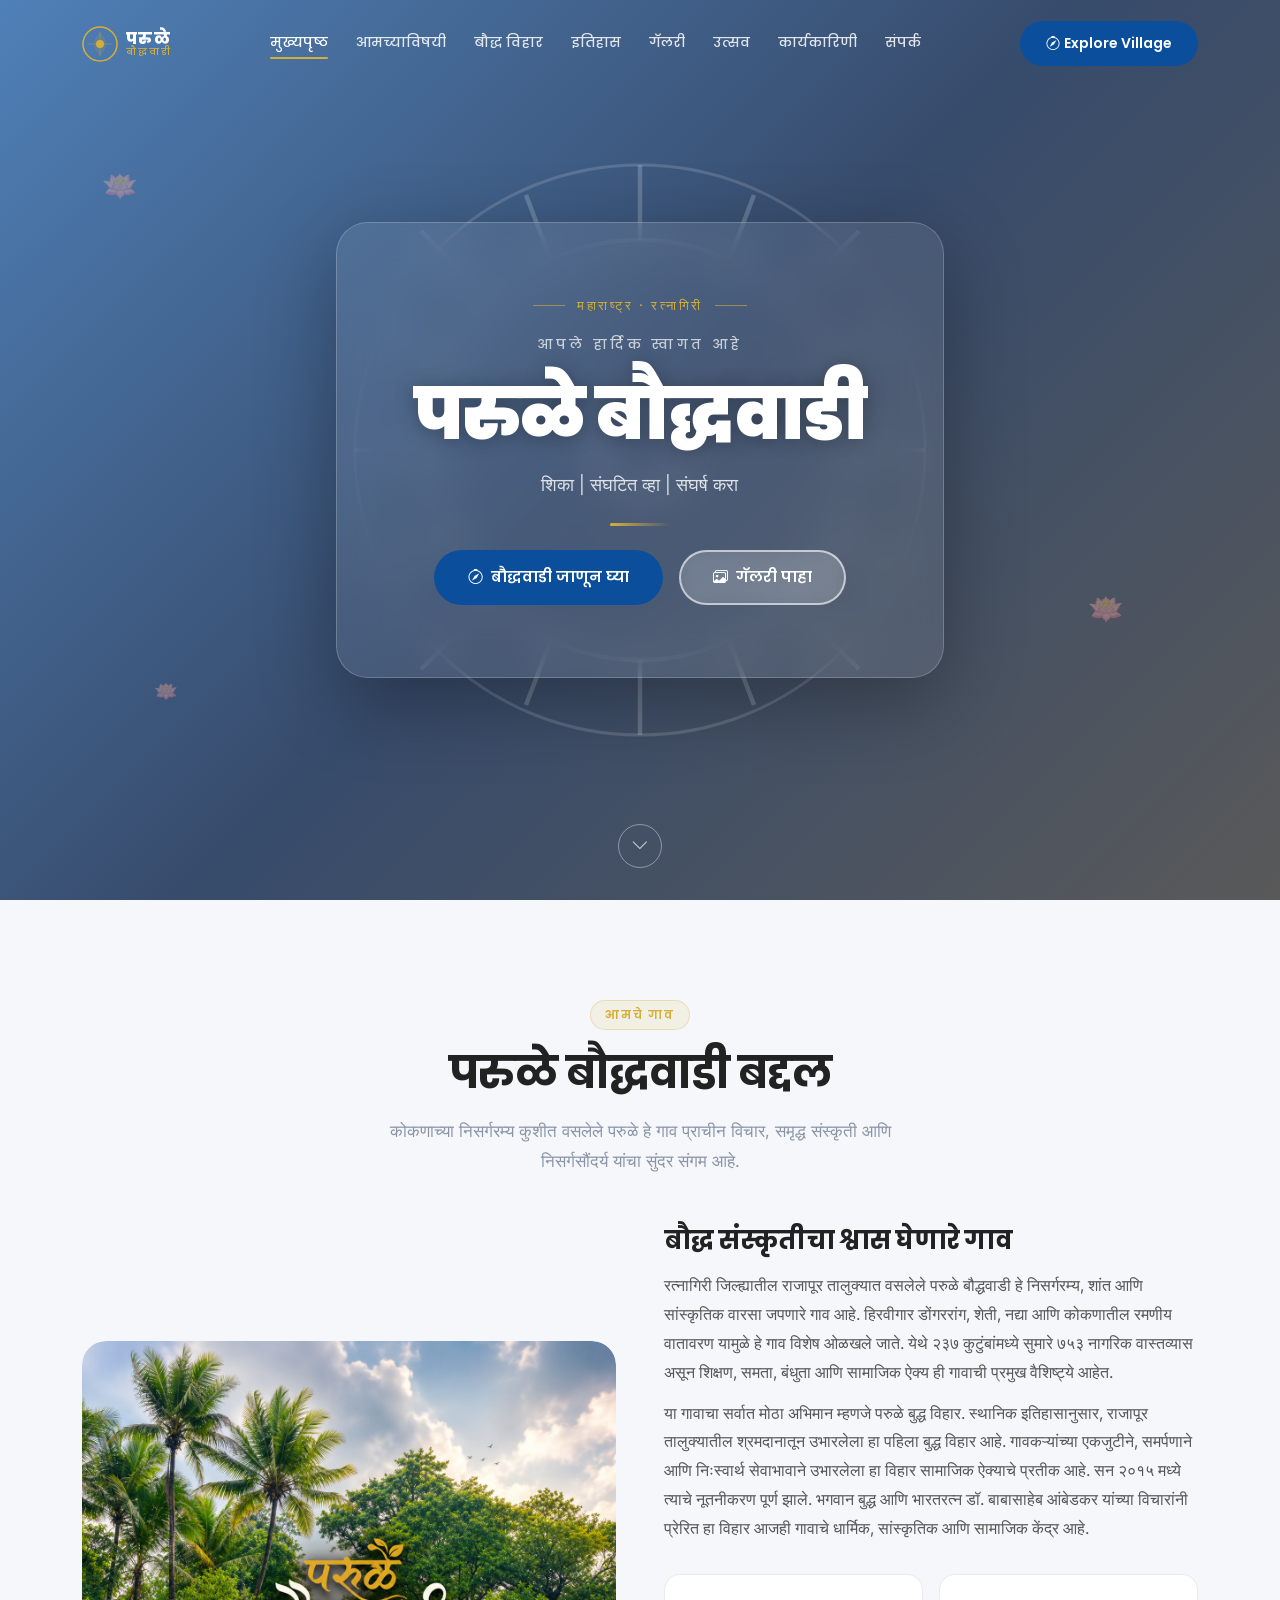
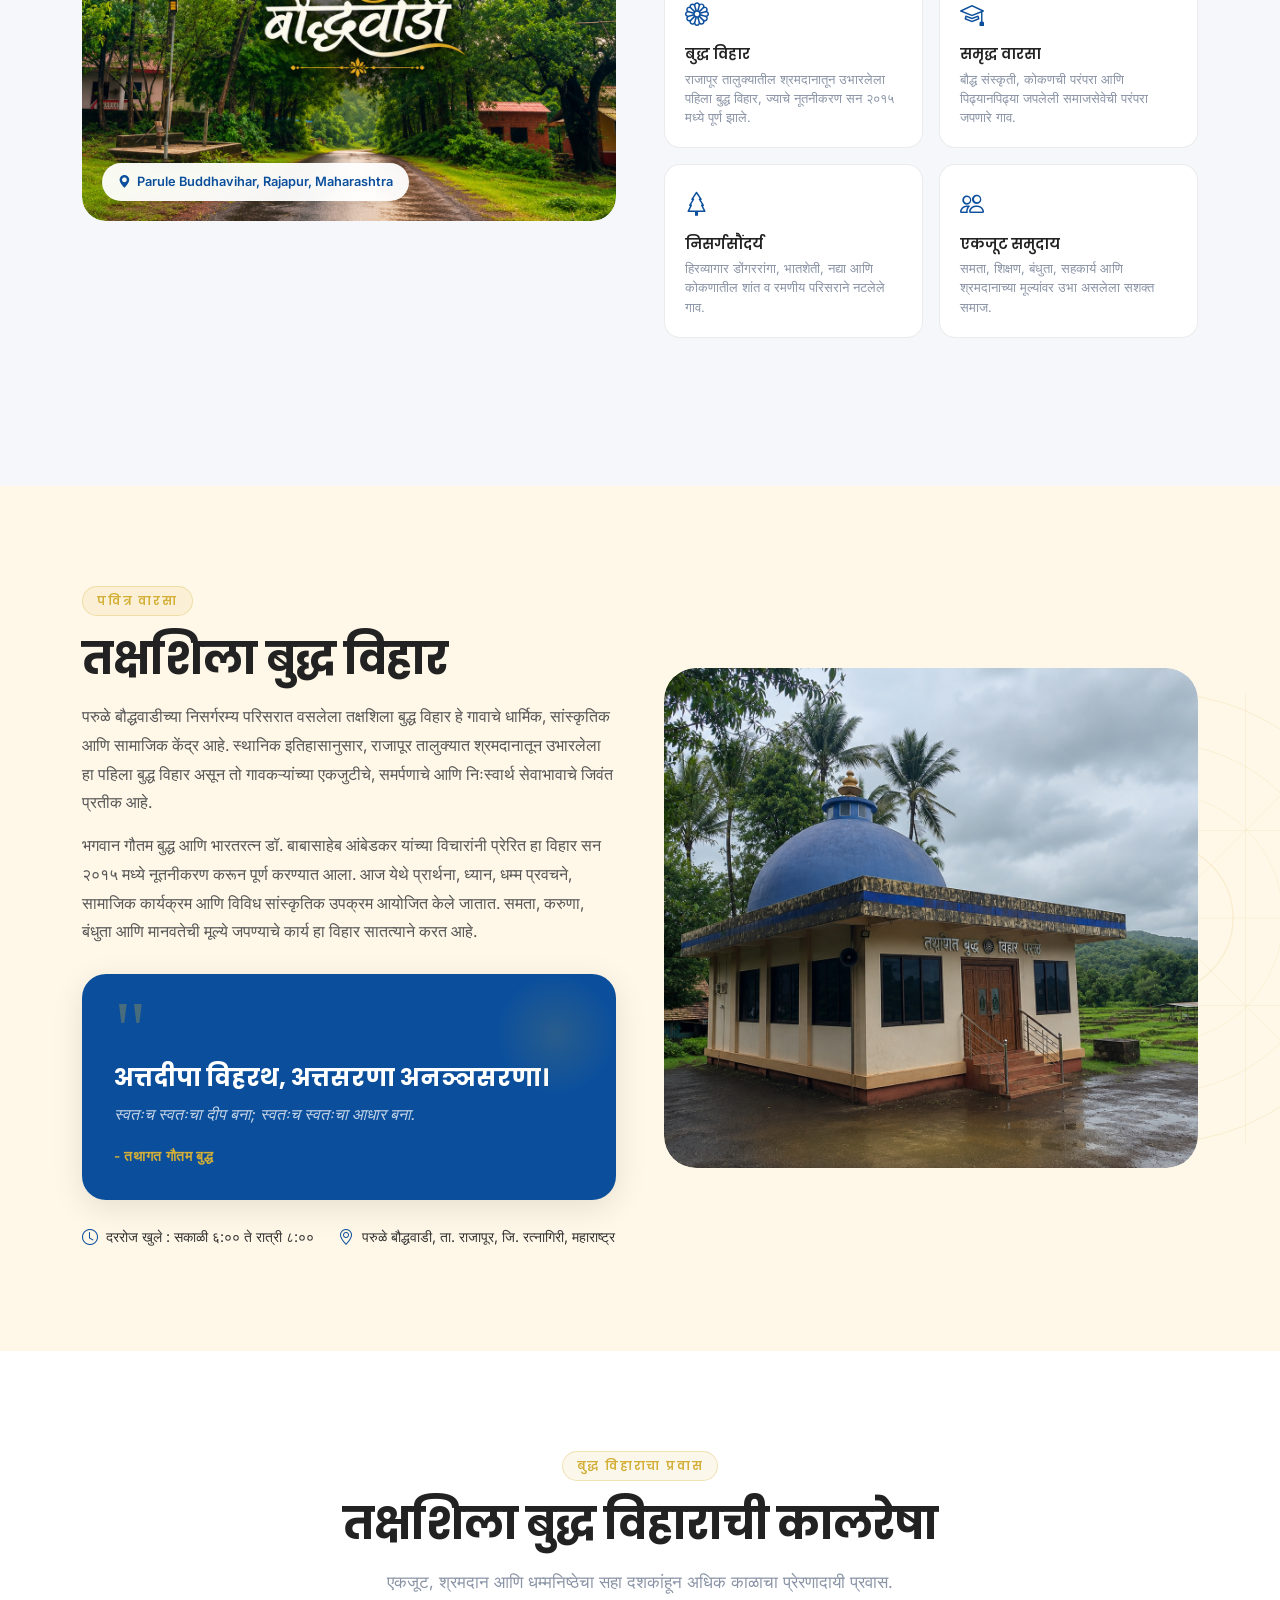
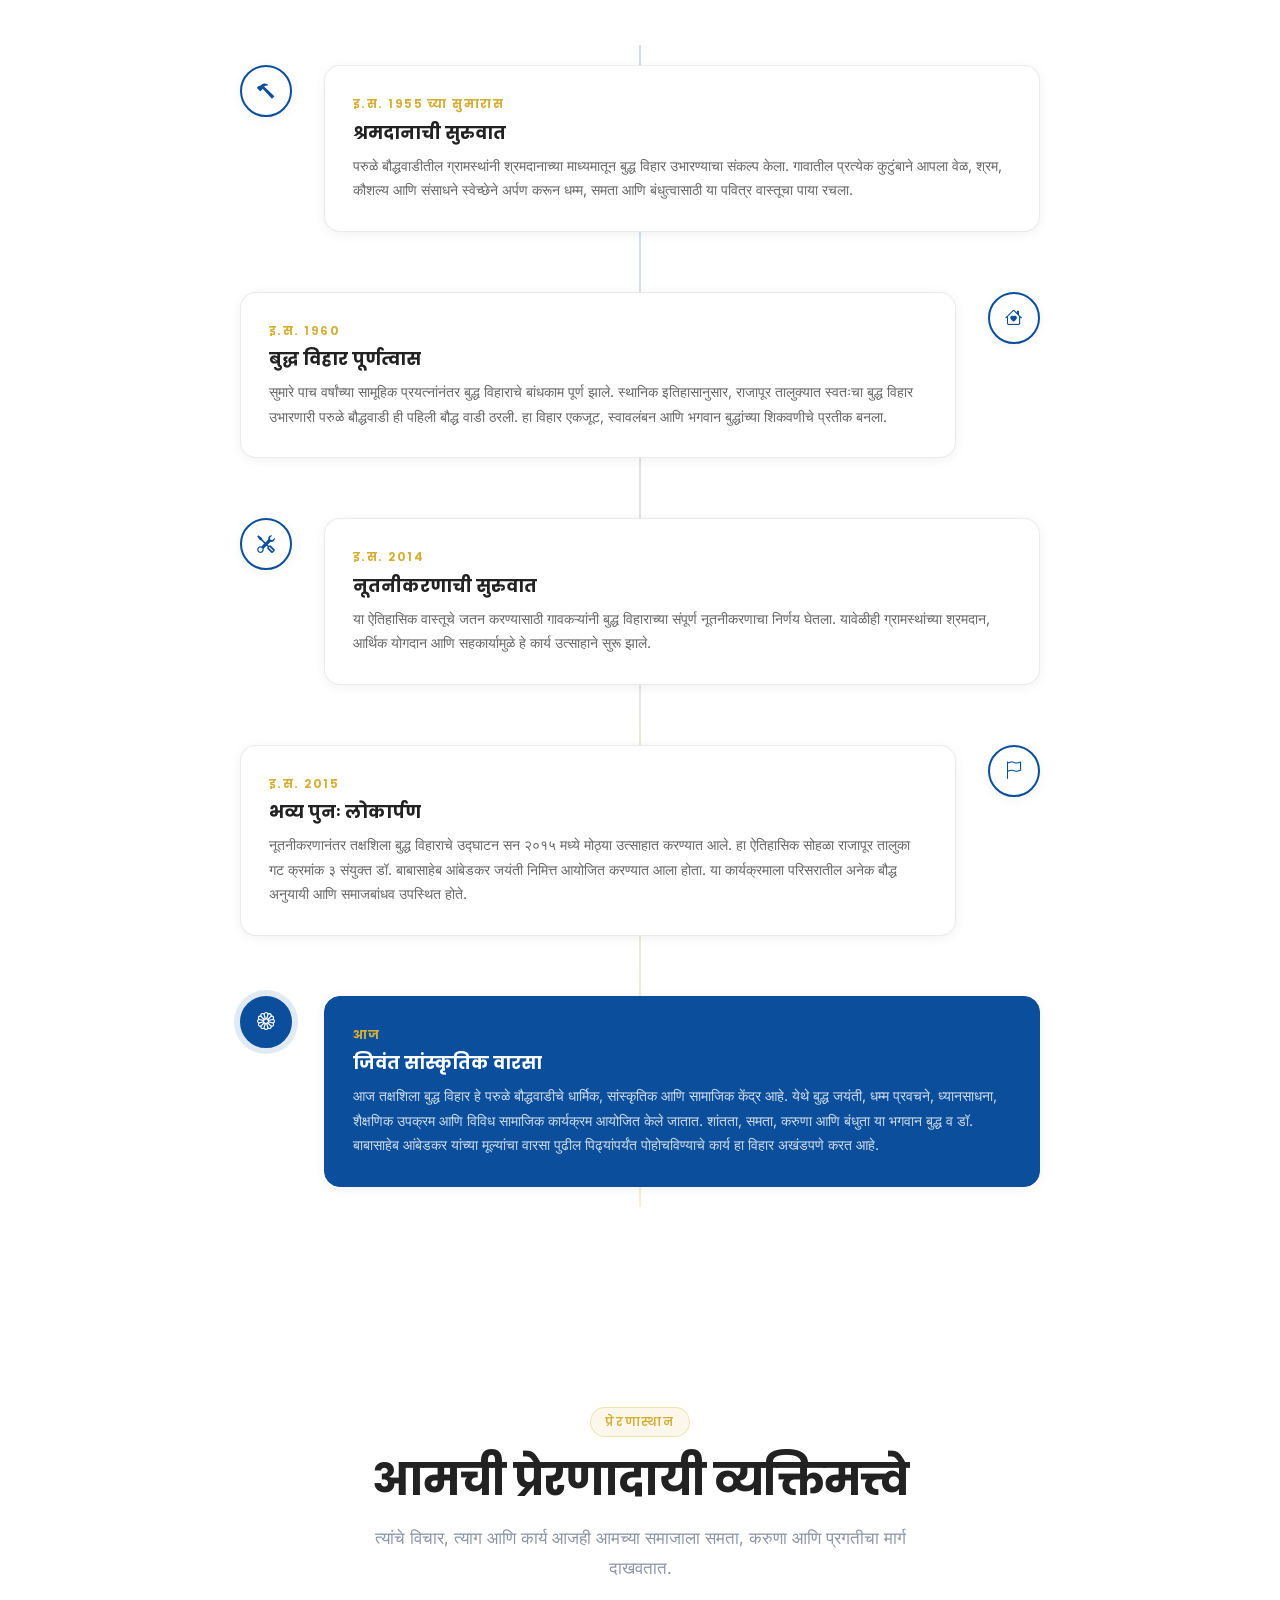
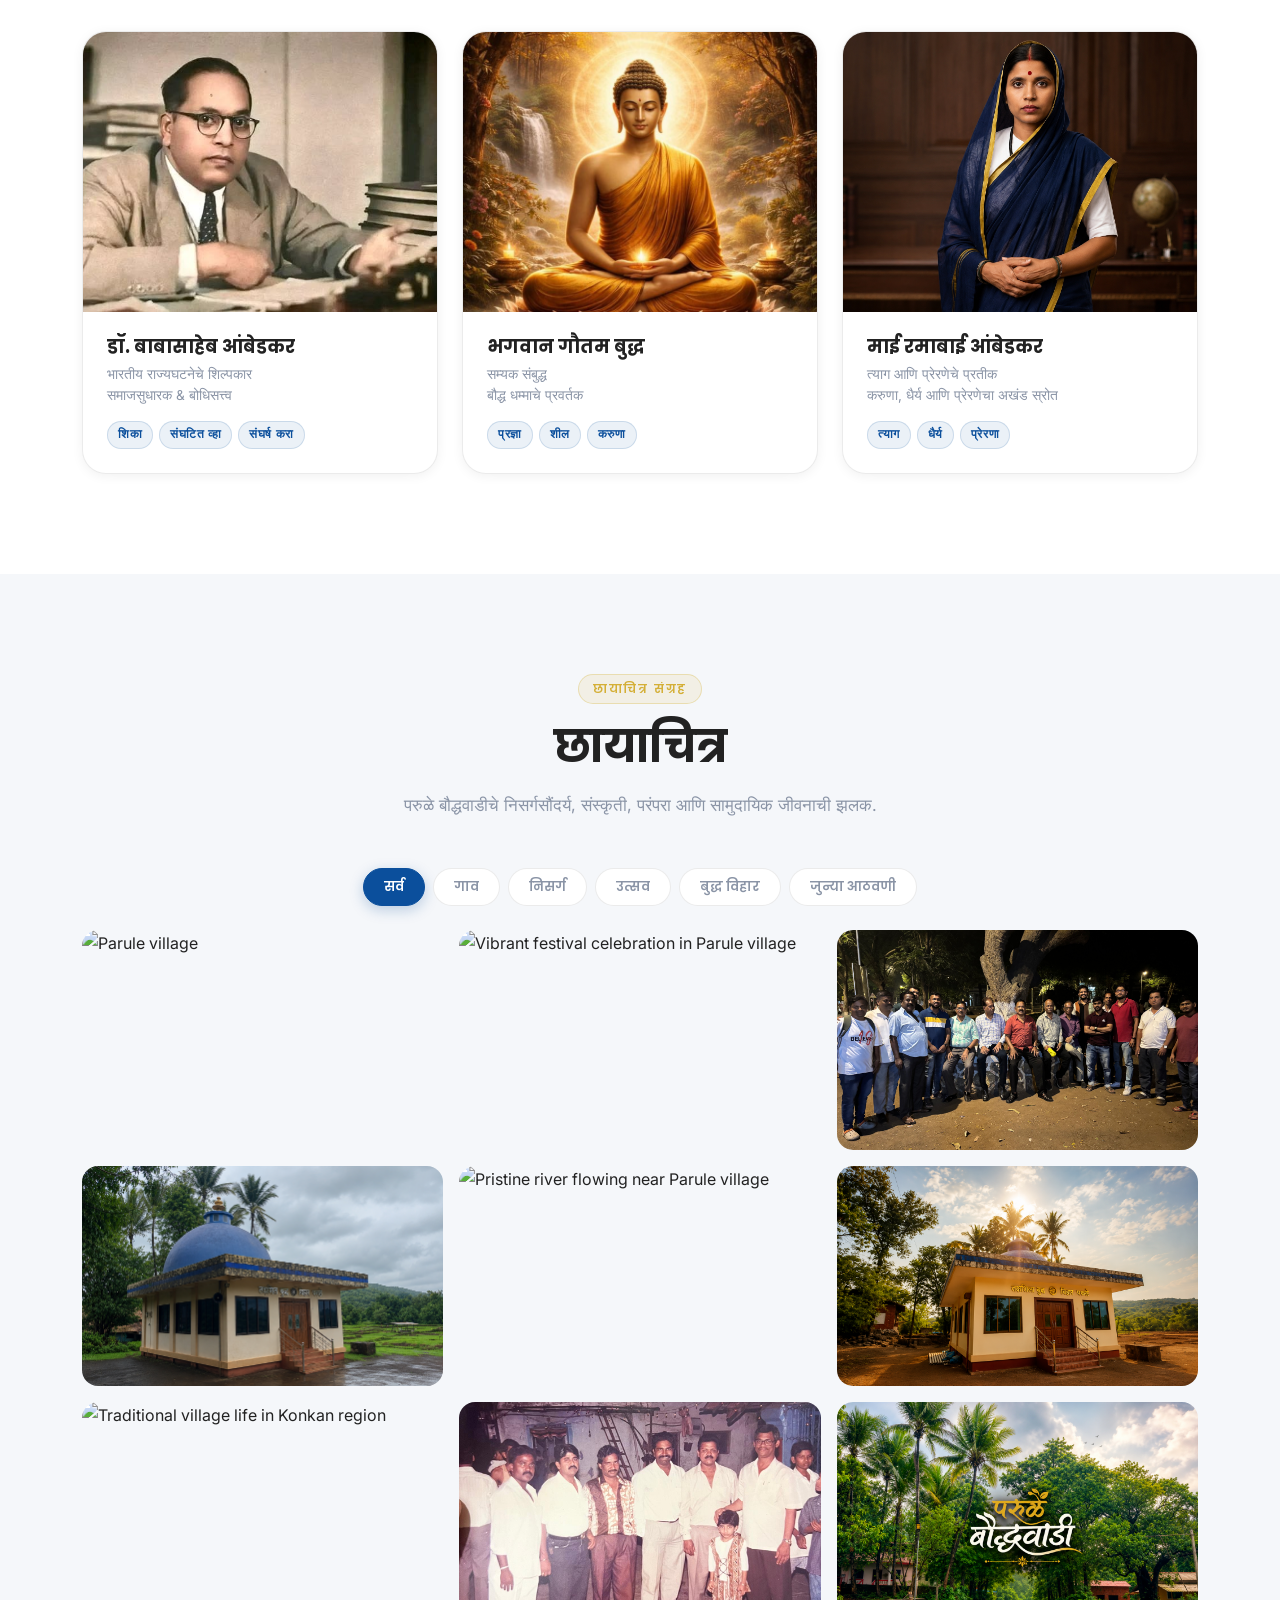
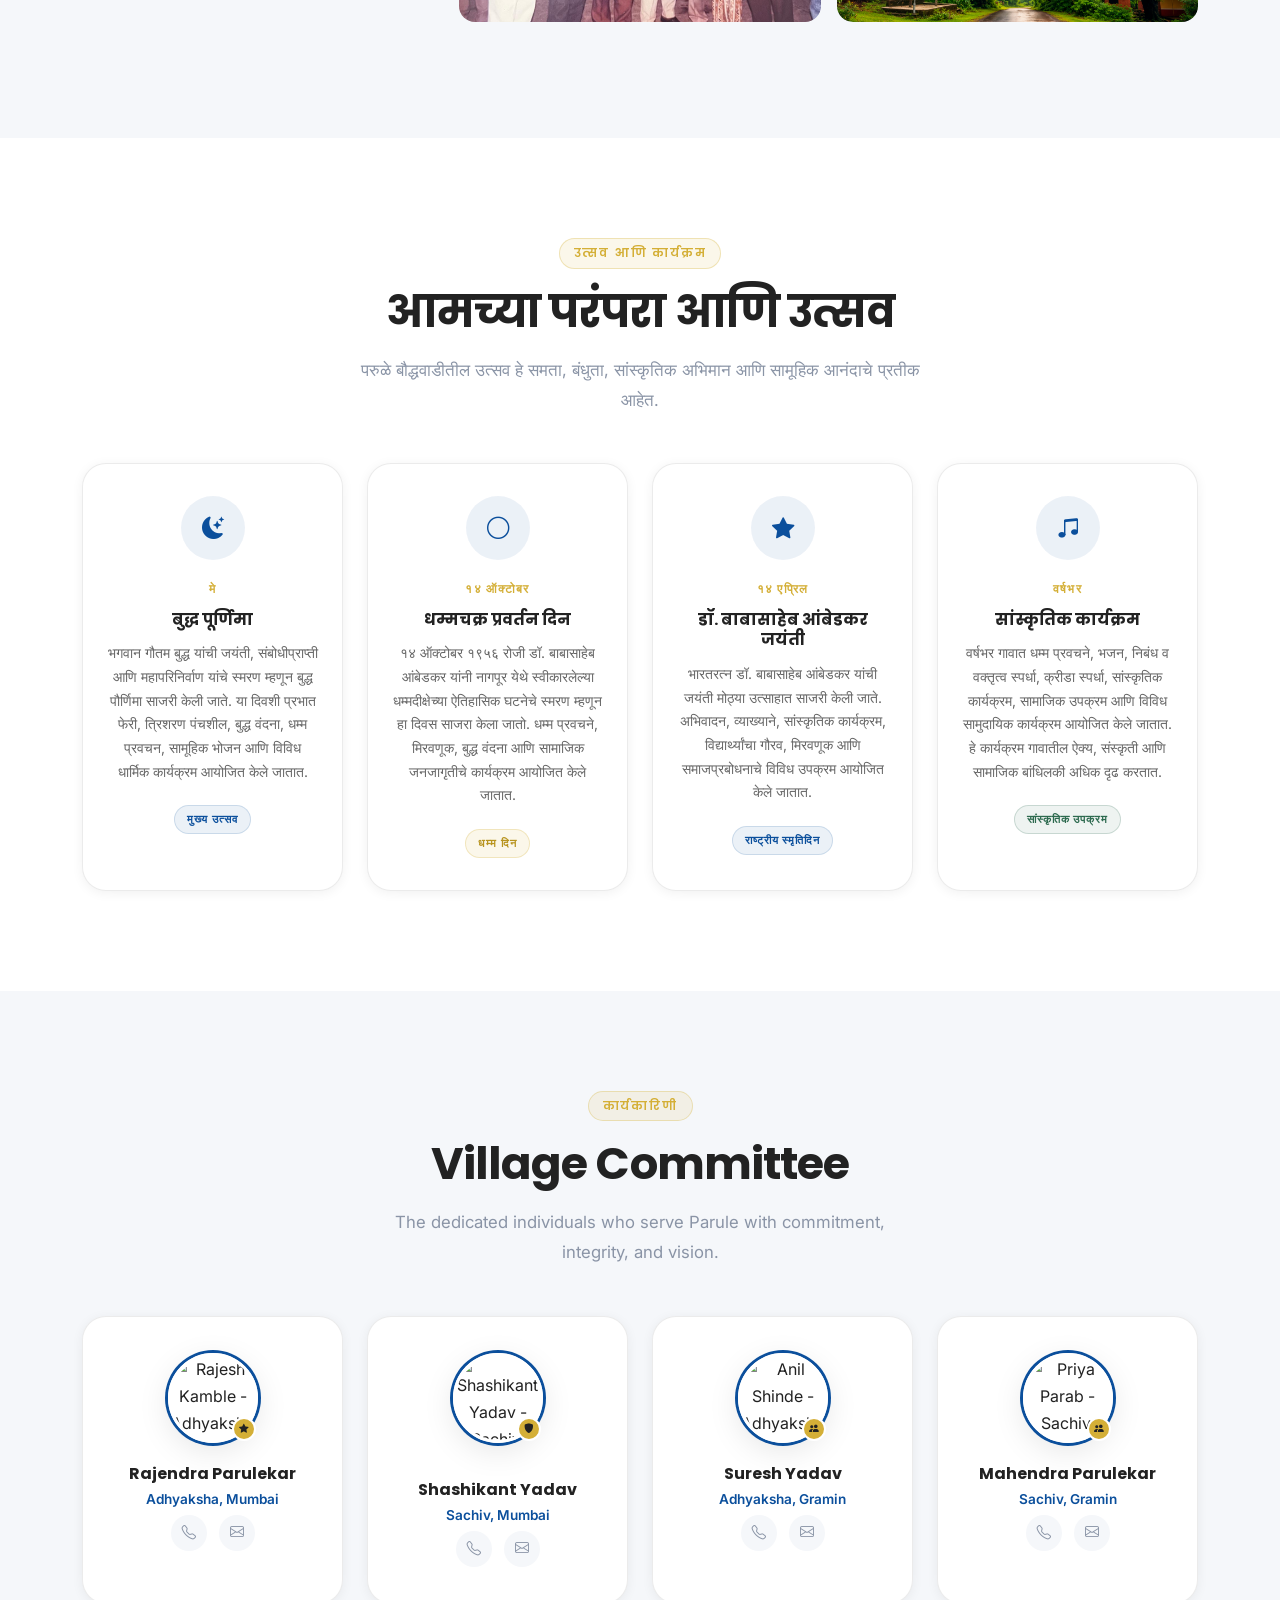
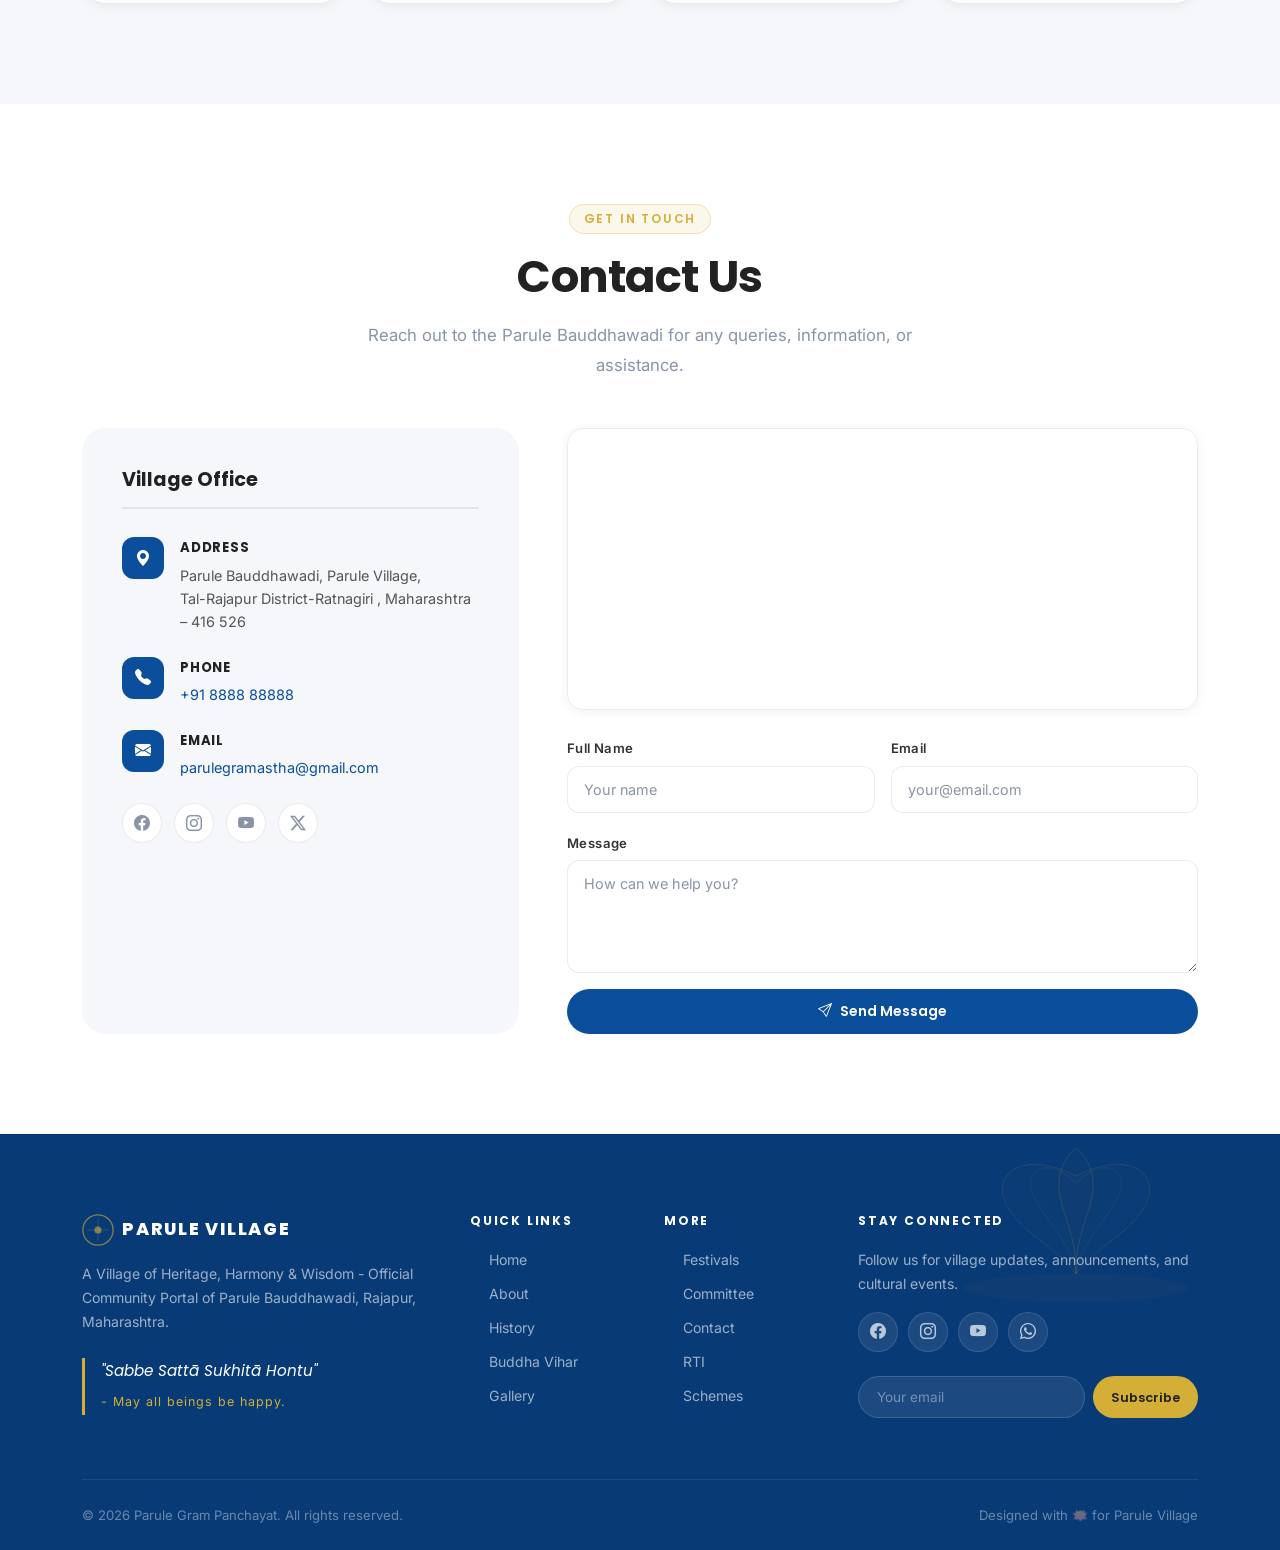
==== marathi.html @ d279f094 "Add files via upload Moved files to root folder" ====
<!doctype html>
<html lang="en">
  <head>
    <script>
      (function (w, i, g) {
        w[g] = w[g] || [];
        if (typeof w[g].push == "function") w[g].push(i);
      })(window, "GTM-KL4FQVG", "google_tags_first_party");
    </script>
    <script>
      (function (w, d, s, l) {
        w[l] = w[l] || [];
        (function () {
          w[l].push(arguments);
        })("set", "developer_id.dY2E1Nz", true);
        var f = d.getElementsByTagName(s)[0],
          j = d.createElement(s);
        j.async = true;
        j.src = "/cake/";
        f.parentNode.insertBefore(j, f);
      })(window, document, "script", "dataLayer");
    </script>
    <meta charset="UTF-8" />
    <meta name="viewport" content="width=device-width, initial-scale=1.0" />
    <meta
      name="description"
      content="Parule Village - A Village of Heritage, Harmony & Wisdom. Official community portal for Parule, Konkan, Maharashtra."
    />
    <meta
      name="keywords"
      content="Parule village, Konkan village, Maharashtra, Buddha Vihar, Gram Panchayat, community portal"
    />
    <meta name="author" content="Parule Gram Panchayat" />
    <meta
      property="og:title"
      content="Parule Village - Heritage, Harmony & Wisdom"
    />
    <meta
      property="og:description"
      content="Official community portal for Parule village, Konkan, Maharashtra."
    />
    <meta property="og:type" content="website" />
    <title>Parule Village - Heritage, Harmony &amp; Wisdom</title>

    <!-- Favicon placeholder -->
    <link
      rel="icon"
      type="image/svg+xml"
      href="data:image/svg+xml,<svg xmlns='http://www.w3.org/2000/svg' viewBox='0 0 100 100'><text y='.9em' font-size='90'>🪷</text></svg>"
    />

    <!-- Google Fonts -->
    <link rel="preconnect" href="https://fonts.googleapis.com" />
    <link rel="preconnect" href="https://fonts.gstatic.com" crossorigin />
    <link
      href="https://fonts.googleapis.com/css2?family=Poppins:wght@300;400;500;600;700;800;900&family=Inter:wght@300;400;500;600&display=swap"
      rel="stylesheet"
    />

    <!-- Bootstrap 5.3 -->
    <link
      rel="stylesheet"
      href="https://cdn.jsdelivr.net/npm/bootstrap@5.3.2/dist/css/bootstrap.min.css"
    />

    <!-- Bootstrap Icons -->
    <link
      rel="stylesheet"
      href="https://cdn.jsdelivr.net/npm/bootstrap-icons@1.11.3/font/bootstrap-icons.min.css"
    />

    <!-- AOS Animate On Scroll -->
    <link
      rel="stylesheet"
      href="https://cdn.jsdelivr.net/npm/aos@2.3.4/dist/aos.css"
    />

    <!-- GLightbox -->
    <link
      rel="stylesheet"
      href="https://cdn.jsdelivr.net/npm/glightbox/dist/css/glightbox.min.css"
    />

    <!-- Custom CSS -->
    <link rel="stylesheet" href="css/style.css" />
  </head>
  <body>
    <!-- ========== NAVBAR ========== -->
    <nav
      class="navbar navbar-expand-lg fixed-top"
      id="mainNavbar"
      aria-label="Main navigation"
    >
      <div class="container">
        <!-- Logo -->
        <a
          class="navbar-brand d-flex align-items-center gap-2"
          href="#home"
          aria-label="Parule Village Home"
        >
          <div class="navbar-logo-icon" aria-hidden="true">
            <svg
              width="36"
              height="36"
              viewBox="0 0 36 36"
              fill="none"
              xmlns="http://www.w3.org/2000/svg"
            >
              <circle
                cx="18"
                cy="18"
                r="17"
                stroke="var(--gold)"
                stroke-width="1.5"
              />
              <path
                d="M18 6 C18 6 24 12 24 18 C24 24 18 30 18 30 C18 30 12 24 12 18 C12 12 18 6 18 6Z"
                fill="var(--gold)"
                opacity="0.15"
              />
              <circle cx="18" cy="18" r="4" fill="var(--gold)" />
              <line
                x1="18"
                y1="6"
                x2="18"
                y2="30"
                stroke="var(--gold)"
                stroke-width="0.8"
                opacity="0.4"
              />
              <line
                x1="6"
                y1="18"
                x2="30"
                y2="18"
                stroke="var(--gold)"
                stroke-width="0.8"
                opacity="0.4"
              />
            </svg>
          </div>
          <div class="navbar-brand-text">
            <span class="brand-title">परुळे</span>
            <span class="brand-subtitle">बौद्धवाडी</span>
          </div>
        </a>

        <button
          class="navbar-toggler"
          type="button"
          data-bs-toggle="collapse"
          data-bs-target="#navMenu"
          aria-controls="navMenu"
          aria-expanded="false"
          aria-label="Toggle navigation"
        >
          <span class="navbar-toggler-icon-custom">
            <i class="bi bi-list"></i>
          </span>
        </button>

        <div class="collapse navbar-collapse" id="navMenu">
          <ul class="navbar-nav mx-auto gap-1" role="list">
            <li class="nav-item"><a class="nav-link" href="#home">मुख्यपृष्ठ</a></li>
            <li class="nav-item">
              <a class="nav-link" href="#about">आमच्याविषयी</a>
            </li>
            <li class="nav-item">
              <a class="nav-link" href="#buddha-vihar">बौद्ध विहार</a>
            </li>
            <li class="nav-item">
              <a class="nav-link" href="#history">इतिहास</a>
            </li>
            <li class="nav-item">
              <a class="nav-link" href="#gallery">गॅलरी</a>
            </li>
            <li class="nav-item">
              <a class="nav-link" href="#festivals">उत्सव</a>
            </li>
            <li class="nav-item">
              <a class="nav-link" href="#committee">कार्यकारिणी</a>
            </li>
            <li class="nav-item">
              <a class="nav-link" href="#contact">संपर्क</a>
            </li>
          </ul>
          <a href="#about" class="btn btn-cta ms-lg-3">
            <i class="bi bi-compass me-1" aria-hidden="true"></i>Explore Village
          </a>
        </div>
      </div>
    </nav>

    <!-- ========== HERO SECTION ========== -->
    <section id="home" class="hero-section" role="banner">
      <!-- Parallax background -->
      <div class="hero-bg" aria-hidden="true"></div>
      <!-- Overlay -->
      <div class="hero-overlay" aria-hidden="true"></div>

      <!-- Dharma wheel watermark -->
      <div class="dharma-wheel-watermark" aria-hidden="true">
        <svg
          viewBox="0 0 200 200"
          fill="none"
          xmlns="http://www.w3.org/2000/svg"
        >
          <circle
            cx="100"
            cy="100"
            r="95"
            stroke="white"
            stroke-width="1"
            opacity="0.15"
          />
          <circle
            cx="100"
            cy="100"
            r="15"
            stroke="white"
            stroke-width="2"
            opacity="0.3"
          />
          <circle
            cx="100"
            cy="100"
            r="70"
            stroke="white"
            stroke-width="1.5"
            opacity="0.2"
          />
          <g opacity="0.2" stroke="white" stroke-width="1.5">
            <line x1="100" y1="5" x2="100" y2="30" />
            <line x1="100" y1="170" x2="100" y2="195" />
            <line x1="5" y1="100" x2="30" y2="100" />
            <line x1="170" y1="100" x2="195" y2="100" />
            <line x1="27" y1="27" x2="47" y2="47" />
            <line x1="153" y1="153" x2="173" y2="173" />
            <line x1="173" y1="27" x2="153" y2="47" />
            <line x1="47" y1="153" x2="27" y2="173" />
            <line x1="15" y1="62" x2="36" y2="70" />
            <line x1="164" y1="130" x2="185" y2="138" />
            <line x1="62" y1="15" x2="70" y2="36" />
            <line x1="130" y1="164" x2="138" y2="185" />
            <line x1="185" y1="62" x2="164" y2="70" />
            <line x1="36" y1="130" x2="15" y2="138" />
            <line x1="138" y1="15" x2="130" y2="36" />
            <line x1="70" y1="164" x2="62" y2="185" />
          </g>
        </svg>
      </div>

      <!-- Floating lotus decorations -->
      <div class="lotus-float lotus-float--1" aria-hidden="true">🪷</div>
      <div class="lotus-float lotus-float--2" aria-hidden="true">🪷</div>
      <div class="lotus-float lotus-float--3" aria-hidden="true">🪷</div>

      <!-- Hero content card -->
      <div
        class="container h-100 d-flex align-items-center justify-content-center"
      >
        <div
          class="hero-glass-card text-center"
          data-aos="fade-up"
          data-aos-duration="1000"
        >
          <p class="hero-eyebrow">
            <span class="eyebrow-line" aria-hidden="true"></span>
            महाराष्ट्र · रत्नागिरी
            <span class="eyebrow-line" aria-hidden="true"></span>
          </p>
          <p class="hero-welcome">आपले हार्दिक स्वागत आहे</p>
          <h1 class="hero-title" style="margin-top: 20px;">परुळे बौद्धवाडी</h1>
          <p class="hero-subtitle">
             शिका | संघटित व्हा | संघर्ष करा
          </p>
          <div class="hero-divider" aria-hidden="true"></div>
          <div
            class="hero-actions d-flex flex-wrap gap-3 justify-content-center"
          >
            <a href="#about" class="btn btn-hero-primary">
              <i class="bi bi-compass me-2" aria-hidden="true"></i>बौद्धवाडी जाणून घ्या
            </a>
            <a href="#gallery" class="btn btn-hero-secondary">
              <i class="bi bi-images me-2" aria-hidden="true"></i>गॅलरी पाहा
            </a>
          </div>
        </div>
      </div>

      <!-- Scroll indicator -->
      <a
        href="#about"
        class="scroll-indicator"
        aria-label="Scroll to About section"
      >
        <div class="scroll-indicator-inner">
          <i class="bi bi-chevron-down" aria-hidden="true"></i>
        </div>
      </a>
    </section>

    <!-- ========== ABOUT SECTION ========== -->
    <section
      id="about"
      class="section-padding bg-light-gray"
      aria-labelledby="about-heading"
    >
      <div class="container">
        <!-- Section header -->
        <div class="section-header text-center mb-5" data-aos="fade-up">
          <span class="section-tag">आमचे गाव</span>
          <h2 class="section-title" id="about-heading">परुळे बौद्धवाडी बद्दल</h2>
          <p class="section-subtitle">
            कोकणाच्या निसर्गरम्य कुशीत वसलेले परुळे हे गाव प्राचीन विचार, समृद्ध संस्कृती आणि निसर्गसौंदर्य यांचा सुंदर संगम आहे.
          </p>
        </div>

        <!-- Two-column layout -->
        <div class="row align-items-center g-5 mb-5">
          <div class="col-lg-6" data-aos="fade-right">
            <div class="about-image-wrapper">
              <img
                src="images/buddhawadi.PNG"
                alt="Parule Buddha Vihar"
                class="about-image img-fluid"
                loading="lazy"
              />
              <div class="about-image-badge">
                <i class="bi bi-geo-alt-fill" aria-hidden="true"></i>
                <span>Parule Buddhavihar, Rajapur, Maharashtra</span>
              </div>
            </div>
          </div>
          <div class="col-lg-6" data-aos="fade-left">
            <div class="about-content">
              <h3 class="about-heading">बौद्ध संस्कृतीचा श्वास घेणारे गाव</h3>
              <p class="about-text">
                रत्नागिरी जिल्ह्यातील राजापूर तालुक्यात वसलेले परुळे बौद्धवाडी हे निसर्गरम्य, शांत आणि सांस्कृतिक वारसा जपणारे गाव आहे. हिरवीगार डोंगररांग, शेती, नद्या आणि कोकणातील रमणीय वातावरण यामुळे हे गाव विशेष ओळखले जाते. येथे २३७ कुटुंबांमध्ये सुमारे ७५३ नागरिक वास्तव्यास असून शिक्षण, समता, बंधुता आणि सामाजिक ऐक्य ही गावाची प्रमुख वैशिष्ट्ये आहेत.
              </p>
              <p class="about-text">
                या गावाचा सर्वात मोठा अभिमान म्हणजे परुळे बुद्ध विहार. स्थानिक इतिहासानुसार, राजापूर तालुक्यातील श्रमदानातून उभारलेला हा पहिला बुद्ध विहार आहे. गावकऱ्यांच्या एकजुटीने, समर्पणाने आणि निःस्वार्थ सेवाभावाने उभारलेला हा विहार सामाजिक ऐक्याचे प्रतीक आहे. सन २०१५ मध्ये त्याचे नूतनीकरण पूर्ण झाले. भगवान बुद्ध आणि भारतरत्न डॉ. बाबासाहेब आंबेडकर यांच्या विचारांनी प्रेरित हा विहार आजही गावाचे धार्मिक, सांस्कृतिक आणि सामाजिक केंद्र आहे.
              </p>

              <!-- Feature cards -->
              <div class="row g-3 mt-3">
                <div class="col-6">
                  <div class="feature-card">
                    <i
                      class="bi bi-flower1 feature-icon"
                      aria-hidden="true"
                    ></i>
                    <h4 class="feature-title">बुद्ध विहार</h4>
                    <p class="feature-text">
                      राजापूर तालुक्यातील श्रमदानातून उभारलेला पहिला बुद्ध विहार, ज्याचे नूतनीकरण सन २०१५ मध्ये पूर्ण झाले.
                    </p>
                  </div>
                </div>
                <div class="col-6">
                  <div class="feature-card">
                    <i
                      class="bi bi-mortarboard feature-icon"
                      aria-hidden="true"
                    ></i>
                    <h4 class="feature-title">समृद्ध वारसा</h4>
                    <p class="feature-text">
                      बौद्ध संस्कृती, कोकणची परंपरा आणि पिढ्यानपिढ्या जपलेली समाजसेवेची परंपरा जपणारे गाव.
                    </p>
                  </div>
                </div>
                <div class="col-6">
                  <div class="feature-card">
                    <i class="bi bi-tree feature-icon" aria-hidden="true"></i>
                    <h4 class="feature-title">निसर्गसौंदर्य</h4>
                    <p class="feature-text">
                      हिरव्यागार डोंगररांगा, भातशेती, नद्या आणि कोकणातील शांत व रमणीय परिसराने नटलेले गाव.
                    </p>
                  </div>
                </div>
                <div class="col-6">
                  <div class="feature-card">
                    <i class="bi bi-people feature-icon" aria-hidden="true"></i>
                    <h4 class="feature-title">एकजूट समुदाय</h4>
                    <p class="feature-text">
                      समता, शिक्षण, बंधुता, सहकार्य आणि श्रमदानाच्या मूल्यांवर उभा असलेला सशक्त समाज.
                    </p>
                  </div>
                </div>
              </div>
            </div>
          </div>
        </div>

        <!-- Stats row -->
        <!-- <div class="row g-4" data-aos="fade-up">
          <div class="col-6 col-md-4 col-lg-2">
            <div class="stat-card text-center">
              <div class="stat-icon">
                <i class="bi bi-people-fill" aria-hidden="true"></i>
              </div>
              <div class="stat-number" data-count="2400">0</div>
              <div class="stat-label">Population</div>
            </div>
          </div>
          <div class="col-6 col-md-4 col-lg-2">
            <div class="stat-card text-center">
              <div class="stat-icon">
                <i class="bi bi-building" aria-hidden="true"></i>
              </div>
              <div class="stat-number" data-count="3">0</div>
              <div class="stat-label">Schools</div>
            </div>
          </div>
          <div class="col-6 col-md-4 col-lg-2">
            <div class="stat-card text-center">
              <div class="stat-icon">
                <i class="bi bi-bank" aria-hidden="true"></i>
              </div>
              <div class="stat-number" data-count="1">0</div>
              <div class="stat-label">Gram Panchayat</div>
            </div>
          </div>
          <div class="col-6 col-md-4 col-lg-2">
            <div class="stat-card text-center">
              <div class="stat-icon">
                <i class="bi bi-flower2" aria-hidden="true"></i>
              </div>
              <div class="stat-number" data-count="1">0</div>
              <div class="stat-label">Buddha Vihar</div>
            </div>
          </div>
          <div class="col-6 col-md-4 col-lg-2">
            <div class="stat-card text-center">
              <div class="stat-icon">
                <i class="bi bi-water" aria-hidden="true"></i>
              </div>
              <div class="stat-number" data-count="2">0</div>
              <div class="stat-label">Nearby Rivers</div>
            </div>
          </div>
          <div class="col-6 col-md-4 col-lg-2">
            <div class="stat-card text-center">
              <div class="stat-icon">
                <i class="bi bi-tree-fill" aria-hidden="true"></i>
              </div>
              <div class="stat-number" data-count="360">0</div>
              <div class="stat-label">Green Hills (°)</div>
            </div>
          </div>
        </div> -->
      </div>
    </section>

    <!-- ========== BUDDHA VIHAR SECTION ========== -->
    <section
      id="buddha-vihar"
      class="section-padding buddha-vihar-section"
      aria-labelledby="vihar-heading"
    >
      <!-- Mandala watermark -->
      <div class="mandala-watermark" aria-hidden="true">
        <svg
          viewBox="0 0 400 400"
          fill="none"
          xmlns="http://www.w3.org/2000/svg"
        >
          <circle
            cx="200"
            cy="200"
            r="180"
            stroke="var(--gold)"
            stroke-width="0.8"
            opacity="0.15"
          />
          <circle
            cx="200"
            cy="200"
            r="140"
            stroke="var(--gold)"
            stroke-width="0.8"
            opacity="0.12"
          />
          <circle
            cx="200"
            cy="200"
            r="100"
            stroke="var(--gold)"
            stroke-width="0.8"
            opacity="0.1"
          />
          <circle
            cx="200"
            cy="200"
            r="60"
            stroke="var(--gold)"
            stroke-width="1"
            opacity="0.15"
          />
          <circle cx="200" cy="200" r="20" fill="var(--gold)" opacity="0.08" />
          <g opacity="0.1" stroke="var(--gold)" stroke-width="0.8">
            <line x1="200" y1="20" x2="200" y2="380" />
            <line x1="20" y1="200" x2="380" y2="200" />
            <line x1="55" y1="55" x2="345" y2="345" />
            <line x1="345" y1="55" x2="55" y2="345" />
            <line x1="20" y1="130" x2="380" y2="130" />
            <line x1="20" y1="270" x2="380" y2="270" />
            <line x1="130" y1="20" x2="130" y2="380" />
            <line x1="270" y1="20" x2="270" y2="380" />
          </g>
        </svg>
      </div>

      <div class="container">
        <div class="row align-items-center g-5">
          
          <div class="col-lg-6" data-aos="fade-left">
            <div class="vihar-content">
              <span class="section-tag">पवित्र वारसा</span>
              <h2 class="section-title" id="vihar-heading">तक्षशिला बुद्ध विहार</h2>
              <p class="vihar-text">
                परुळे बौद्धवाडीच्या निसर्गरम्य परिसरात वसलेला तक्षशिला बुद्ध विहार हे गावाचे धार्मिक, सांस्कृतिक आणि सामाजिक केंद्र आहे. स्थानिक इतिहासानुसार, राजापूर तालुक्यात श्रमदानातून उभारलेला हा पहिला बुद्ध विहार असून तो गावकऱ्यांच्या एकजुटीचे, समर्पणाचे आणि निःस्वार्थ सेवाभावाचे जिवंत प्रतीक आहे.
              </p>
              <p class="vihar-text">
                भगवान गौतम बुद्ध आणि भारतरत्न डॉ. बाबासाहेब आंबेडकर यांच्या विचारांनी प्रेरित हा विहार सन २०१५ मध्ये नूतनीकरण करून पूर्ण करण्यात आला. आज येथे प्रार्थना, ध्यान, धम्म प्रवचने, सामाजिक कार्यक्रम आणि विविध सांस्कृतिक उपक्रम आयोजित केले जातात. समता, करुणा, बंधुता आणि मानवतेची मूल्ये जपण्याचे कार्य हा विहार सातत्याने करत आहे.
              </p>

              <!-- Quote card -->
              <div class="quote-card" data-aos="zoom-in" data-aos-delay="200">
                <div class="quote-mark" aria-hidden="true">"</div>
                <p class="quote-text" lang="pi">अत्तदीपा विहरथ, अत्तसरणा अनञ्ञसरणा।</p>
                <p class="quote-translation">स्वतःच स्वतःचा दीप बना; स्वतःच स्वतःचा आधार बना.</p>
                <div class="quote-attribution">- तथागत गौतम बुद्ध</div>
              </div>

              <!-- Vihar details -->
              <div class="vihar-details d-flex gap-4 flex-wrap mt-4">
                <div class="vihar-detail">
                  <i class="bi bi-clock" aria-hidden="true"></i>
                  <span>दररोज खुले : सकाळी ६:०० ते रात्री ८:००</span>
                </div>
                <div class="vihar-detail">
                  <i class="bi bi-geo-alt" aria-hidden="true"></i>
                  <span>परुळे बौद्धवाडी, ता. राजापूर, जि. रत्नागिरी, महाराष्ट्र</span>
                </div>
              </div>
            </div>
          </div>
          <div class="col-lg-6" data-aos="fade-right">
            <div class="vihar-image-wrapper">
              <img
                src="images/buddhavihar.png"
                alt="Serene Buddha statue at Parule village's Buddha Vihar"
                class="vihar-image img-fluid"
                loading="lazy"
              />
              <div class="vihar-image-glow" aria-hidden="true"></div>
            </div>
          </div>
        </div>
      </div>
    </section>

    <!-- ========== HISTORY / TIMELINE SECTION ========== -->
    <section
      id="history"
      class="section-padding bg-white"
      aria-labelledby="history-heading"
    >
      <div class="container">
        <div class="section-header text-center mb-5" data-aos="fade-up">
          <span class="section-tag">बुद्ध विहाराचा प्रवास</span>
          <h2 class="section-title" id="history-heading">तक्षशिला बुद्ध विहाराची कालरेषा</h2>
          <p class="section-subtitle">
            एकजूट, श्रमदान आणि धम्मनिष्ठेचा सहा दशकांहून अधिक काळाचा प्रेरणादायी प्रवास.
          </p>
        </div>

        <!-- Timeline -->
        <div class="timeline" role="list">
          <div class="timeline-item" data-aos="fade-right" role="listitem">
            <div class="timeline-marker" aria-hidden="true">
              <i class="bi bi-hammer"></i>
            </div>
            <div class="timeline-content">
              <span class="timeline-year">इ.स. १९५५ च्या सुमारास</span>
              <h3 class="timeline-title">श्रमदानाची सुरुवात</h3>
              <p class="timeline-text">
                परुळे बौद्धवाडीतील ग्रामस्थांनी श्रमदानाच्या माध्यमातून बुद्ध विहार उभारण्याचा संकल्प केला. गावातील प्रत्येक कुटुंबाने आपला वेळ, श्रम, कौशल्य आणि संसाधने स्वेच्छेने अर्पण करून धम्म, समता आणि बंधुत्वासाठी या पवित्र वास्तूचा पाया रचला.
              </p>
            </div>
          </div>

          <div
            class="timeline-item timeline-item--right"
            data-aos="fade-left"
            role="listitem"
          >
            <div class="timeline-marker" aria-hidden="true">
              <i class="bi bi-house-heart"></i>
            </div>
            <div class="timeline-content">
              <span class="timeline-year">इ.स. १९६०</span>
              <h3 class="timeline-title">बुद्ध विहार पूर्णत्वास</h3>
              <p class="timeline-text">
                सुमारे पाच वर्षांच्या सामूहिक प्रयत्नांनंतर बुद्ध विहाराचे बांधकाम पूर्ण झाले. स्थानिक इतिहासानुसार, राजापूर तालुक्यात स्वतःचा बुद्ध विहार उभारणारी परुळे बौद्धवाडी ही पहिली बौद्ध वाडी ठरली. हा विहार एकजूट, स्वावलंबन आणि भगवान बुद्धांच्या शिकवणीचे प्रतीक बनला.
              </p>
            </div>
          </div>

          <div class="timeline-item" data-aos="fade-right" role="listitem">
            <div class="timeline-marker" aria-hidden="true">
              <i class="bi bi-tools"></i>
            </div>
            <div class="timeline-content">
              <span class="timeline-year">इ.स. २०१४</span>
              <h3 class="timeline-title">नूतनीकरणाची सुरुवात</h3>
              <p class="timeline-text">
                या ऐतिहासिक वास्तूचे जतन करण्यासाठी गावकऱ्यांनी बुद्ध विहाराच्या संपूर्ण नूतनीकरणाचा निर्णय घेतला. यावेळीही ग्रामस्थांच्या श्रमदान, आर्थिक योगदान आणि सहकार्यामुळे हे कार्य उत्साहाने सुरू झाले.
              </p>
            </div>
          </div>

          <div
            class="timeline-item timeline-item--right"
            data-aos="fade-left"
            role="listitem"
          >
            <div class="timeline-marker" aria-hidden="true">
              <i class="bi bi-flag"></i>
            </div>
            <div class="timeline-content">
              <span class="timeline-year">इ.स. २०१५</span>
              <h3 class="timeline-title">भव्य पुनः लोकार्पण</h3>
              <p class="timeline-text">
                नूतनीकरणानंतर तक्षशिला बुद्ध विहाराचे उद्घाटन सन २०१५ मध्ये मोठ्या उत्साहात करण्यात आले. हा ऐतिहासिक सोहळा राजापूर तालुका गट क्रमांक ३ संयुक्त डॉ. बाबासाहेब आंबेडकर जयंती निमित्त आयोजित करण्यात आला होता. या कार्यक्रमाला परिसरातील अनेक बौद्ध अनुयायी आणि समाजबांधव उपस्थित होते.
              </p>
            </div>
          </div>

          <div class="timeline-item" data-aos="fade-right" role="listitem">
            <div
              class="timeline-marker timeline-marker--active"
              aria-hidden="true"
            >
              <i class="bi bi-flower1"></i>
            </div>
            <div class="timeline-content timeline-content--active">
              <span class="timeline-year">आज</span>
              <h3 class="timeline-title">जिवंत सांस्कृतिक वारसा</h3>
              <p class="timeline-text">
               आज तक्षशिला बुद्ध विहार हे परुळे बौद्धवाडीचे धार्मिक, सांस्कृतिक आणि सामाजिक केंद्र आहे. येथे बुद्ध जयंती, धम्म प्रवचने, ध्यानसाधना, शैक्षणिक उपक्रम आणि विविध सामाजिक कार्यक्रम आयोजित केले जातात. शांतता, समता, करुणा आणि बंधुता या भगवान बुद्ध व डॉ. बाबासाहेब आंबेडकर यांच्या मूल्यांचा वारसा पुढील पिढ्यांपर्यंत पोहोचविण्याचे कार्य हा विहार अखंडपणे करत आहे.
              </p>
            </div>
          </div>
        </div>
      </div>
    </section>

    

    <!-- ========== GREAT PERSONALITIES ========== -->
    <section
      class="section-padding bg-white"
      aria-labelledby="personalities-heading"
    >
      <div class="container">
        <div class="section-header text-center mb-5" data-aos="fade-up">
          <span class="section-tag">प्रेरणास्थान</span>
          <h2 class="section-title" id="personalities-heading">
            आमची प्रेरणादायी व्यक्तिमत्त्वे
          </h2>
          <p class="section-subtitle">
            त्यांचे विचार, त्याग आणि कार्य आजही आमच्या समाजाला समता, करुणा आणि प्रगतीचा मार्ग दाखवतात.
          </p>
        </div>

        <div class="row g-4 justify-content-center">
          <!-- Dr. Ambedkar -->
          <div class="col-md-6 col-lg-4" data-aos="fade-up" data-aos-delay="0">
            <div class="personality-card">
              <div class="personality-image-wrapper">
                <img
                  src="images/babasaheb.jpg"
                  alt="Dr. B. R. Ambedkar - Father of the Indian Constitution"
                  class="personality-image"
                  loading="lazy"
                />
                <div class="personality-overlay" aria-hidden="true">
                  <p class="personality-quote">
                    "शिका, संघटित व्हा आणि संघर्ष करा."
                  </p>
                </div>
              </div>
              <div class="personality-info">
                <h3 class="personality-name">डॉ. बाबासाहेब आंबेडकर</h3>
                <p class="personality-role">
                  भारतीय राज्यघटनेचे शिल्पकार<br />समाजसुधारक &amp; बोधिसत्त्व 
                </p>
                <div class="personality-tags">
                  <span class="personality-tag">शिका</span>
                  <span class="personality-tag">संघटित व्हा</span>
                  <span class="personality-tag">संघर्ष करा</span>
                </div>
              </div>
            </div>
          </div>

          <!-- Gautama Buddha -->
          <div
            class="col-md-6 col-lg-4"
            data-aos="fade-up"
            data-aos-delay="100"
          >
            <div class="personality-card">
              <div class="personality-image-wrapper">
                <img
                  src="images/buddha.jpeg"
                  alt="Gautama Buddha - The Awakened One"
                  class="personality-image"
                  loading="lazy"
                />
                <div class="personality-overlay" aria-hidden="true">
                  <p class="personality-quote">
                    "अत्तदीपा विहरथ, अत्तसरणा अनञ्ञसरणा."
                  </p>
                </div>
              </div>
              <div class="personality-info">
                <h3 class="personality-name">भगवान गौतम बुद्ध</h3>
                <p class="personality-role">
                  सम्यक संबुद्ध<br />बौद्ध धम्माचे प्रवर्तक
                </p>
                <div class="personality-tags">
                  <span class="personality-tag">प्रज्ञा</span>
                  <span class="personality-tag">शील</span>
                  <span class="personality-tag">करुणा</span>
                </div>
              </div>
            </div>
          </div>

          <!-- Village Leader -->
          <div
            class="col-md-6 col-lg-4"
            data-aos="fade-up"
            data-aos-delay="200"
          >
            <div class="personality-card">
              <div class="personality-image-wrapper">
                <img
                  src="images/ramabai.png"
                  alt="Village leadership of Parule"
                  class="personality-image"
                  loading="lazy"
                />
                <div class="personality-overlay" aria-hidden="true">
                  <p class="personality-quote">
                    "महान परिवर्तनामागील शांत शक्ती."
                  </p>
                </div>
              </div>
              <div class="personality-info">
                <h3 class="personality-name">माई रमाबाई आंबेडकर</h3>
                <p class="personality-role">
                  त्याग आणि प्रेरणेचे प्रतीक<br />करुणा, धैर्य आणि प्रेरणेचा अखंड स्रोत
                </p>
                <div class="personality-tags">
                  <span class="personality-tag">त्याग</span>
                  <span class="personality-tag">धैर्य</span>
                  <span class="personality-tag">प्रेरणा</span>
                </div>
              </div>
            </div>
          </div>
        </div>
      </div>
    </section>

    <!-- ========== GALLERY SECTION ========== -->
    <section
      id="gallery"
      class="section-padding bg-light-gray"
      aria-labelledby="gallery-heading"
    >
      <div class="container">
        <div class="section-header text-center mb-5" data-aos="fade-up">
          <span class="section-tag">छायाचित्र संग्रह</span>
          <h2 class="section-title" id="gallery-heading">छायाचित्र</h2>
          <p class="section-subtitle">
            परुळे बौद्धवाडीचे निसर्गसौंदर्य, संस्कृती, परंपरा आणि सामुदायिक जीवनाची झलक.
          </p>
        </div>

        <!-- Filter buttons -->
        <div
          class="gallery-filters d-flex flex-wrap gap-2 justify-content-center mb-4"
          role="group"
          aria-label="Gallery categories"
        >
          <button class="gallery-filter active" data-filter="all">सर्व</button>
          <button class="gallery-filter" data-filter="village">गाव</button>
          <button class="gallery-filter" data-filter="nature">निसर्ग</button>
          <button class="gallery-filter" data-filter="festivals">
            उत्सव
          </button>
          <button class="gallery-filter" data-filter="vihar">
            बुद्ध विहार
          </button>
          <button class="gallery-filter" data-filter="memories">
            जुन्या आठवणी
          </button>
        </div>

        <!-- Masonry gallery grid -->
        <div class="gallery-grid" id="galleryGrid" data-aos="fade-up">
          <a
            href="images/gallery/parule1.jpg"
            class="gallery-item glightbox"
            data-category="nature"
            data-gallery="parule"
            data-title="Parule Village"
            aria-label="View Parule Village full size"
          >
            <img
              src="images/gallery/parule1.jpg"
              alt="Parule village"
              loading="lazy"
            />
            <div class="gallery-item-overlay">
              <i class="bi bi-zoom-in" aria-hidden="true"></i
              ><span>Konkan Hills</span>
            </div>
          </a>

          <a
            href="images/gallery/buddhavihar.png"
            class="gallery-item glightbox"
            data-category="vihar"
            data-gallery="parule"
            data-title="Buddha Vihar"
            aria-label="View Buddha Vihar full size"
          >
            <img
              src="images/gallery/buddhavihar.png"
              alt="Buddha Vihar at Parule village"
              loading="lazy"
            />
            <div class="gallery-item-overlay">
              <i class="bi bi-zoom-in" aria-hidden="true"></i
              ><span>Buddha Vihar</span>
            </div>
          </a>

          <a
            href="images/gallery/parule3.jpg"
            class="gallery-item glightbox gallery-item--tall"
            data-category="village"
            data-gallery="parule"
            data-title="Village Life"
            aria-label="View Village Life full size"
          >
            <img
              src="images/gallery/parule3.jpg"
              alt="Traditional village life in Konkan region"
              loading="lazy"
            />
            <div class="gallery-item-overlay">
              <i class="bi bi-zoom-in" aria-hidden="true"></i
              ><span>Village Life</span>
            </div>
          </a>

          <a
            href="images/gallery/parule4.jpg"
            class="gallery-item glightbox"
            data-category="festivals"
            data-gallery="parule"
            data-title="Village Festival"
            aria-label="View Village Festival full size"
          >
            <img
              src="images/gallery/parule4.jpg"
              alt="Vibrant festival celebration in Parule village"
              loading="lazy"
            />
            <div class="gallery-item-overlay">
              <i class="bi bi-zoom-in" aria-hidden="true"></i
              ><span>Festival Celebrations</span>
            </div>
          </a>

          <a
            href="images/gallery/parule5.jpg"
            class="gallery-item glightbox"
            data-category="memories"
            data-gallery="parule"
            data-title="River View"
            aria-label="View River View full size"
          >
            <img
              src="images/gallery/parule5.jpg"
              alt="Pristine river flowing near Parule village"
              loading="lazy"
            />
            <div class="gallery-item-overlay">
              <i class="bi bi-zoom-in" aria-hidden="true"></i
              ><span>Nearby River</span>
            </div>
          </a>

          <a
            href="images/gallery/parule6.JPG"
            class="gallery-item glightbox gallery-item--wide"
            data-category="memories"
            data-gallery="parule"
            data-title="Meditation Sunrise"
            aria-label="View Meditation at sunrise full size"
          >
            <img
              src="images/gallery/parule6.JPG"
              alt="Peaceful meditation moment at sunrise"
              loading="lazy"
            />
            <div class="gallery-item-overlay">
              <i class="bi bi-zoom-in" aria-hidden="true"></i
              ><span>Meditation &amp; Peace</span>
            </div>
          </a>

          <a
            href="images/gallery/parule7.jpeg"
            class="gallery-item glightbox"
            data-category="memories"
            data-gallery="parule"
            data-title="Old Village Memories"
            aria-label="View old village memories full size"
          >
            <img
              src="images/gallery/parule7.jpeg"
              alt="Nostalgic old memories of Parule village"
              loading="lazy"
            />
            <div class="gallery-item-overlay">
              <i class="bi bi-zoom-in" aria-hidden="true"></i
              ><span>Old Memories</span>
            </div>
          </a>

          <a
            href="images/gallery/parule8.PNG"
            class="gallery-item glightbox"
            data-category="vihar"
            data-gallery="parule"
            data-title="Green Hills"
            aria-label="View Green Hills full size"
          >
            <img
              src="images/gallery/parule8.PNG"
              alt="Majestic green hills surrounding Parule village"
              loading="lazy"
            />
            <div class="gallery-item-overlay">
              <i class="bi bi-zoom-in" aria-hidden="true"></i
              ><span>Green Hills</span>
            </div>
          </a>

          <a
            href="images/gallery/parule9.PNG"
            class="gallery-item glightbox gallery-item--tall"
            data-category="village"
            data-gallery="parule"
            data-title="Coconut Palms"
            aria-label="View Coconut Palms full size"
          >
            <img
              src="images/gallery/parule9.PNG"
              alt="Coconut palm trees characteristic of Konkan region"
              loading="lazy"
            />
            <div class="gallery-item-overlay">
              <i class="bi bi-zoom-in" aria-hidden="true"></i
              ><span>Coconut Palms</span>
            </div>
          </a>
        </div>
      </div>
    </section>

    <!-- ========== FESTIVALS SECTION ========== -->
    <section
      id="festivals"
      class="section-padding bg-white"
      aria-labelledby="festivals-heading"
    >
      <div class="container">
        <div class="section-header text-center mb-5" data-aos="fade-up">
          <span class="section-tag">उत्सव आणि कार्यक्रम</span>
          <h2 class="section-title" id="festivals-heading">
            आमच्या परंपरा आणि उत्सव
          </h2>
          <p class="section-subtitle">
            परुळे बौद्धवाडीतील उत्सव हे समता, बंधुता, सांस्कृतिक अभिमान आणि सामूहिक आनंदाचे प्रतीक आहेत.
          </p>
        </div>

        <div class="row g-4">
          <div class="col-md-6 col-lg-3" data-aos="fade-up" data-aos-delay="0">
            <div class="festival-card">
              <div class="festival-icon-wrapper">
                <i
                  class="bi bi-moon-stars-fill festival-icon"
                  aria-hidden="true"
                ></i>
              </div>
              <div class="festival-month">मे</div>
              <h3 class="festival-title">बुद्ध पूर्णिमा</h3>
              <p class="festival-text">
                भगवान गौतम बुद्ध यांची जयंती, संबोधीप्राप्ती आणि महापरिनिर्वाण यांचे स्मरण म्हणून बुद्ध पौर्णिमा साजरी केली जाते. या दिवशी प्रभात फेरी, त्रिशरण पंचशील, बुद्ध वंदना, धम्म प्रवचन, सामूहिक भोजन आणि विविध धार्मिक कार्यक्रम आयोजित केले जातात.
              </p>
              <div class="festival-badge">मुख्य उत्सव</div>
            </div>
          </div>

          <div
            class="col-md-6 col-lg-3"
            data-aos="fade-up"
            data-aos-delay="100"
          >
            <div class="festival-card">
              <div class="festival-icon-wrapper">
                <i class="bi bi-circle festival-icon" aria-hidden="true"></i>
              </div>
              <div class="festival-month">१४ ऑक्टोबर</div>
              <h3 class="festival-title">धम्मचक्र प्रवर्तन दिन</h3>
              <p class="festival-text">
                १४ ऑक्टोबर १९५६ रोजी डॉ. बाबासाहेब आंबेडकर यांनी नागपूर येथे स्वीकारलेल्या धम्मदीक्षेच्या ऐतिहासिक घटनेचे स्मरण म्हणून हा दिवस साजरा केला जातो. धम्म प्रवचने, मिरवणूक, बुद्ध वंदना आणि सामाजिक जनजागृतीचे कार्यक्रम आयोजित केले जातात.
              </p>
              <div class="festival-badge festival-badge--gold">
                धम्म दिन
              </div>
            </div>
          </div>

          <div
            class="col-md-6 col-lg-3"
            data-aos="fade-up"
            data-aos-delay="200"
          >
            <div class="festival-card">
              <div class="festival-icon-wrapper">
                <i class="bi bi-star-fill festival-icon" aria-hidden="true"></i>
              </div>
              <div class="festival-month">१४ एप्रिल</div>
              <h3 class="festival-title">डॉ. बाबासाहेब आंबेडकर जयंती</h3>
              <p class="festival-text">
                भारतरत्न डॉ. बाबासाहेब आंबेडकर यांची जयंती मोठ्या उत्साहात साजरी केली जाते. अभिवादन, व्याख्याने, सांस्कृतिक कार्यक्रम, विद्यार्थ्यांचा गौरव, मिरवणूक आणि समाजप्रबोधनाचे विविध उपक्रम आयोजित केले जातात.
              </p>
              <div class="festival-badge">राष्ट्रीय स्मृतिदिन</div>
            </div>
          </div>

          <div
            class="col-md-6 col-lg-3"
            data-aos="fade-up"
            data-aos-delay="300"
          >
            <div class="festival-card">
              <div class="festival-icon-wrapper">
                <i
                  class="bi bi-music-note-beamed festival-icon"
                  aria-hidden="true"
                ></i>
              </div>
              <div class="festival-month">वर्षभर</div>
              <h3 class="festival-title">सांस्कृतिक कार्यक्रम</h3>
              <p class="festival-text">
                वर्षभर गावात धम्म प्रवचने, भजन, निबंध व वक्तृत्व स्पर्धा, क्रीडा स्पर्धा, सांस्कृतिक कार्यक्रम, सामाजिक उपक्रम आणि विविध सामुदायिक कार्यक्रम आयोजित केले जातात. हे कार्यक्रम गावातील ऐक्य, संस्कृती आणि सामाजिक बांधिलकी अधिक दृढ करतात.
              </p>
              <div class="festival-badge festival-badge--green">सांस्कृतिक उपक्रम</div>
            </div>
          </div>
        </div>
      </div>
    </section>

    <!-- ========== COMMITTEE SECTION ========== -->
    <section
      id="committee"
      class="section-padding bg-light-gray"
      aria-labelledby="committee-heading"
    >
      <div class="container">
        <div class="section-header text-center mb-5" data-aos="fade-up">
          <span class="section-tag">कार्यकारिणी</span>
          <h2 class="section-title" id="committee-heading">
            Village Committee
          </h2>
          <p class="section-subtitle">
            The dedicated individuals who serve Parule with commitment,
            integrity, and vision.
          </p>
        </div>

        <div class="row g-4 justify-content-center">
          <!-- Sarpanch -->
          <div class="col-sm-6 col-lg-3" data-aos="fade-up" data-aos-delay="0">
            <div class="committee-card text-center">
              <div class="committee-avatar-wrapper">
                <img
                  src="https://images.unsplash.com/photo-1560250097-0b93528c311a?w=200&q=80"
                  alt="Rajesh Kamble - Adhyaksha, Mumbai"
                  class="committee-avatar"
                  loading="lazy"
                />
                <div class="committee-avatar-badge" aria-label="Primary role">
                  <i class="bi bi-star-fill" aria-hidden="true"></i>
                </div>
              </div>
              <h3 class="committee-name">Rajendra Parulekar</h3>
              <p class="committee-role">Adhyaksha, Mumbai</p>
              <!-- <p class="committee-term">Term: 2021–2026</p> -->
              <div class="committee-contact">
                <a href="tel:+919876543210" aria-label="Call Rajendra Parulekar"
                  ><i class="bi bi-telephone" aria-hidden="true"></i
                ></a>
                <a
                  href="mailto:parulegramastha@gmail.com"
                  aria-label="Email Rajendra Parulekar"
                  ><i class="bi bi-envelope" aria-hidden="true"></i
                ></a>
              </div>
            </div>
          </div>

          <!-- Upa-Sarpanch -->
          <div
            class="col-sm-6 col-lg-3"
            data-aos="fade-up"
            data-aos-delay="100"
          >
            <div class="committee-card text-center">
              <div class="committee-avatar-wrapper">
                <img
                  src="https://images.unsplash.com/photo-1573496359142-b8d87734a5a2?w=200&q=80"
                  alt="Shashikant Yadav - Sachiv, Mumbai"
                  class="committee-avatar"
                  loading="lazy"
                />
                <div class="committee-avatar-badge">
                  <i class="bi bi-shield-fill" aria-hidden="true"></i>
                </div>
              </div>
              <h3 class="committee-name">Shashikant Yadav</h3>
              <p class="committee-role">Sachiv, Mumbai</p>
              <!-- <p class="committee-term">Term: 2021–2026</p> -->
              <div class="committee-contact">
                <a href="tel:+919876543211" aria-label="Call Shashikant Yadav"
                  ><i class="bi bi-telephone" aria-hidden="true"></i
                ></a>
                <a
                  href="mailto:parulegramastha@gmail.com"
                  aria-label="Email Shashikant Yadav"
                  ><i class="bi bi-envelope" aria-hidden="true"></i
                ></a>
              </div>
            </div>
          </div>

          <!-- Panchayat Member -->
          <div
            class="col-sm-6 col-lg-3"
            data-aos="fade-up"
            data-aos-delay="200"
          >
            <div class="committee-card text-center">
              <div class="committee-avatar-wrapper">
                <img
                  src="https://images.unsplash.com/photo-1566492031773-4f4e44671857?w=200&q=80"
                  alt="Anil Shinde - Adhyaksha, Gramin"
                  class="committee-avatar"
                  loading="lazy"
                />
                <div class="committee-avatar-badge">
                  <i class="bi bi-people-fill" aria-hidden="true"></i>
                </div>
              </div>
              <h3 class="committee-name">Suresh Yadav</h3>
              <p class="committee-role">Adhyaksha, Gramin</p>
              <!-- <p class="committee-term">Term: 2021–2026</p> -->
              <div class="committee-contact">
                <a href="tel:+919876543212" aria-label="Call Suresh Yadav"
                  ><i class="bi bi-telephone" aria-hidden="true"></i
                ></a>
                <a
                  href="mailto:parulegramastha@gmail.com"
                  aria-label="Email Suresh Yadav"
                  ><i class="bi bi-envelope" aria-hidden="true"></i
                ></a>
              </div>
            </div>
          </div>

          <!-- Panchayat Member 2 -->
          <div
            class="col-sm-6 col-lg-3"
            data-aos="fade-up"
            data-aos-delay="300"
          >
            <div class="committee-card text-center">
              <div class="committee-avatar-wrapper">
                <img
                  src="https://images.unsplash.com/photo-1607746882042-944635dfe10e?w=200&q=80"
                  alt="Priya Parab - Sachiv, Gramin"
                  class="committee-avatar"
                  loading="lazy"
                />
                <div class="committee-avatar-badge">
                  <i class="bi bi-people-fill" aria-hidden="true"></i>
                </div>
              </div>
              <h3 class="committee-name">Mahendra Parulekar</h3>
              <p class="committee-role">Sachiv, Gramin</p>
              <!-- <p class="committee-term">Term: 2021–2026</p> -->
              <div class="committee-contact">
                <a href="tel:+919876543213" aria-label="Call Mahendra Parulekar"
                  ><i class="bi bi-telephone" aria-hidden="true"></i
                ></a>
                <a
                  href="mailto:parulegramastha@gmail.com"
                  aria-label="Email Mahendra Parulekar"
                  ><i class="bi bi-envelope" aria-hidden="true"></i
                ></a>
              </div>
            </div>
          </div>
        </div>
      </div>
    </section>

    <!-- ========== CONTACT SECTION ========== -->
    <section
      id="contact"
      class="section-padding bg-white"
      aria-labelledby="contact-heading"
    >
      <div class="container">
        <div class="section-header text-center mb-5" data-aos="fade-up">
          <span class="section-tag">Get in Touch</span>
          <h2 class="section-title" id="contact-heading">Contact Us</h2>
          <p class="section-subtitle">
            Reach out to the Parule Bauddhawadi for any queries,
            information, or assistance.
          </p>
        </div>

        <div class="row g-5">
          <!-- Contact info -->
          <div class="col-lg-5" data-aos="fade-right">
            <div class="contact-info-block">
              <h3 class="contact-office-title">Village Office</h3>

              <div class="contact-info-item">
                <div class="contact-info-icon" aria-hidden="true">
                  <i class="bi bi-geo-alt-fill"></i>
                </div>
                <div>
                  <strong>Address</strong>
                  <p>
                    Parule Bauddhawadi, Parule Village,<br />Tal-Rajapur
                    District-Ratnagiri , Maharashtra – 416 526
                  </p>
                </div>
              </div>

              <div class="contact-info-item">
                <div class="contact-info-icon" aria-hidden="true">
                  <i class="bi bi-telephone-fill"></i>
                </div>
                <div>
                  <strong>Phone</strong>
                  <p><a href="tel:+91888888888">+91 8888 88888</a></p>
                </div>
              </div>

              <div class="contact-info-item">
                <div class="contact-info-icon" aria-hidden="true">
                  <i class="bi bi-envelope-fill"></i>
                </div>
                <div>
                  <strong>Email</strong>
                  <p>
                    <a href="mailto:parulegramastha@gmail.com"
                      >parulegramastha@gmail.com</a
                    >
                  </p>
                </div>
              </div>

              <!-- <div class="contact-info-item">
                <div class="contact-info-icon" aria-hidden="true">
                  <i class="bi bi-clock-fill"></i>
                </div>
                <div>
                  <strong>Working Hours</strong>
                  <p>
                    Monday – Saturday: 10:00 AM – 5:00 PM<br />Sunday: Closed
                  </p>
                </div>
              </div> -->

              <!-- Social links -->
              <div class="contact-social mt-4">
                <a href="#" class="social-link" aria-label="Facebook"
                  ><i class="bi bi-facebook" aria-hidden="true"></i
                ></a>
                <a href="#" class="social-link" aria-label="Instagram"
                  ><i class="bi bi-instagram" aria-hidden="true"></i
                ></a>
                <a href="#" class="social-link" aria-label="YouTube"
                  ><i class="bi bi-youtube" aria-hidden="true"></i
                ></a>
                <a href="#" class="social-link" aria-label="Twitter / X"
                  ><i class="bi bi-twitter-x" aria-hidden="true"></i
                ></a>
              </div>
            </div>
          </div>

          <!-- Map + form -->
          <div class="col-lg-7" data-aos="fade-left">
            <!-- Google Map embed (Parule approximate location) -->
            <div class="map-wrapper mb-4">
              <iframe
                src="https://www.google.com/maps/embed?pb=!1m18!1m12!1m3!1d1910.3249939353589!2d73.7014637372586!3d16.744307132005485!2m3!1f0!2f0!3f0!3m2!1i1024!2i768!4f13.1!3m3!1m2!1s0x3bc1cf8cc831effb%3A0xfa2a41b8152dee3a!2sParule%20Buddha%20Vihar!5e0!3m2!1sen!2sin!4v1784291298653!5m2!1sen!2sin"
                width="100%"
                height="280"
                style="border: 0"
                allowfullscreen=""
                loading="lazy"
                referrerpolicy="no-referrer-when-downgrade"
                title="Map showing location of Parule village, Sindhudurg, Maharashtra"
              ></iframe>
            </div>

            <!-- Contact form -->
            <form
              class="contact-form"
              id="contactForm"
              novalidate
              aria-label="Contact form"
            >
              <div class="row g-3">
                <div class="col-sm-6">
                  <label for="contactName" class="form-label">Full Name</label>
                  <input
                    type="text"
                    class="form-control contact-input"
                    id="contactName"
                    placeholder="Your name"
                    required
                    autocomplete="name"
                  />
                </div>
                <div class="col-sm-6">
                  <label for="contactEmail" class="form-label">Email</label>
                  <input
                    type="email"
                    class="form-control contact-input"
                    id="contactEmail"
                    placeholder="your@email.com"
                    required
                    autocomplete="email"
                  />
                </div>
                <div class="col-12">
                  <label for="contactMessage" class="form-label">Message</label>
                  <textarea
                    class="form-control contact-input"
                    id="contactMessage"
                    rows="4"
                    placeholder="How can we help you?"
                    required
                  ></textarea>
                </div>
                <div class="col-12">
                  <button type="submit" class="btn btn-cta w-100">
                    <i class="bi bi-send me-2" aria-hidden="true"></i>Send
                    Message
                  </button>
                </div>
              </div>
            </form>
          </div>
        </div>
      </div>
    </section>

    <!-- ========== FOOTER ========== -->
    <footer class="site-footer" role="contentinfo">
      <!-- Lotus illustration -->
      <div class="footer-lotus" aria-hidden="true">
        <svg
          viewBox="0 0 200 120"
          fill="none"
          xmlns="http://www.w3.org/2000/svg"
          aria-hidden="true"
        >
          <ellipse
            cx="100"
            cy="110"
            rx="80"
            ry="10"
            fill="rgba(212,175,55,0.06)"
          />
          <path
            d="M100 100 C85 80 60 70 50 50 C40 30 60 10 100 30 C140 10 160 30 150 50 C140 70 115 80 100 100Z"
            fill="rgba(212,175,55,0.08)"
            stroke="var(--gold)"
            stroke-width="0.5"
            opacity="0.3"
          />
          <path
            d="M100 100 C95 75 80 65 70 45 C60 25 80 15 100 35 C120 15 140 25 130 45 C120 65 105 75 100 100Z"
            fill="rgba(212,175,55,0.06)"
            stroke="var(--gold)"
            stroke-width="0.5"
            opacity="0.2"
          />
          <path
            d="M100 100 C100 70 90 60 88 40 C86 20 100 10 100 10 C100 10 114 20 112 40 C110 60 100 70 100 100Z"
            fill="rgba(212,175,55,0.1)"
            stroke="var(--gold)"
            stroke-width="0.6"
            opacity="0.3"
          />
        </svg>
      </div>

      <div class="container">
        <div class="row g-5 mb-5">
          <!-- Brand -->
          <div class="col-lg-4">
            <div class="footer-brand mb-4">
              <div
                class="footer-brand-logo d-flex align-items-center gap-2 mb-3"
              >
                <svg
                  width="32"
                  height="32"
                  viewBox="0 0 36 36"
                  fill="none"
                  xmlns="http://www.w3.org/2000/svg"
                  aria-hidden="true"
                >
                  <circle
                    cx="18"
                    cy="18"
                    r="17"
                    stroke="var(--gold)"
                    stroke-width="1.5"
                    opacity="0.6"
                  />
                  <circle
                    cx="18"
                    cy="18"
                    r="4"
                    fill="var(--gold)"
                    opacity="0.6"
                  />
                  <line
                    x1="18"
                    y1="6"
                    x2="18"
                    y2="30"
                    stroke="var(--gold)"
                    stroke-width="0.8"
                    opacity="0.3"
                  />
                  <line
                    x1="6"
                    y1="18"
                    x2="30"
                    y2="18"
                    stroke="var(--gold)"
                    stroke-width="0.8"
                    opacity="0.3"
                  />
                </svg>
                <div>
                  <span class="footer-brand-title">PARULE VILLAGE</span>
                </div>
              </div>
              <p class="footer-brand-text">
                A Village of Heritage, Harmony &amp; Wisdom - Official Community
                Portal of Parule Bauddhawadi, Rajapur, Maharashtra.
              </p>
            </div>
            <blockquote class="footer-quote">
              <p>"Sabbe Sattā Sukhitā Hontu"</p>
              <cite> - May all beings be happy.</cite>
            </blockquote>
          </div>

          <!-- Quick links -->
          <div class="col-sm-6 col-lg-2">
            <h4 class="footer-heading">Quick Links</h4>
            <ul class="footer-links" role="list">
              <li><a href="#home">Home</a></li>
              <li><a href="#about">About</a></li>
              <li><a href="#history">History</a></li>
              <li><a href="#buddha-vihar">Buddha Vihar</a></li>
              <li><a href="#gallery">Gallery</a></li>
            </ul>
          </div>

          <!-- More links -->
          <div class="col-sm-6 col-lg-2">
            <h4 class="footer-heading">More</h4>
            <ul class="footer-links" role="list">
              <li><a href="#festivals">Festivals</a></li>
              <li><a href="#committee">Committee</a></li>
              <li><a href="#contact">Contact</a></li>
              <li><a href="#">RTI</a></li>
              <li><a href="#">Schemes</a></li>
            </ul>
          </div>

          <!-- Social & newsletter -->
          <div class="col-lg-4">
            <h4 class="footer-heading">Stay Connected</h4>
            <p class="footer-brand-text mb-3">
              Follow us for village updates, announcements, and cultural events.
            </p>
            <div class="footer-social mb-4">
              <a href="#" class="footer-social-link" aria-label="Facebook"
                ><i class="bi bi-facebook" aria-hidden="true"></i
              ></a>
              <a href="#" class="footer-social-link" aria-label="Instagram"
                ><i class="bi bi-instagram" aria-hidden="true"></i
              ></a>
              <a href="#" class="footer-social-link" aria-label="YouTube"
                ><i class="bi bi-youtube" aria-hidden="true"></i
              ></a>
              <a href="#" class="footer-social-link" aria-label="WhatsApp"
                ><i class="bi bi-whatsapp" aria-hidden="true"></i
              ></a>
            </div>
            <div class="footer-newsletter">
              <form class="d-flex gap-2" aria-label="Newsletter subscription">
                <input
                  type="email"
                  class="form-control footer-input"
                  placeholder="Your email"
                  aria-label="Email for newsletter"
                  autocomplete="email"
                />
                <button type="submit" class="btn btn-gold-sm">Subscribe</button>
              </form>
            </div>
          </div>
        </div>

        <div
          class="footer-bottom d-flex flex-column flex-md-row align-items-center justify-content-between gap-2"
        >
          <p class="footer-copy">
            © <span id="footerYear"></span> Parule Gram Panchayat. All rights
            reserved.
          </p>
          <p class="footer-copy">Designed with 🪷 for Parule Village</p>
        </div>
      </div>
    </footer>

    <!-- Back to top button -->
    <button class="back-to-top" id="backToTop" aria-label="Back to top">
      <i class="bi bi-arrow-up" aria-hidden="true"></i>
    </button>

    <!-- ========== SCRIPTS ========== -->
    <!-- Bootstrap 5.3 -->
    <script src="https://cdn.jsdelivr.net/npm/bootstrap@5.3.2/dist/js/bootstrap.bundle.min.js"></script>
    <!-- AOS -->
    <script src="https://cdn.jsdelivr.net/npm/aos@2.3.4/dist/aos.js"></script>
    <!-- GLightbox -->
    <script src="https://cdn.jsdelivr.net/npm/glightbox/dist/js/glightbox.min.js"></script>
    <!-- Custom JS -->
    <script src="js/script.js"></script>
  </body>
</html>
---- css/style.css ----
/* ============================================================
   PARULE VILLAGE - Premium Community Portal
   css/style.css
   ============================================================ */

/* ========================
   CSS CUSTOM PROPERTIES
   ======================== */
:root {
  --primary:       #0B4F9C;
  --primary-dark:  #083a76;
  --primary-light: #1a6bc4;
  --gold:          #D4AF37;
  --gold-light:    #e8c94a;
  --gold-dark:     #b8941f;
  --cream:         #FFF8E8;
  --white:         #FFFFFF;
  --dark:          #222222;
  --dark-soft:     #333333;
  --light-gray:    #F5F7FA;
  --mid-gray:      #8A94A6;
  --border:        rgba(0, 0, 0, 0.08);
  --shadow-sm:     0 2px 12px rgba(0, 0, 0, 0.06);
  --shadow-md:     0 8px 32px rgba(0, 0, 0, 0.10);
  --shadow-lg:     0 20px 60px rgba(0, 0, 0, 0.14);
  --shadow-gold:   0 4px 20px rgba(212, 175, 55, 0.25);
  --radius-sm:     8px;
  --radius-md:     16px;
  --radius-lg:     24px;
  --radius-xl:     32px;
  --transition:    0.3s cubic-bezier(0.4, 0, 0.2, 1);
  --font-poppins:  'Poppins', sans-serif;
  --font-inter:    'Inter', sans-serif;
}

/* ========================
   RESET & BASE
   ======================== */
*, *::before, *::after {
  box-sizing: border-box;
  margin: 0;
  padding: 0;
}

html {
  scroll-behavior: smooth;
  font-size: 16px;
  -webkit-font-smoothing: antialiased;
  -moz-osx-font-smoothing: grayscale;
}

body {
  font-family: var(--font-inter);
  color: var(--dark);
  background: var(--white);
  line-height: 1.7;
  overflow-x: hidden;
}

img {
  max-width: 100%;
  height: auto;
  display: block;
}

a {
  text-decoration: none;
  color: inherit;
  transition: color var(--transition);
}

ul {
  list-style: none;
  padding: 0;
  margin: 0;
}

/* ========================
   UTILITY CLASSES
   ======================== */
.section-padding {
  padding: 100px 0;
}

.bg-light-gray {
  background-color: var(--light-gray);
}

/* ========================
   TYPOGRAPHY
   ======================== */
.section-tag {
  display: inline-block;
  font-family: var(--font-poppins);
  font-size: 0.75rem;
  font-weight: 600;
  letter-spacing: 0.15em;
  text-transform: uppercase;
  color: var(--gold);
  background: rgba(212, 175, 55, 0.1);
  border: 1px solid rgba(212, 175, 55, 0.3);
  padding: 4px 14px;
  border-radius: 100px;
  margin-bottom: 16px;
}

.section-title {
  font-family: var(--font-poppins);
  font-size: clamp(1.8rem, 4vw, 2.8rem);
  font-weight: 700;
  color: var(--dark);
  line-height: 1.2;
  letter-spacing: -0.02em;
  margin-bottom: 16px;
}

.section-subtitle {
  font-family: var(--font-inter);
  font-size: 1.05rem;
  color: var(--mid-gray);
  max-width: 560px;
  margin: 0 auto;
  line-height: 1.8;
}

.section-header {
  max-width: 640px;
  margin-left: auto;
  margin-right: auto;
}

/* ========================
   BUTTONS
   ======================== */
.btn-cta {
  background: var(--primary);
  color: var(--white);
  font-family: var(--font-poppins);
  font-size: 0.875rem;
  font-weight: 600;
  padding: 10px 24px;
  border-radius: 100px;
  border: 2px solid transparent;
  transition: all var(--transition);
  white-space: nowrap;
}
.btn-cta:hover, .btn-cta:focus {
  background: var(--primary-dark);
  color: var(--white);
  transform: translateY(-1px);
  box-shadow: 0 6px 20px rgba(11, 79, 156, 0.35);
}

.btn-hero-primary {
  background: var(--primary);
  color: var(--white);
  font-family: var(--font-poppins);
  font-size: 0.95rem;
  font-weight: 600;
  padding: 14px 32px;
  border-radius: 100px;
  border: 2px solid transparent;
  transition: all var(--transition);
  backdrop-filter: blur(8px);
}
.btn-hero-primary:hover {
  background: var(--primary-dark);
  color: var(--white);
  transform: translateY(-2px);
  box-shadow: 0 10px 30px rgba(11, 79, 156, 0.4);
}

.btn-hero-secondary {
  background: rgba(255, 255, 255, 0.15);
  color: var(--white);
  font-family: var(--font-poppins);
  font-size: 0.95rem;
  font-weight: 600;
  padding: 14px 32px;
  border-radius: 100px;
  border: 2px solid rgba(255, 255, 255, 0.6);
  transition: all var(--transition);
  backdrop-filter: blur(8px);
}
.btn-hero-secondary:hover {
  background: rgba(255, 255, 255, 0.25);
  color: var(--white);
  transform: translateY(-2px);
  box-shadow: 0 10px 30px rgba(0, 0, 0, 0.2);
}

.btn-gold-sm {
  background: var(--gold);
  color: var(--dark);
  font-family: var(--font-poppins);
  font-size: 0.8rem;
  font-weight: 600;
  padding: 8px 18px;
  border-radius: 100px;
  border: none;
  white-space: nowrap;
  transition: all var(--transition);
}
.btn-gold-sm:hover {
  background: var(--gold-dark);
  color: var(--dark);
  transform: translateY(-1px);
}

/* ========================
   NAVBAR
   ======================== */
#mainNavbar {
  padding: 20px 0;
  transition: all 0.4s ease;
  background: transparent;
}

#mainNavbar.scrolled {
  background: rgba(255, 255, 255, 0.96);
  backdrop-filter: blur(20px);
  -webkit-backdrop-filter: blur(20px);
  box-shadow: 0 2px 24px rgba(0, 0, 0, 0.08);
  padding: 12px 0;
}

/* Logo */
.navbar-logo-icon {
  flex-shrink: 0;
  transition: transform var(--transition);
}
.navbar-brand:hover .navbar-logo-icon {
  transform: rotate(15deg);
}

.navbar-brand-text {
  display: flex;
  flex-direction: column;
  line-height: 1;
}

.brand-title {
  font-family: var(--font-poppins);
  font-size: 1rem;
  font-weight: 800;
  letter-spacing: 0.08em;
  color: var(--white);
  transition: color var(--transition);
}

.brand-subtitle {
  font-family: var(--font-poppins);
  font-size: 0.6rem;
  font-weight: 500;
  letter-spacing: 0.2em;
  color: var(--gold);
  transition: color var(--transition);
}

#mainNavbar.scrolled .brand-title {
  color: var(--primary);
}

/* Nav links */
.nav-link {
  font-family: var(--font-poppins);
  font-size: 0.875rem;
  font-weight: 500;
  color: rgba(255, 255, 255, 0.85) !important;
  padding: 6px 12px !important;
  border-radius: 8px;
  transition: all var(--transition);
  position: relative;
}
.nav-link::after {
  content: '';
  position: absolute;
  bottom: 2px;
  left: 12px;
  right: 12px;
  height: 2px;
  background: var(--gold);
  transform: scaleX(0);
  transition: transform var(--transition);
  border-radius: 2px;
}
.nav-link:hover, .nav-link.active {
  color: var(--white) !important;
}
.nav-link:hover::after, .nav-link.active::after {
  transform: scaleX(1);
}

#mainNavbar.scrolled .nav-link {
  color: var(--dark-soft) !important;
}
#mainNavbar.scrolled .nav-link:hover {
  color: var(--primary) !important;
}
#mainNavbar.scrolled .nav-link::after {
  background: var(--primary);
}

/* Toggler */
.navbar-toggler {
  border: none;
  background: none;
  padding: 6px;
}
.navbar-toggler:focus {
  box-shadow: none;
}
.navbar-toggler-icon-custom {
  font-size: 1.5rem;
  color: var(--white);
  line-height: 1;
}
#mainNavbar.scrolled .navbar-toggler-icon-custom {
  color: var(--dark);
}

/* ========================
   HERO SECTION
   ======================== */
.hero-section {
  position: relative;
  height: 100vh;
  min-height: 680px;
  overflow: hidden;
  display: flex;
  align-items: center;
  justify-content: center;
}

.hero-bg {
  position: absolute;
  inset: 0;
  background-image: url('https://images.unsplash.com/photo-1506905925346-21bda4d32df4?w=1920&q=85');
  background-size: cover;
  background-position: center;
  background-attachment: fixed;
  transform: scale(1.05);
  transition: transform 8s ease;
}
.hero-bg.loaded {
  transform: scale(1);
}

.hero-overlay {
  position: absolute;
  inset: 0;
  background: linear-gradient(
    135deg,
    rgba(11, 79, 156, 0.72) 0%,
    rgba(5, 30, 70, 0.80) 50%,
    rgba(0, 0, 0, 0.65) 100%
  );
  z-index: 1;
}

/* Dharma wheel watermark */
.dharma-wheel-watermark {
  position: absolute;
  top: 50%;
  left: 50%;
  transform: translate(-50%, -50%);
  width: min(600px, 80vw);
  height: min(600px, 80vw);
  z-index: 2;
  animation: dharmaRotate 60s linear infinite;
  pointer-events: none;
}
@keyframes dharmaRotate {
  from { transform: translate(-50%, -50%) rotate(0deg); }
  to   { transform: translate(-50%, -50%) rotate(360deg); }
}

/* Floating lotuses */
.lotus-float {
  position: absolute;
  z-index: 2;
  font-size: 1.8rem;
  opacity: 0.35;
  pointer-events: none;
  animation: lotusFloat 6s ease-in-out infinite;
}
.lotus-float--1 { top: 18%; left: 8%; animation-delay: 0s; }
.lotus-float--2 { top: 65%; left: 85%; animation-delay: 2s; }
.lotus-float--3 { top: 75%; left: 12%; animation-delay: 4s; font-size: 1.2rem; }

@keyframes lotusFloat {
  0%, 100% { transform: translateY(0) rotate(0deg); }
  50%       { transform: translateY(-16px) rotate(10deg); }
}

/* Hero content */
.hero-section .container {
  position: relative;
  z-index: 3;
}

.hero-glass-card {
  background: rgba(255, 255, 255, 0.08);
  backdrop-filter: blur(20px);
  -webkit-backdrop-filter: blur(20px);
  border: 1px solid rgba(255, 255, 255, 0.2);
  border-radius: var(--radius-xl);
  padding: clamp(40px, 6vw, 72px) clamp(32px, 6vw, 80px);
  max-width: 680px;
  margin: 0 auto;
  box-shadow: 0 24px 80px rgba(0, 0, 0, 0.3);
}

.hero-eyebrow {
  display: flex;
  align-items: center;
  justify-content: center;
  gap: 12px;
  font-family: var(--font-inter);
  font-size: 0.8rem;
  font-weight: 500;
  letter-spacing: 0.2em;
  text-transform: uppercase;
  color: var(--gold);
  margin-bottom: 16px;
}
.eyebrow-line {
  display: block;
  width: 32px;
  height: 1px;
  background: var(--gold);
  opacity: 0.6;
}

.hero-welcome {
  font-family: var(--font-poppins);
  font-size: 0.85rem;
  font-weight: 500;
  letter-spacing: 0.25em;
  text-transform: uppercase;
  color: rgba(255, 255, 255, 0.7);
  margin-bottom: 8px;
}

.hero-title {
  font-family: var(--font-poppins);
  font-size: clamp(2.4rem, 7vw, 4.5rem);
  font-weight: 900;
  letter-spacing: -0.02em;
  color: var(--white);
  line-height: 1.05;
  margin-bottom: 20px;
  text-shadow: 0 2px 20px rgba(0, 0, 0, 0.3);
}

.hero-subtitle {
  font-family: var(--font-inter);
  font-size: 1.1rem;
  color: rgba(255, 255, 255, 0.82);
  margin-bottom: 0;
  line-height: 1.6;
}

.hero-divider {
  width: 60px;
  height: 3px;
  background: linear-gradient(90deg, var(--gold), transparent);
  margin: 24px auto;
  border-radius: 2px;
}

.hero-actions {
  margin-top: 8px;
}

/* Scroll indicator */
.scroll-indicator {
  position: absolute;
  bottom: 32px;
  left: 50%;
  transform: translateX(-50%);
  z-index: 3;
  color: rgba(255, 255, 255, 0.7);
  text-decoration: none;
  transition: color var(--transition);
}
.scroll-indicator:hover {
  color: var(--gold);
}
.scroll-indicator-inner {
  display: flex;
  align-items: center;
  justify-content: center;
  width: 44px;
  height: 44px;
  border: 1.5px solid rgba(255, 255, 255, 0.4);
  border-radius: 50%;
  animation: scrollBounce 2s ease-in-out infinite;
  font-size: 1.1rem;
}
@keyframes scrollBounce {
  0%, 100% { transform: translateY(0); }
  50%       { transform: translateY(6px); }
}

/* ========================
   ABOUT SECTION
   ======================== */
.about-image-wrapper {
  position: relative;
  border-radius: var(--radius-lg);
  overflow: hidden;
}

.about-image {
  width: 100%;
  height: 480px;
  object-fit: cover;
  border-radius: var(--radius-lg);
  transition: transform 0.6s ease;
}
.about-image-wrapper:hover .about-image {
  transform: scale(1.03);
}

.about-image-badge {
  position: absolute;
  bottom: 20px;
  left: 20px;
  background: rgba(255, 255, 255, 0.95);
  backdrop-filter: blur(12px);
  border-radius: 100px;
  padding: 8px 16px;
  display: flex;
  align-items: center;
  gap: 6px;
  font-family: var(--font-inter);
  font-size: 0.8rem;
  font-weight: 600;
  color: var(--primary);
  box-shadow: var(--shadow-md);
}

.about-heading {
  font-family: var(--font-poppins);
  font-size: 1.6rem;
  font-weight: 700;
  color: var(--dark);
  margin-bottom: 16px;
  letter-spacing: -0.02em;
}

.about-text {
  font-size: 1rem;
  color: #555;
  line-height: 1.8;
  margin-bottom: 12px;
}

/* Feature cards */
.feature-card {
  background: var(--white);
  border-radius: var(--radius-md);
  padding: 20px;
  border: 1px solid var(--border);
  transition: all var(--transition);
  height: 100%;
}
.feature-card:hover {
  border-color: var(--primary);
  box-shadow: var(--shadow-md);
  transform: translateY(-2px);
}

.feature-icon {
  font-size: 1.5rem;
  color: var(--primary);
  margin-bottom: 10px;
  display: block;
}

.feature-title {
  font-family: var(--font-poppins);
  font-size: 0.9rem;
  font-weight: 600;
  color: var(--dark);
  margin-bottom: 6px;
}

.feature-text {
  font-size: 0.8rem;
  color: var(--mid-gray);
  line-height: 1.5;
  margin: 0;
}

/* Stat cards */
.stat-card {
  background: var(--white);
  border-radius: var(--radius-md);
  padding: 28px 16px;
  border: 1px solid var(--border);
  transition: all var(--transition);
  position: relative;
  overflow: hidden;
}
.stat-card::before {
  content: '';
  position: absolute;
  top: 0;
  left: 0;
  right: 0;
  height: 3px;
  background: linear-gradient(90deg, var(--primary), var(--gold));
  transform: scaleX(0);
  transition: transform var(--transition);
}
.stat-card:hover {
  box-shadow: var(--shadow-md);
  transform: translateY(-4px);
}
.stat-card:hover::before {
  transform: scaleX(1);
}

.stat-icon {
  font-size: 1.4rem;
  color: var(--primary);
  margin-bottom: 12px;
  opacity: 0.7;
}

.stat-number {
  font-family: var(--font-poppins);
  font-size: 2rem;
  font-weight: 800;
  color: var(--primary);
  line-height: 1;
  margin-bottom: 6px;
}

.stat-label {
  font-family: var(--font-inter);
  font-size: 0.78rem;
  font-weight: 500;
  color: var(--mid-gray);
  text-transform: uppercase;
  letter-spacing: 0.08em;
}

/* ========================
   TIMELINE SECTION
   ======================== */
.timeline {
  position: relative;
  max-width: 800px;
  margin: 0 auto;
  padding: 20px 0;
}

.timeline::before {
  content: '';
  position: absolute;
  left: 50%;
  top: 0;
  bottom: 0;
  width: 2px;
  background: linear-gradient(to bottom, var(--primary), var(--gold));
  transform: translateX(-50%);
  opacity: 0.2;
}

.timeline-item {
  display: flex;
  align-items: flex-start;
  gap: 32px;
  margin-bottom: 60px;
  position: relative;
}
.timeline-item:last-child {
  margin-bottom: 0;
}

.timeline-item--right {
  flex-direction: row-reverse;
}

.timeline-marker {
  flex-shrink: 0;
  width: 52px;
  height: 52px;
  background: var(--white);
  border: 2px solid var(--primary);
  border-radius: 50%;
  display: flex;
  align-items: center;
  justify-content: center;
  font-size: 1.1rem;
  color: var(--primary);
  box-shadow: var(--shadow-sm);
  position: relative;
  z-index: 1;
  transition: all var(--transition);
}
.timeline-marker--active {
  background: var(--primary);
  color: var(--white);
  border-color: var(--primary);
  box-shadow: 0 0 0 6px rgba(11, 79, 156, 0.12);
}

.timeline-content {
  flex: 1;
  background: var(--white);
  border-radius: var(--radius-md);
  padding: 28px;
  border: 1px solid var(--border);
  box-shadow: var(--shadow-sm);
  transition: all var(--transition);
}
.timeline-content:hover {
  box-shadow: var(--shadow-md);
  transform: translateY(-2px);
}
.timeline-content--active {
  background: var(--primary);
  border-color: var(--primary);
}
.timeline-content--active .timeline-year {
  color: var(--gold);
}
.timeline-content--active .timeline-title {
  color: var(--white);
}
.timeline-content--active .timeline-text {
  color: rgba(255, 255, 255, 0.8);
}

.timeline-year {
  font-family: var(--font-poppins);
  font-size: 0.75rem;
  font-weight: 700;
  letter-spacing: 0.12em;
  text-transform: uppercase;
  color: var(--gold);
  margin-bottom: 8px;
  display: block;
}

.timeline-title {
  font-family: var(--font-poppins);
  font-size: 1.1rem;
  font-weight: 700;
  color: var(--dark);
  margin-bottom: 10px;
}

.timeline-text {
  font-size: 0.9rem;
  color: #666;
  line-height: 1.7;
  margin: 0;
}

/* Mobile timeline */
@media (max-width: 767px) {
  .timeline::before {
    left: 24px;
  }
  .timeline-item,
  .timeline-item--right {
    flex-direction: row;
    gap: 20px;
  }
  .timeline-marker {
    width: 44px;
    height: 44px;
    font-size: 1rem;
  }
}

/* ========================
   BUDDHA VIHAR SECTION
   ======================== */
.buddha-vihar-section {
  background: var(--cream);
  position: relative;
  overflow: hidden;
}

.mandala-watermark {
  position: absolute;
  right: -10%;
  top: 50%;
  transform: translateY(-50%);
  width: 500px;
  height: 500px;
  pointer-events: none;
  z-index: 0;
  animation: mandalaRotate 40s linear infinite;
}
@keyframes mandalaRotate {
  from { transform: translateY(-50%) rotate(0deg); }
  to   { transform: translateY(-50%) rotate(360deg); }
}

.buddha-vihar-section .container {
  position: relative;
  z-index: 1;
}

.vihar-image-wrapper {
  position: relative;
  border-radius: var(--radius-xl);
  overflow: hidden;
}

.vihar-image {
  width: 100%;
  height: 500px;
  object-fit: cover;
  border-radius: var(--radius-xl);
  transition: transform 0.6s ease;
}
.vihar-image-wrapper:hover .vihar-image {
  transform: scale(1.03);
}

.vihar-image-glow {
  position: absolute;
  bottom: -20px;
  left: 50%;
  transform: translateX(-50%);
  width: 80%;
  height: 80px;
  background: radial-gradient(ellipse, rgba(212, 175, 55, 0.3), transparent 70%);
  border-radius: 50%;
  pointer-events: none;
}

.vihar-content .section-title {
  text-align: left;
}

.vihar-text {
  font-size: 1rem;
  color: #555;
  line-height: 1.8;
  margin-bottom: 14px;
}

/* Quote card */
.quote-card {
  background: var(--primary);
  border-radius: var(--radius-lg);
  padding: 32px;
  position: relative;
  overflow: hidden;
  box-shadow: var(--shadow-md);
  margin-top: 28px;
}
.quote-card::before {
  content: '';
  position: absolute;
  top: 0;
  right: 0;
  width: 120px;
  height: 120px;
  background: radial-gradient(circle, rgba(212, 175, 55, 0.15), transparent 70%);
  border-radius: 50%;
}

.quote-mark {
  font-size: 5rem;
  line-height: 0.6;
  color: var(--gold);
  opacity: 0.3;
  font-family: Georgia, serif;
  display: block;
  margin-bottom: 8px;
}

.quote-text {
  font-family: var(--font-poppins);
  font-size: 1.5rem;
  font-weight: 700;
  color: var(--white);
  margin-bottom: 8px;
  line-height: 1.3;
}

.quote-translation {
  font-family: var(--font-inter);
  font-size: 1rem;
  color: rgba(255, 255, 255, 0.75);
  font-style: italic;
  margin-bottom: 16px;
}

.quote-attribution {
  font-family: var(--font-inter);
  font-size: 0.85rem;
  font-weight: 600;
  color: var(--gold);
  letter-spacing: 0.05em;
}

.vihar-details {
  margin-top: 24px;
}

.vihar-detail {
  display: flex;
  align-items: center;
  gap: 8px;
  font-size: 0.9rem;
  color: var(--dark-soft);
}
.vihar-detail i {
  color: var(--primary);
  font-size: 1rem;
}

/* ========================
   PERSONALITIES SECTION
   ======================== */
.personality-card {
  background: var(--white);
  border-radius: var(--radius-lg);
  overflow: hidden;
  border: 1px solid var(--border);
  box-shadow: var(--shadow-sm);
  transition: all var(--transition);
}
.personality-card:hover {
  box-shadow: var(--shadow-lg);
  transform: translateY(-6px);
}

.personality-image-wrapper {
  position: relative;
  overflow: hidden;
  height: 280px;
}

.personality-image {
  width: 100%;
  height: 100%;
  object-fit: cover;
  transition: transform 0.5s ease;
}
.personality-card:hover .personality-image {
  transform: scale(1.06);
}

.personality-overlay {
  position: absolute;
  inset: 0;
  background: linear-gradient(to top, rgba(11, 79, 156, 0.9), rgba(11, 79, 156, 0.3));
  display: flex;
  align-items: flex-end;
  padding: 24px;
  opacity: 0;
  transition: opacity var(--transition);
}
.personality-card:hover .personality-overlay {
  opacity: 1;
}

.personality-quote {
  font-family: var(--font-inter);
  font-size: 0.9rem;
  font-style: italic;
  color: var(--white);
  line-height: 1.5;
  margin: 0;
}

.personality-info {
  padding: 24px;
}

.personality-name {
  font-family: var(--font-poppins);
  font-size: 1.15rem;
  font-weight: 700;
  color: var(--dark);
  margin-bottom: 6px;
}

.personality-role {
  font-size: 0.85rem;
  color: var(--mid-gray);
  line-height: 1.5;
  margin-bottom: 16px;
}

.personality-tags {
  display: flex;
  flex-wrap: wrap;
  gap: 6px;
}

.personality-tag {
  font-family: var(--font-inter);
  font-size: 0.72rem;
  font-weight: 600;
  letter-spacing: 0.05em;
  color: var(--primary);
  background: rgba(11, 79, 156, 0.08);
  border: 1px solid rgba(11, 79, 156, 0.15);
  padding: 3px 10px;
  border-radius: 100px;
}

/* ========================
   GALLERY SECTION
   ======================== */
.gallery-filters {
  gap: 8px;
}

.gallery-filter {
  font-family: var(--font-poppins);
  font-size: 0.82rem;
  font-weight: 600;
  color: var(--mid-gray);
  background: var(--white);
  border: 1.5px solid var(--border);
  border-radius: 100px;
  padding: 7px 20px;
  cursor: pointer;
  transition: all var(--transition);
}
.gallery-filter:hover,
.gallery-filter.active {
  color: var(--white);
  background: var(--primary);
  border-color: var(--primary);
  box-shadow: 0 4px 14px rgba(11, 79, 156, 0.25);
}

/* Masonry grid */
.gallery-grid {
  columns: 3 300px;
  column-gap: 16px;
}

.gallery-item {
  display: block;
  break-inside: avoid;
  margin-bottom: 16px;
  border-radius: var(--radius-md);
  overflow: hidden;
  position: relative;
  cursor: pointer;
}

.gallery-item img {
  width: 100%;
  height: 100%;
  object-fit: cover;
  transition: transform 0.5s ease;
  display: block;
}
.gallery-item--tall img { height: 360px; }
.gallery-item--wide img { height: 200px; }
.gallery-item img { height: 220px; }

.gallery-item:hover img {
  transform: scale(1.06);
}

.gallery-item-overlay {
  position: absolute;
  inset: 0;
  background: linear-gradient(to top, rgba(11, 79, 156, 0.8), rgba(5, 30, 70, 0.3));
  display: flex;
  flex-direction: column;
  align-items: center;
  justify-content: center;
  gap: 8px;
  opacity: 0;
  transition: opacity var(--transition);
  color: var(--white);
}
.gallery-item:hover .gallery-item-overlay {
  opacity: 1;
}
.gallery-item-overlay i {
  font-size: 1.6rem;
}
.gallery-item-overlay span {
  font-family: var(--font-poppins);
  font-size: 0.85rem;
  font-weight: 600;
  letter-spacing: 0.04em;
}

.gallery-item.hidden {
  display: none;
}

/* ========================
   FESTIVALS SECTION
   ======================== */
.festival-card {
  background: var(--white);
  border-radius: var(--radius-lg);
  padding: 32px 24px;
  border: 1px solid var(--border);
  box-shadow: var(--shadow-sm);
  text-align: center;
  height: 100%;
  position: relative;
  overflow: hidden;
  transition: all var(--transition);
}
.festival-card::before {
  content: '';
  position: absolute;
  bottom: 0;
  left: 0;
  right: 0;
  height: 4px;
  background: linear-gradient(90deg, var(--primary), var(--gold));
  transform: scaleX(0);
  transition: transform var(--transition);
}
.festival-card:hover {
  box-shadow: var(--shadow-md);
  transform: translateY(-4px);
}
.festival-card:hover::before {
  transform: scaleX(1);
}

.festival-icon-wrapper {
  width: 64px;
  height: 64px;
  background: rgba(11, 79, 156, 0.08);
  border-radius: 50%;
  display: flex;
  align-items: center;
  justify-content: center;
  margin: 0 auto 20px;
  transition: all var(--transition);
}
.festival-card:hover .festival-icon-wrapper {
  background: var(--primary);
}

.festival-icon {
  font-size: 1.4rem;
  color: var(--primary);
  transition: color var(--transition);
}
.festival-card:hover .festival-icon {
  color: var(--white);
}

.festival-month {
  font-family: var(--font-inter);
  font-size: 0.72rem;
  font-weight: 700;
  letter-spacing: 0.1em;
  text-transform: uppercase;
  color: var(--gold);
  margin-bottom: 10px;
}

.festival-title {
  font-family: var(--font-poppins);
  font-size: 1rem;
  font-weight: 700;
  color: var(--dark);
  margin-bottom: 12px;
  line-height: 1.3;
}

.festival-text {
  font-size: 0.87rem;
  color: #666;
  line-height: 1.7;
  margin-bottom: 20px;
}

.festival-badge {
  display: inline-block;
  font-family: var(--font-inter);
  font-size: 0.7rem;
  font-weight: 700;
  letter-spacing: 0.08em;
  text-transform: uppercase;
  color: var(--primary);
  background: rgba(11, 79, 156, 0.08);
  border: 1px solid rgba(11, 79, 156, 0.15);
  padding: 4px 12px;
  border-radius: 100px;
}
.festival-badge--gold {
  color: var(--gold-dark);
  background: rgba(212, 175, 55, 0.1);
  border-color: rgba(212, 175, 55, 0.25);
}
.festival-badge--green {
  color: #2d6a4f;
  background: rgba(45, 106, 79, 0.08);
  border-color: rgba(45, 106, 79, 0.2);
}

/* ========================
   COMMITTEE SECTION
   ======================== */
.committee-card {
  background: var(--white);
  border-radius: var(--radius-lg);
  padding: 36px 24px;
  border: 1px solid var(--border);
  box-shadow: var(--shadow-sm);
  transition: all var(--transition);
  height: 100%;
}
.committee-card:hover {
  box-shadow: var(--shadow-md);
  transform: translateY(-4px);
}

.committee-avatar-wrapper {
  position: relative;
  display: inline-block;
  margin-bottom: 20px;
}

.committee-avatar {
  width: 90px;
  height: 90px;
  border-radius: 50%;
  object-fit: cover;
  border: 3px solid var(--white);
  box-shadow: 0 0 0 3px var(--primary), var(--shadow-md);
  transition: all var(--transition);
}
.committee-card:hover .committee-avatar {
  box-shadow: 0 0 0 4px var(--gold), var(--shadow-lg);
}

.committee-avatar-badge {
  position: absolute;
  bottom: 2px;
  right: 2px;
  width: 24px;
  height: 24px;
  background: var(--gold);
  border-radius: 50%;
  display: flex;
  align-items: center;
  justify-content: center;
  font-size: 0.6rem;
  color: var(--dark);
  border: 2px solid var(--white);
}

.committee-name {
  font-family: var(--font-poppins);
  font-size: 1rem;
  font-weight: 700;
  color: var(--dark);
  margin-bottom: 4px;
}

.committee-role {
  font-size: 0.85rem;
  font-weight: 600;
  color: var(--primary);
  margin-bottom: 4px;
}

.committee-term {
  font-size: 0.78rem;
  color: var(--mid-gray);
  margin-bottom: 16px;
}

.committee-contact {
  display: flex;
  justify-content: center;
  gap: 12px;
}
.committee-contact a {
  width: 36px;
  height: 36px;
  background: var(--light-gray);
  border-radius: 50%;
  display: flex;
  align-items: center;
  justify-content: center;
  font-size: 0.9rem;
  color: var(--mid-gray);
  transition: all var(--transition);
}
.committee-contact a:hover {
  background: var(--primary);
  color: var(--white);
  transform: translateY(-2px);
}

/* ========================
   CONTACT SECTION
   ======================== */
.contact-info-block {
  background: var(--light-gray);
  border-radius: var(--radius-lg);
  padding: 40px;
  height: 100%;
}

.contact-office-title {
  font-family: var(--font-poppins);
  font-size: 1.2rem;
  font-weight: 700;
  color: var(--dark);
  margin-bottom: 28px;
  padding-bottom: 16px;
  border-bottom: 2px solid var(--border);
}

.contact-info-item {
  display: flex;
  gap: 16px;
  margin-bottom: 24px;
  align-items: flex-start;
}

.contact-info-icon {
  flex-shrink: 0;
  width: 42px;
  height: 42px;
  background: var(--primary);
  border-radius: 12px;
  display: flex;
  align-items: center;
  justify-content: center;
  color: var(--white);
  font-size: 1rem;
}

.contact-info-item strong {
  font-family: var(--font-poppins);
  font-size: 0.82rem;
  font-weight: 700;
  letter-spacing: 0.06em;
  text-transform: uppercase;
  color: var(--dark);
  display: block;
  margin-bottom: 4px;
}

.contact-info-item p {
  font-size: 0.9rem;
  color: #555;
  line-height: 1.6;
  margin: 0;
}

.contact-info-item a {
  color: var(--primary);
}
.contact-info-item a:hover {
  color: var(--primary-dark);
  text-decoration: underline;
}

.contact-social {
  display: flex;
  gap: 12px;
}

.social-link {
  width: 40px;
  height: 40px;
  background: var(--white);
  border: 1px solid var(--border);
  border-radius: 50%;
  display: flex;
  align-items: center;
  justify-content: center;
  font-size: 1rem;
  color: var(--mid-gray);
  transition: all var(--transition);
}
.social-link:hover {
  background: var(--primary);
  color: var(--white);
  border-color: var(--primary);
  transform: translateY(-2px);
}

/* Map */
.map-wrapper {
  border-radius: var(--radius-md);
  overflow: hidden;
  box-shadow: var(--shadow-sm);
  border: 1px solid var(--border);
}
.map-wrapper iframe {
  display: block;
  border-radius: var(--radius-md);
}

/* Contact form */
.contact-form .form-label {
  font-family: var(--font-inter);
  font-size: 0.82rem;
  font-weight: 600;
  color: var(--dark-soft);
  margin-bottom: 6px;
  letter-spacing: 0.03em;
}

.contact-input {
  font-family: var(--font-inter);
  font-size: 0.9rem;
  border: 1.5px solid var(--border);
  border-radius: 12px;
  padding: 12px 16px;
  color: var(--dark);
  background: var(--white);
  transition: all var(--transition);
}
.contact-input:focus {
  outline: none;
  border-color: var(--primary);
  box-shadow: 0 0 0 3px rgba(11, 79, 156, 0.1);
}
.contact-input::placeholder {
  color: var(--mid-gray);
}

/* ========================
   FOOTER
   ======================== */
.site-footer {
  background: var(--primary-dark);
  color: rgba(255, 255, 255, 0.75);
  padding: 80px 0 0;
  position: relative;
  overflow: hidden;
}

.footer-lotus {
  position: absolute;
  top: 0;
  right: 5%;
  width: 280px;
  opacity: 0.6;
  pointer-events: none;
}

.footer-brand-title {
  font-family: var(--font-poppins);
  font-size: 1.1rem;
  font-weight: 800;
  letter-spacing: 0.1em;
  color: var(--white);
}

.footer-brand-text {
  font-size: 0.88rem;
  line-height: 1.7;
  color: rgba(255, 255, 255, 0.6);
}

.footer-quote {
  border-left: 3px solid var(--gold);
  padding-left: 16px;
  margin-top: 20px;
}
.footer-quote p {
  font-family: var(--font-poppins);
  font-size: 0.95rem;
  font-style: italic;
  color: var(--white);
  margin-bottom: 4px;
}
.footer-quote cite {
  font-size: 0.78rem;
  color: var(--gold);
  font-style: normal;
  letter-spacing: 0.08em;
}

.footer-heading {
  font-family: var(--font-poppins);
  font-size: 0.75rem;
  font-weight: 700;
  letter-spacing: 0.15em;
  text-transform: uppercase;
  color: var(--white);
  margin-bottom: 20px;
}

.footer-links li {
  margin-bottom: 10px;
}
.footer-links a {
  font-size: 0.88rem;
  color: rgba(255, 255, 255, 0.6);
  transition: color var(--transition);
  display: flex;
  align-items: center;
  gap: 8px;
}
.footer-links a::before {
  content: '→';
  font-size: 0.7rem;
  color: var(--gold);
  opacity: 0;
  transition: opacity var(--transition);
}
.footer-links a:hover {
  color: var(--white);
}
.footer-links a:hover::before {
  opacity: 1;
}

.footer-social {
  display: flex;
  gap: 10px;
}
.footer-social-link {
  width: 40px;
  height: 40px;
  background: rgba(255, 255, 255, 0.08);
  border: 1px solid rgba(255, 255, 255, 0.12);
  border-radius: 50%;
  display: flex;
  align-items: center;
  justify-content: center;
  font-size: 1rem;
  color: rgba(255, 255, 255, 0.7);
  transition: all var(--transition);
}
.footer-social-link:hover {
  background: var(--gold);
  color: var(--dark);
  border-color: var(--gold);
  transform: translateY(-2px);
}

.footer-input {
  background: rgba(255, 255, 255, 0.08);
  border: 1px solid rgba(255, 255, 255, 0.15);
  border-radius: 100px;
  color: var(--white);
  font-size: 0.85rem;
  padding: 10px 18px;
  transition: all var(--transition);
}
.footer-input:focus {
  outline: none;
  background: rgba(255, 255, 255, 0.12);
  border-color: rgba(255, 255, 255, 0.3);
  box-shadow: none;
  color: var(--white);
}
.footer-input::placeholder {
  color: rgba(255, 255, 255, 0.4);
}

.footer-bottom {
  border-top: 1px solid rgba(255, 255, 255, 0.08);
  padding: 24px 0;
  margin-top: 20px;
}

.footer-copy {
  font-size: 0.82rem;
  color: rgba(255, 255, 255, 0.4);
  margin: 0;
}

/* ========================
   BACK TO TOP
   ======================== */
.back-to-top {
  position: fixed;
  bottom: 32px;
  right: 32px;
  width: 48px;
  height: 48px;
  background: var(--primary);
  color: var(--white);
  border: none;
  border-radius: 50%;
  display: flex;
  align-items: center;
  justify-content: center;
  font-size: 1.1rem;
  box-shadow: var(--shadow-md);
  cursor: pointer;
  opacity: 0;
  visibility: hidden;
  transform: translateY(12px);
  transition: all var(--transition);
  z-index: 999;
}
.back-to-top.visible {
  opacity: 1;
  visibility: visible;
  transform: translateY(0);
}
.back-to-top:hover {
  background: var(--gold);
  color: var(--dark);
  transform: translateY(-3px);
  box-shadow: var(--shadow-gold);
}

/* ========================
   RESPONSIVE
   ======================== */
@media (max-width: 991px) {
  .section-padding {
    padding: 70px 0;
  }
  .navbar-collapse {
    background: rgba(255, 255, 255, 0.97);
    backdrop-filter: blur(20px);
    border-radius: var(--radius-md);
    margin-top: 12px;
    padding: 16px;
    box-shadow: var(--shadow-lg);
  }
  #mainNavbar .nav-link {
    color: var(--dark-soft) !important;
    padding: 10px 16px !important;
  }
  #mainNavbar .nav-link::after {
    background: var(--primary);
  }
  #mainNavbar .brand-title {
    color: var(--white);
  }
  #mainNavbar.scrolled .brand-title {
    color: var(--primary);
  }
  .vihar-image {
    height: 360px;
  }
  .about-image {
    height: 360px;
  }
}

@media (max-width: 767px) {
  .section-padding {
    padding: 56px 0;
  }
  .hero-glass-card {
    padding: 40px 24px;
  }
  .gallery-grid {
    columns: 2 200px;
  }
  .contact-info-block {
    padding: 28px;
  }
  .mandala-watermark {
    width: 260px;
    height: 260px;
    right: -20%;
  }
}

@media (max-width: 480px) {
  .gallery-grid {
    columns: 1;
  }
  .hero-title {
    font-size: 2.2rem;
  }
}

/* ========================
   GLIGHTBOX OVERRIDES
   ======================== */
.glightbox-clean .gslide-description {
  background: var(--primary-dark);
}
.glightbox-clean .gdesc-inner .gslide-title {
  font-family: var(--font-poppins);
  color: var(--white);
}

/* ========================
   ACCESSIBILITY
   ======================== */
:focus-visible {
  outline: 3px solid var(--gold);
  outline-offset: 3px;
  border-radius: 4px;
}

@media (prefers-reduced-motion: reduce) {
  *, *::before, *::after {
    animation-duration: 0.01ms !important;
    transition-duration: 0.01ms !important;
  }
  .hero-bg {
    background-attachment: scroll;
  }
}
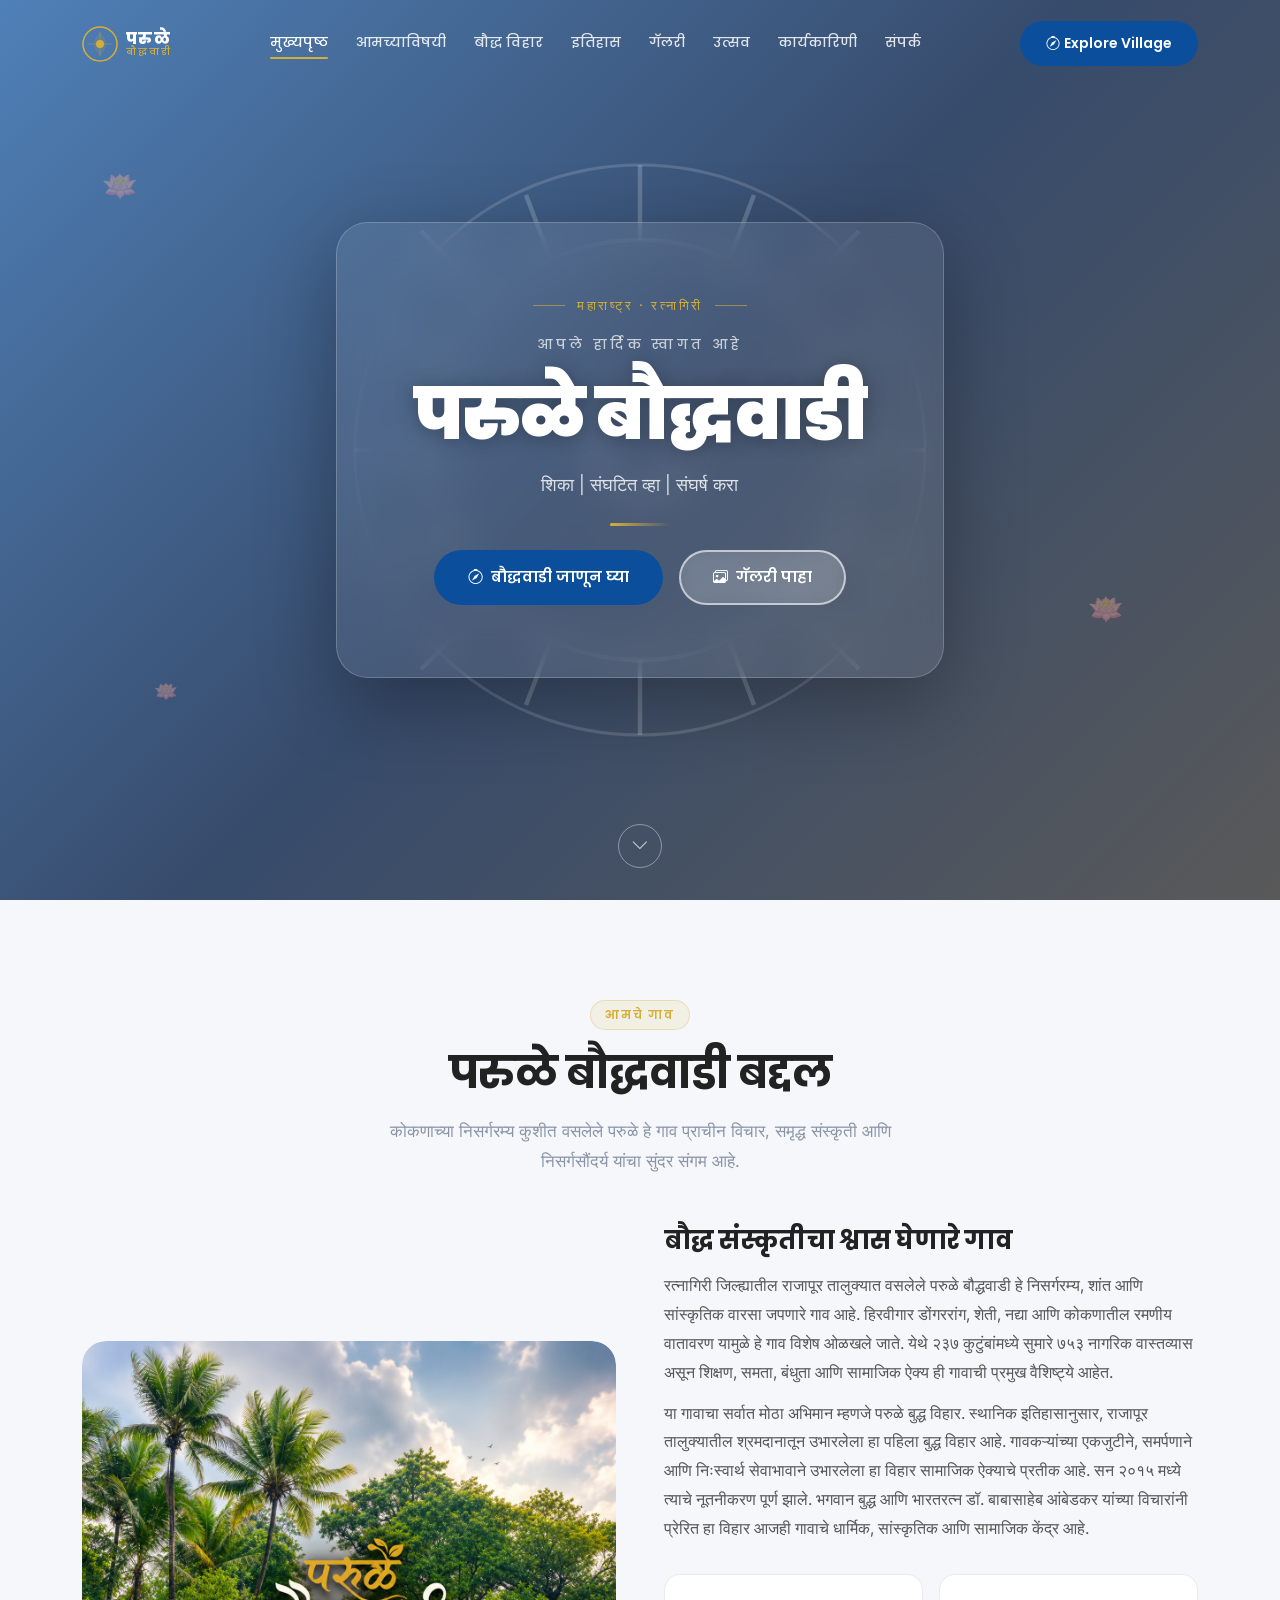
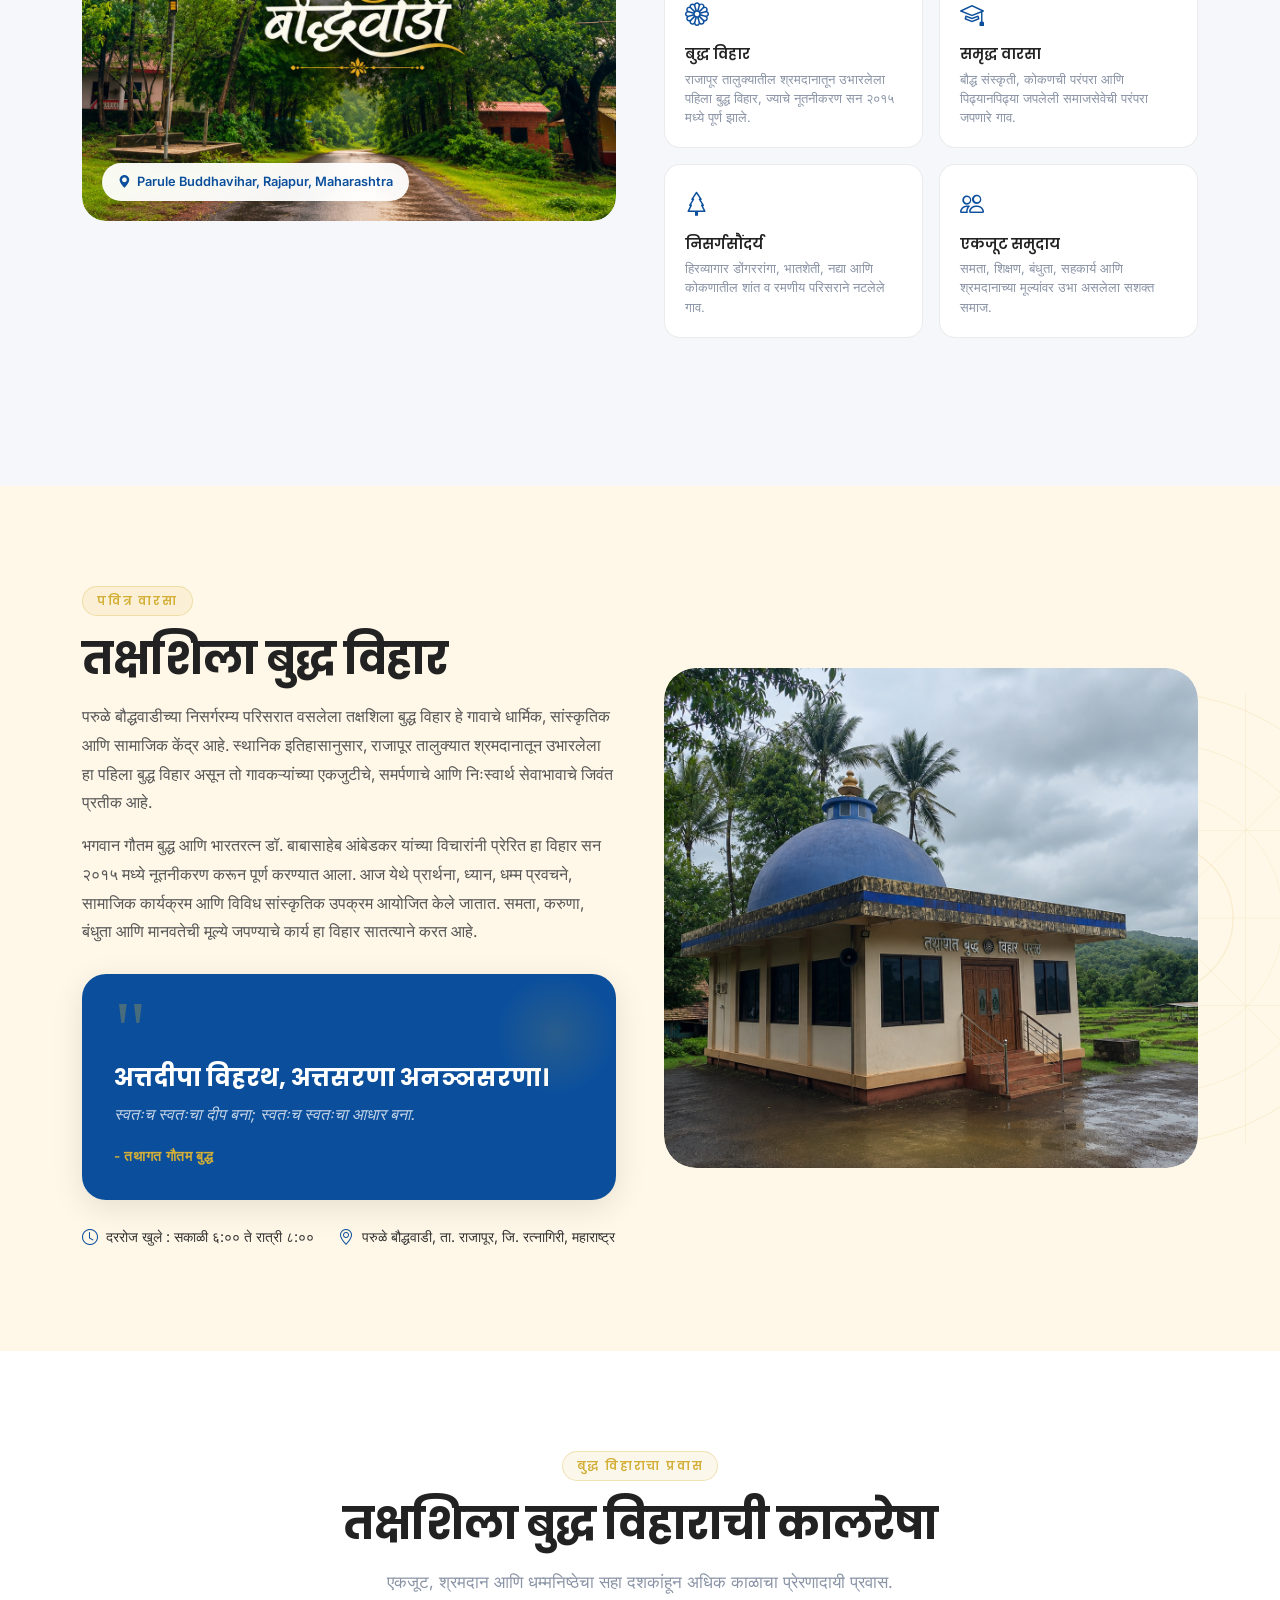
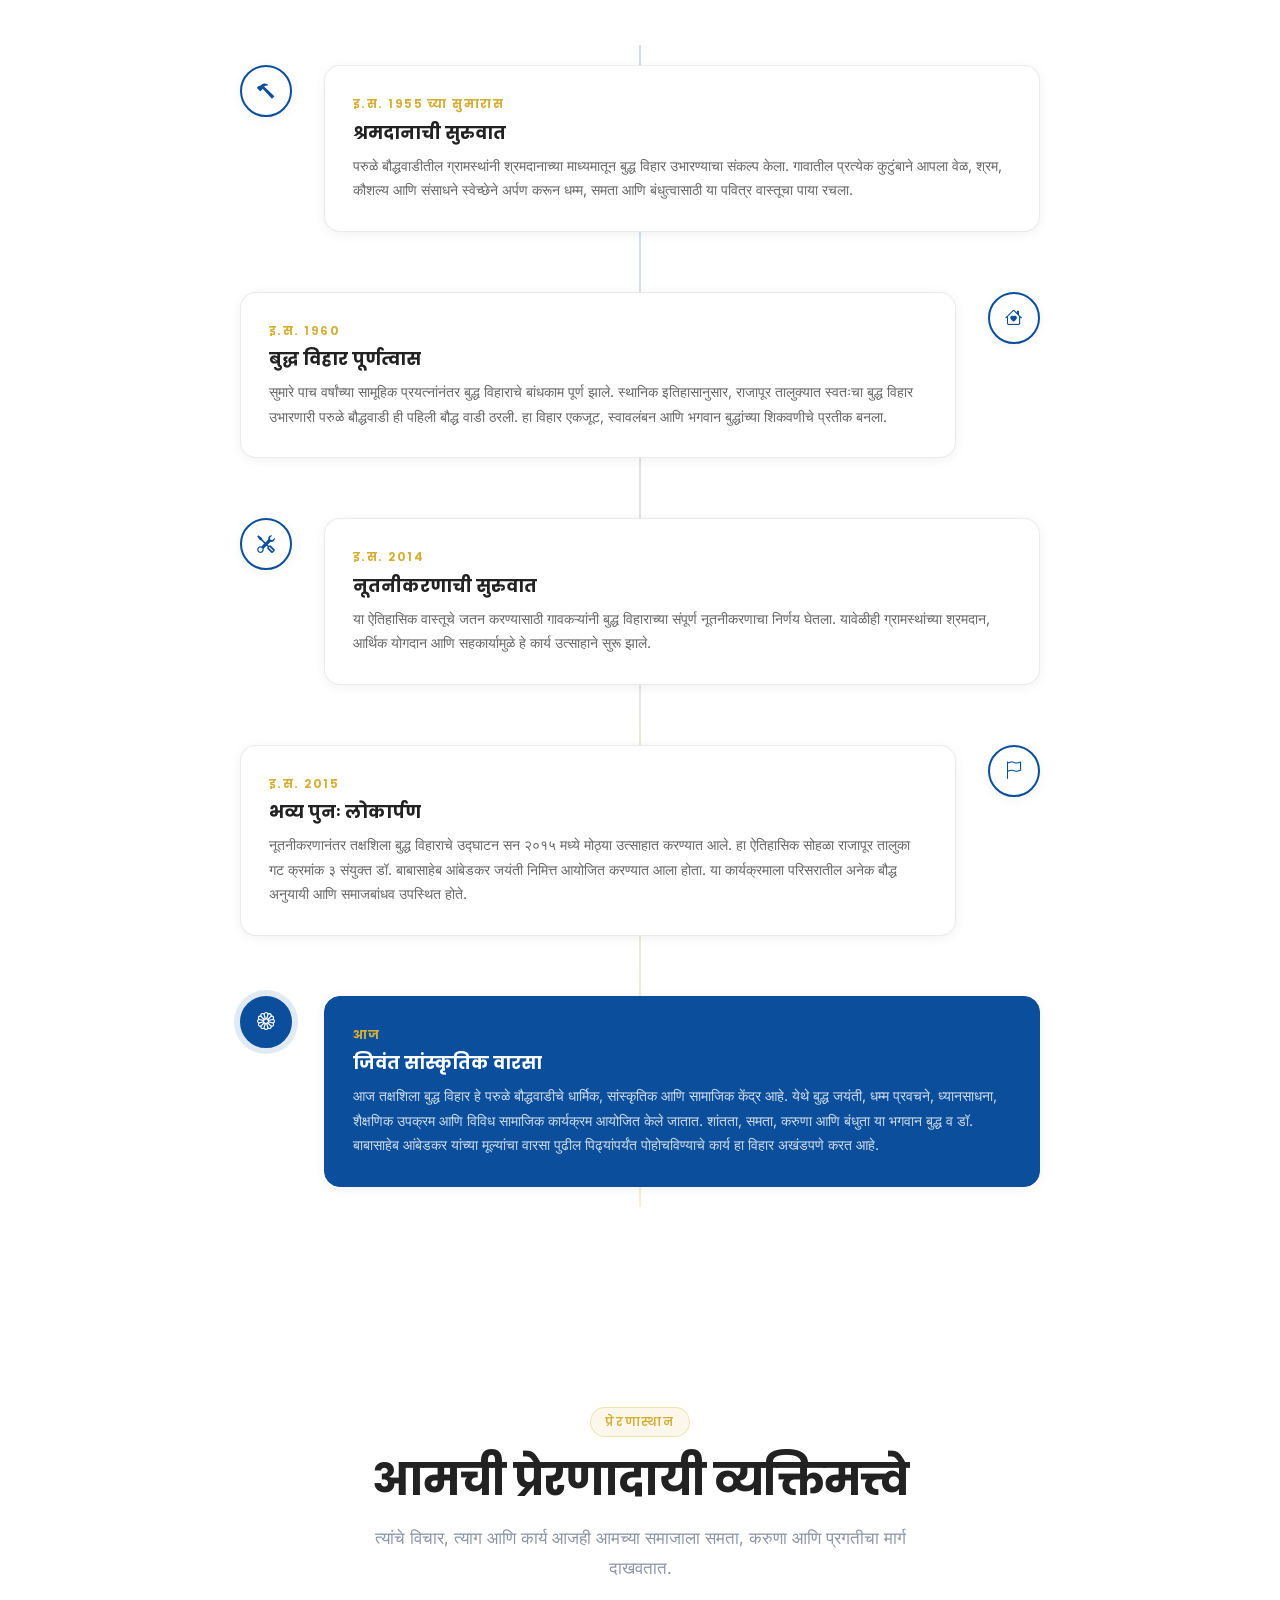
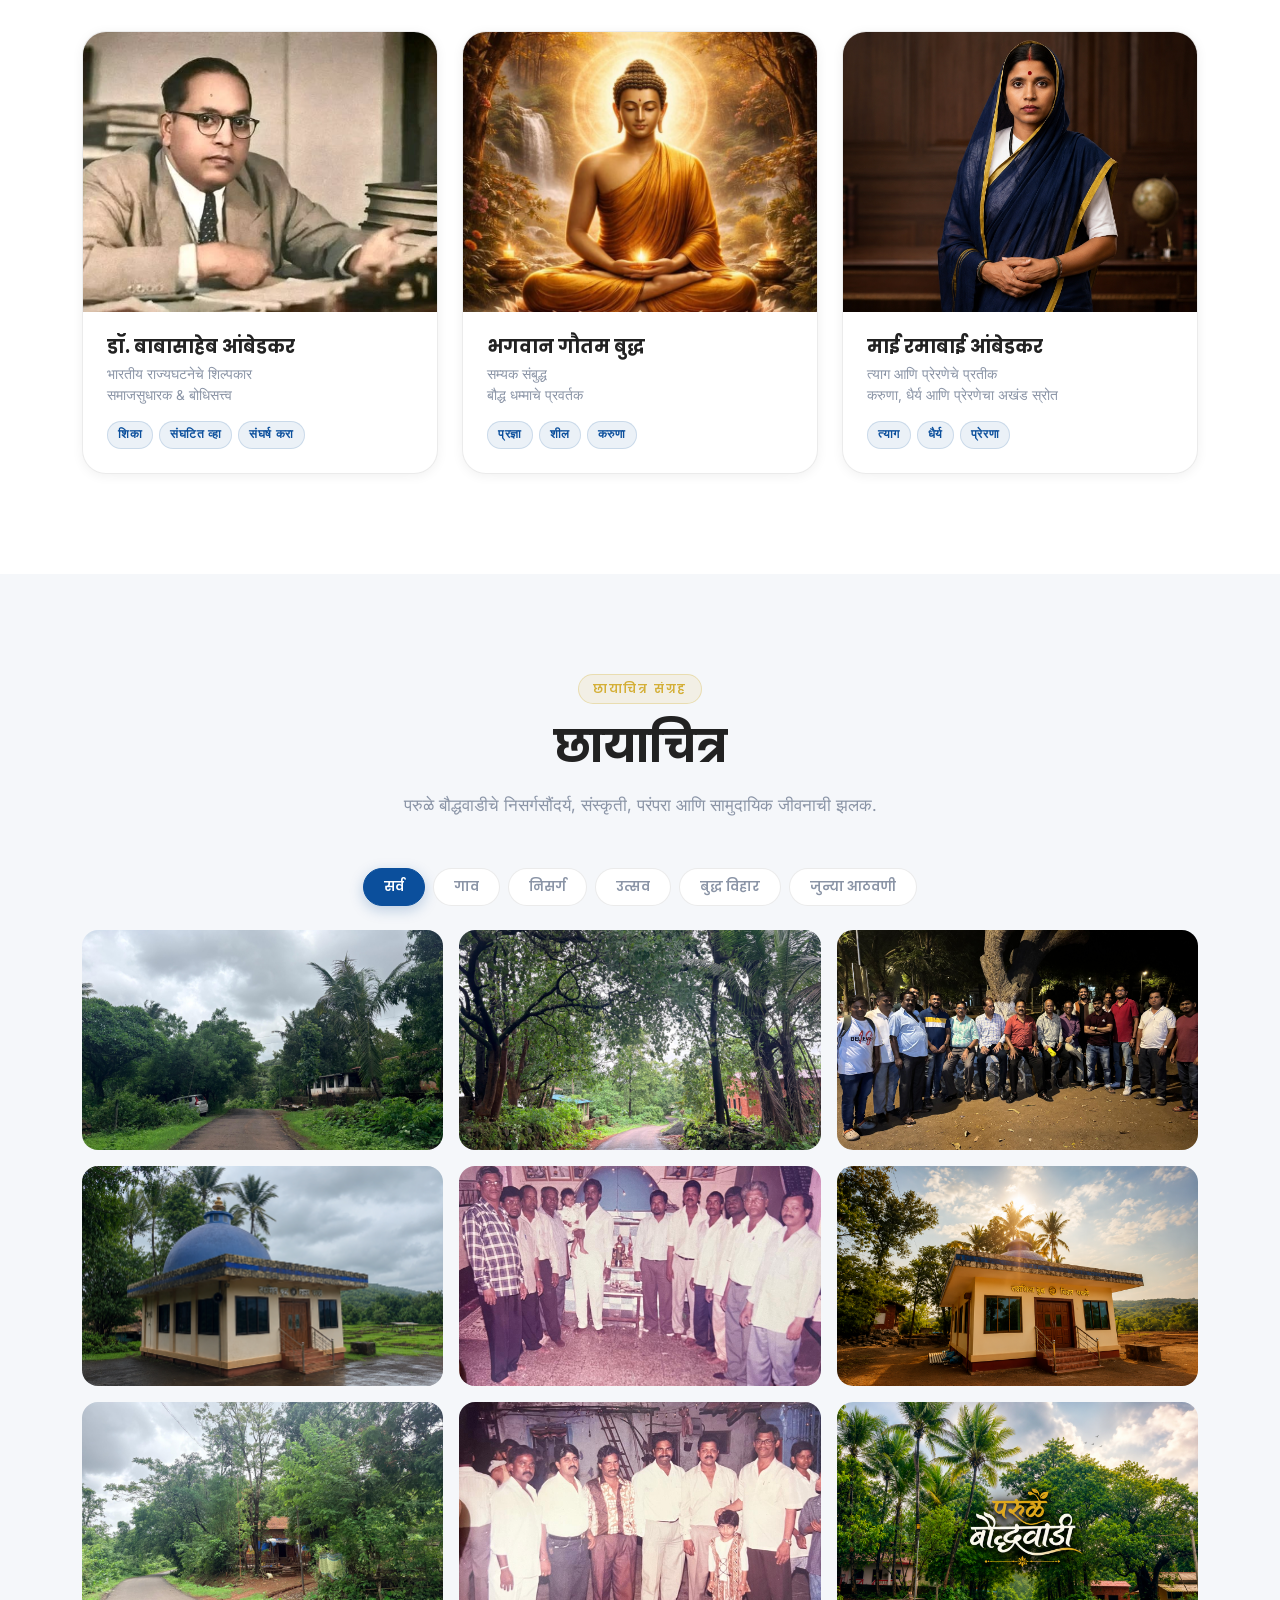
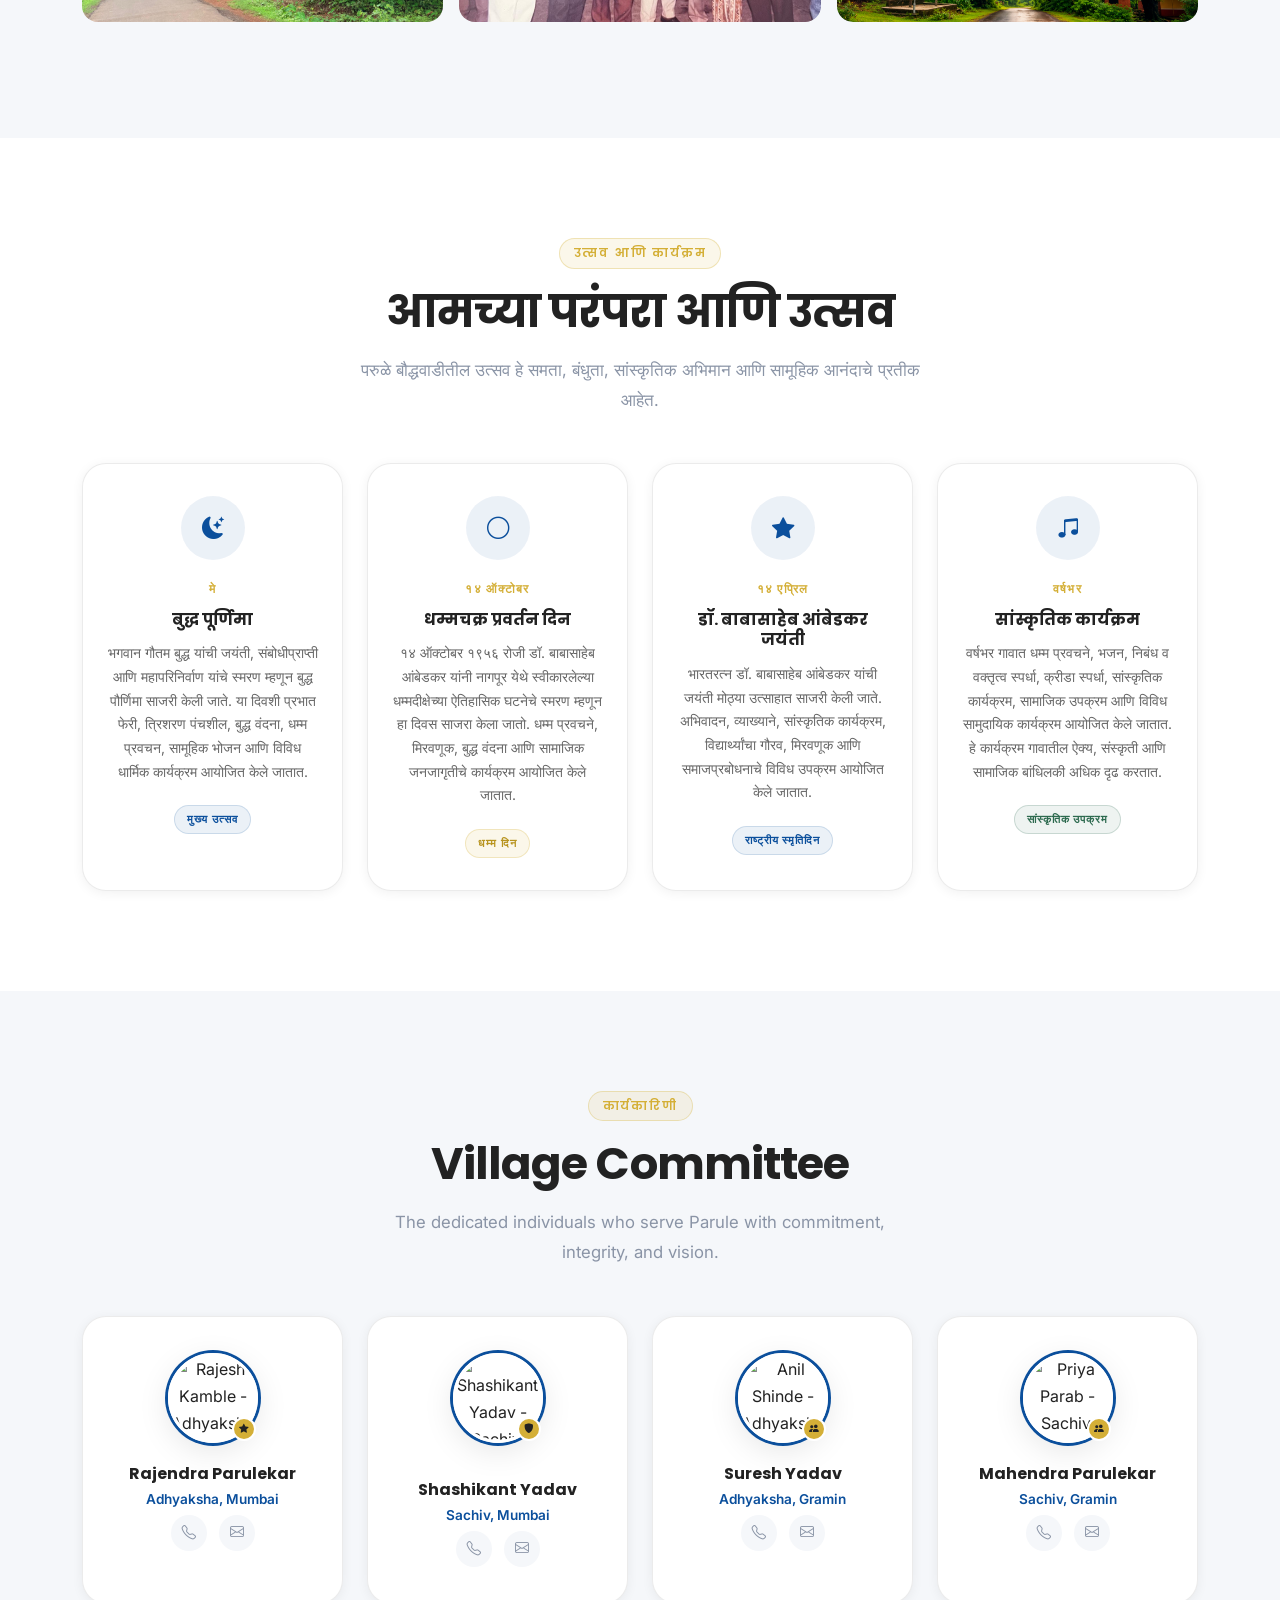
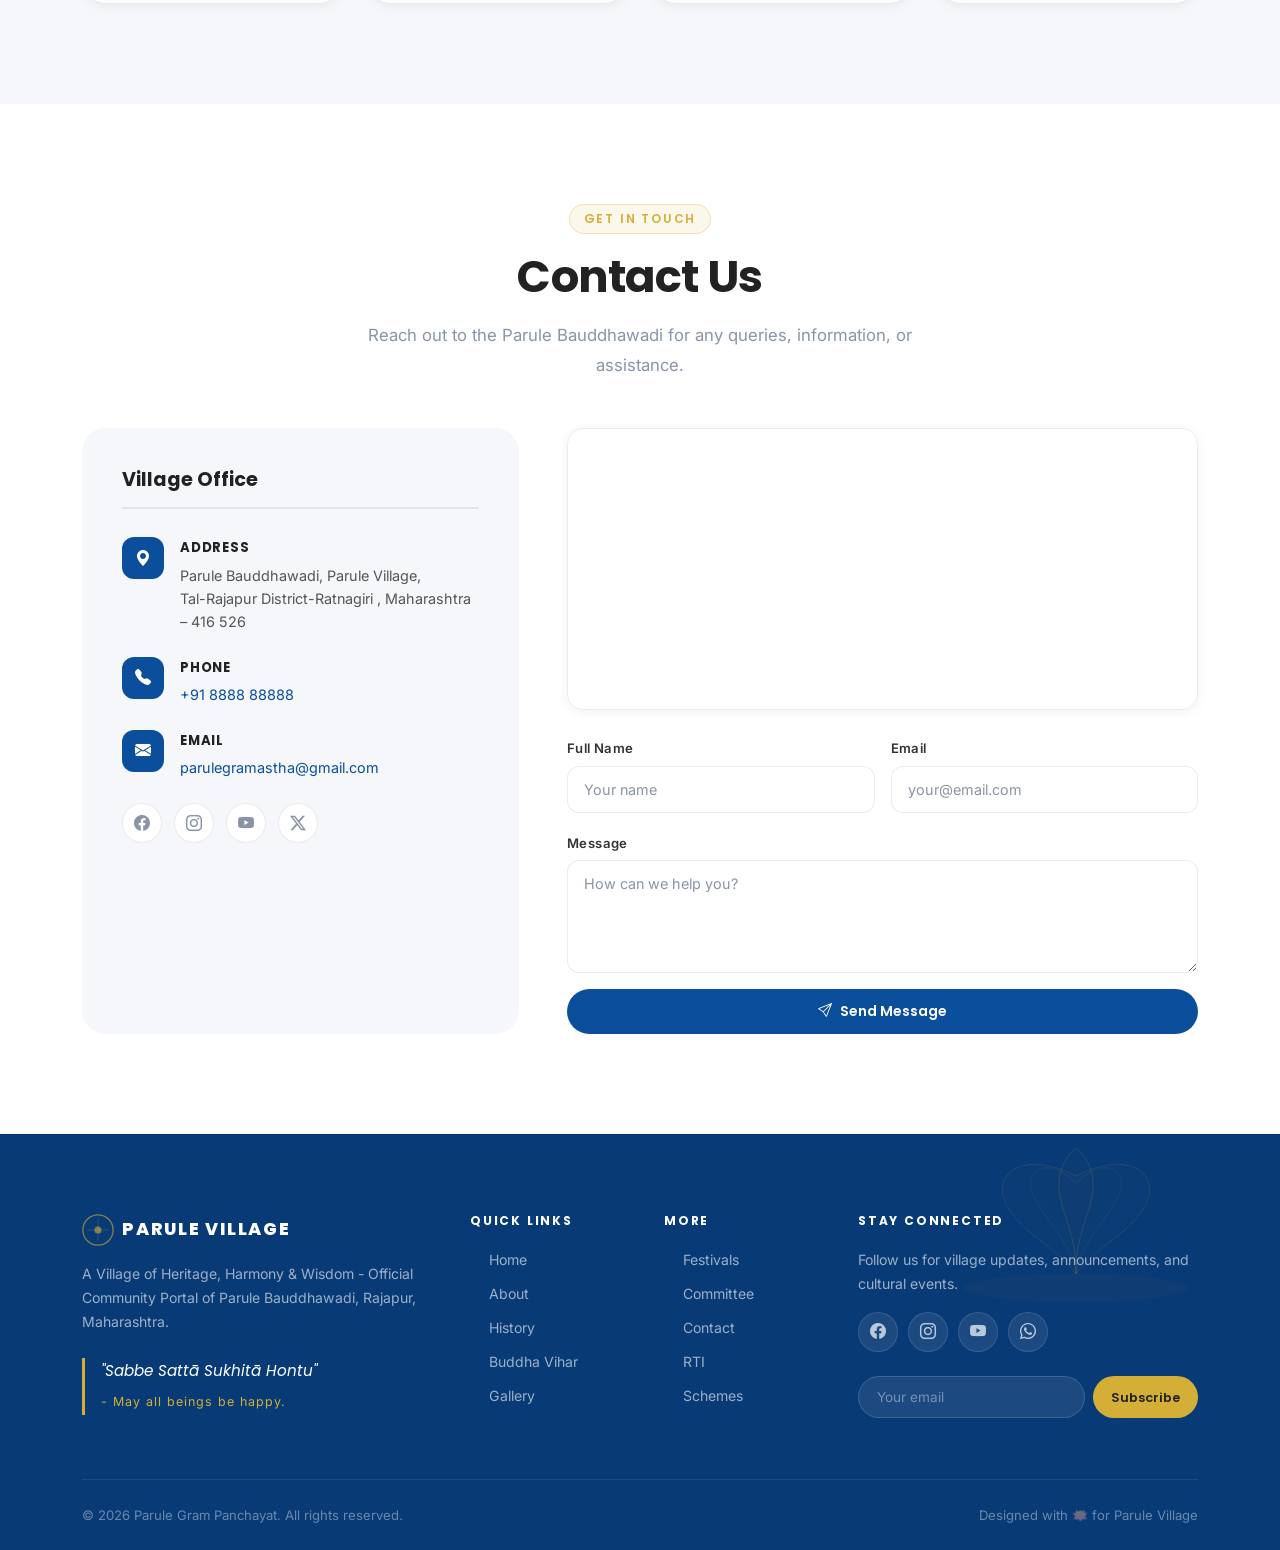
==== commit f8382737: "Change image file extensions to uppercase Updated image file references from .jpg to .JPG for consis" ====
--- a/marathi.html
+++ b/marathi.html
@@ -814,7 +814,7 @@
         <!-- Masonry gallery grid -->
         <div class="gallery-grid" id="galleryGrid" data-aos="fade-up">
           <a
-            href="images/gallery/parule1.jpg"
+            href="images/gallery/parule1.JPG"
             class="gallery-item glightbox"
             data-category="nature"
             data-gallery="parule"
@@ -822,7 +822,7 @@
             aria-label="View Parule Village full size"
           >
             <img
-              src="images/gallery/parule1.jpg"
+              src="images/gallery/parule1.JPG"
               alt="Parule village"
               loading="lazy"
             />
@@ -852,7 +852,7 @@
           </a>
 
           <a
-            href="images/gallery/parule3.jpg"
+            href="images/gallery/parule3.JPG"
             class="gallery-item glightbox gallery-item--tall"
             data-category="village"
             data-gallery="parule"
@@ -860,7 +860,7 @@
             aria-label="View Village Life full size"
           >
             <img
-              src="images/gallery/parule3.jpg"
+              src="images/gallery/parule3.JPG"
               alt="Traditional village life in Konkan region"
               loading="lazy"
             />
@@ -871,7 +871,7 @@
           </a>
 
           <a
-            href="images/gallery/parule4.jpg"
+            href="images/gallery/parule4.JPG"
             class="gallery-item glightbox"
             data-category="festivals"
             data-gallery="parule"
@@ -879,7 +879,7 @@
             aria-label="View Village Festival full size"
           >
             <img
-              src="images/gallery/parule4.jpg"
+              src="images/gallery/parule4.JPG"
               alt="Vibrant festival celebration in Parule village"
               loading="lazy"
             />
@@ -890,7 +890,7 @@
           </a>
 
           <a
-            href="images/gallery/parule5.jpg"
+            href="images/gallery/parule5.JPG"
             class="gallery-item glightbox"
             data-category="memories"
             data-gallery="parule"
@@ -898,7 +898,7 @@
             aria-label="View River View full size"
           >
             <img
-              src="images/gallery/parule5.jpg"
+              src="images/gallery/parule5.JPG"
               alt="Pristine river flowing near Parule village"
               loading="lazy"
             />
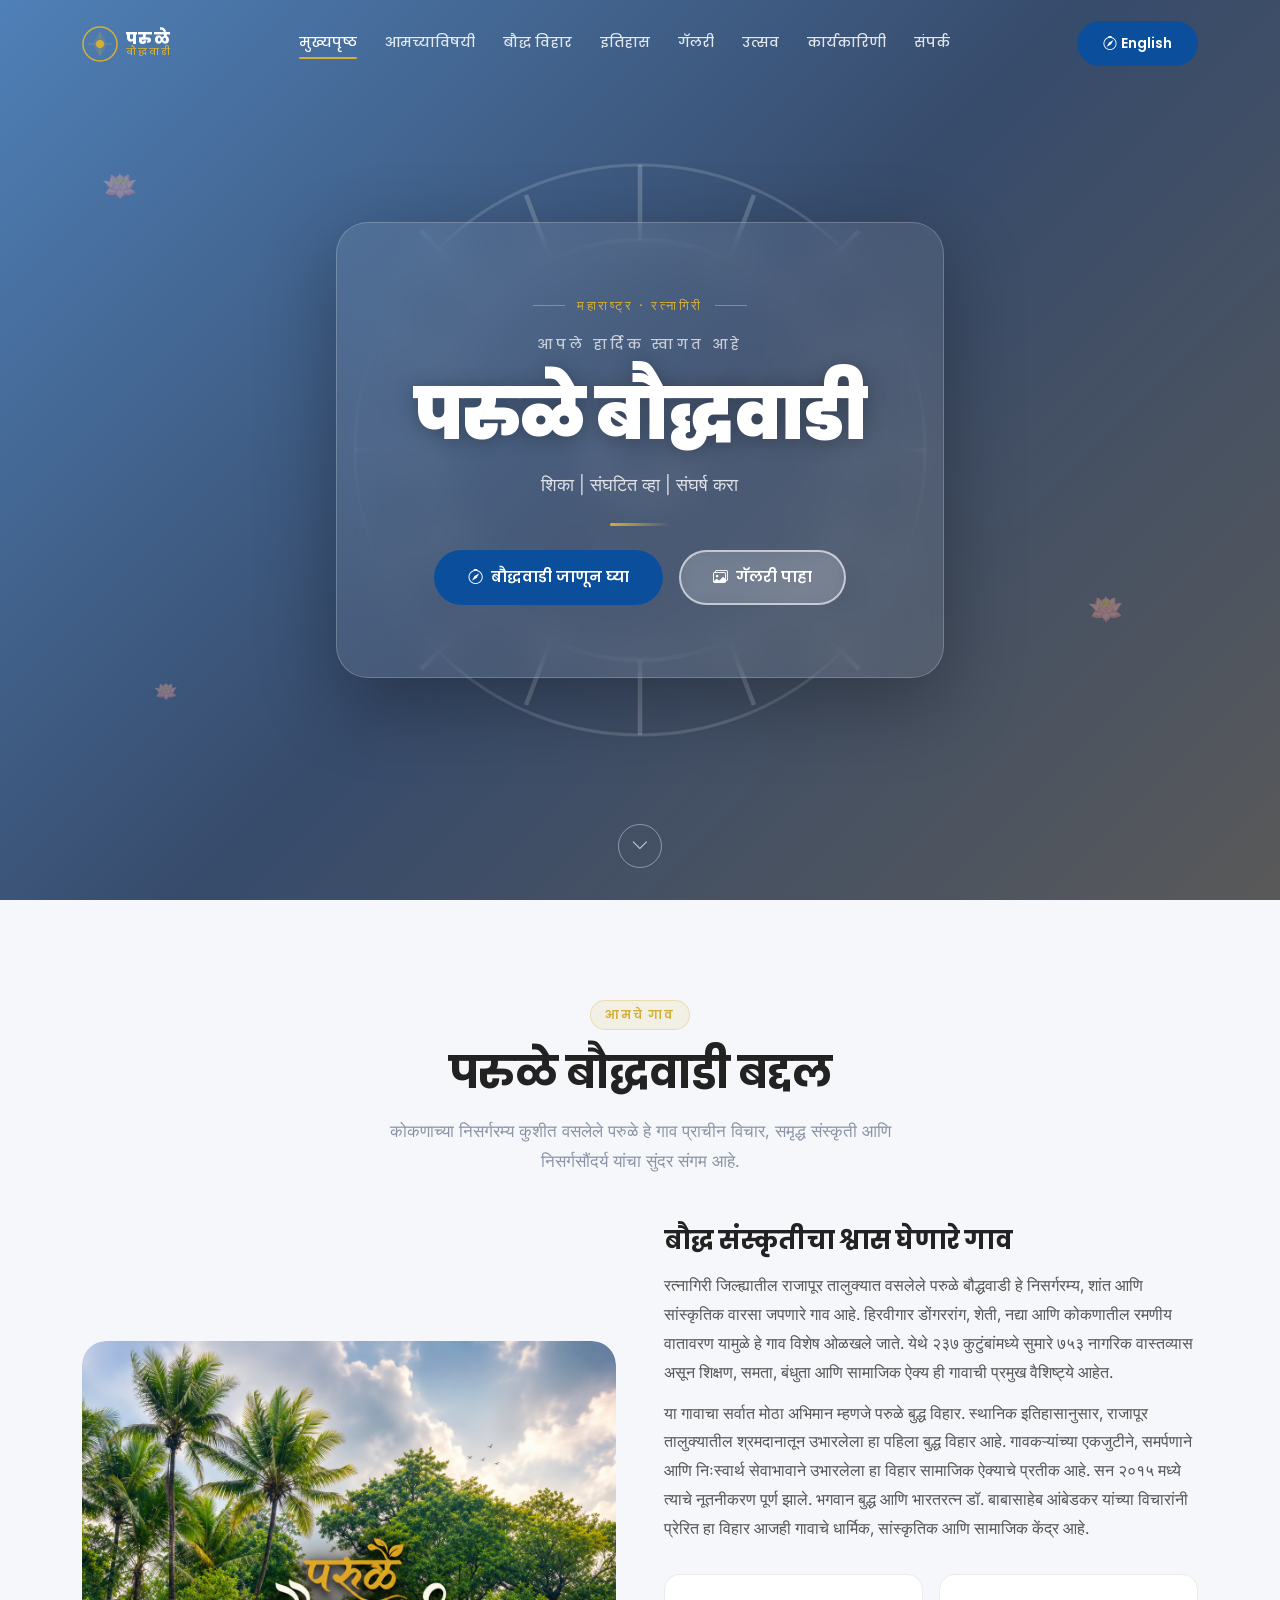
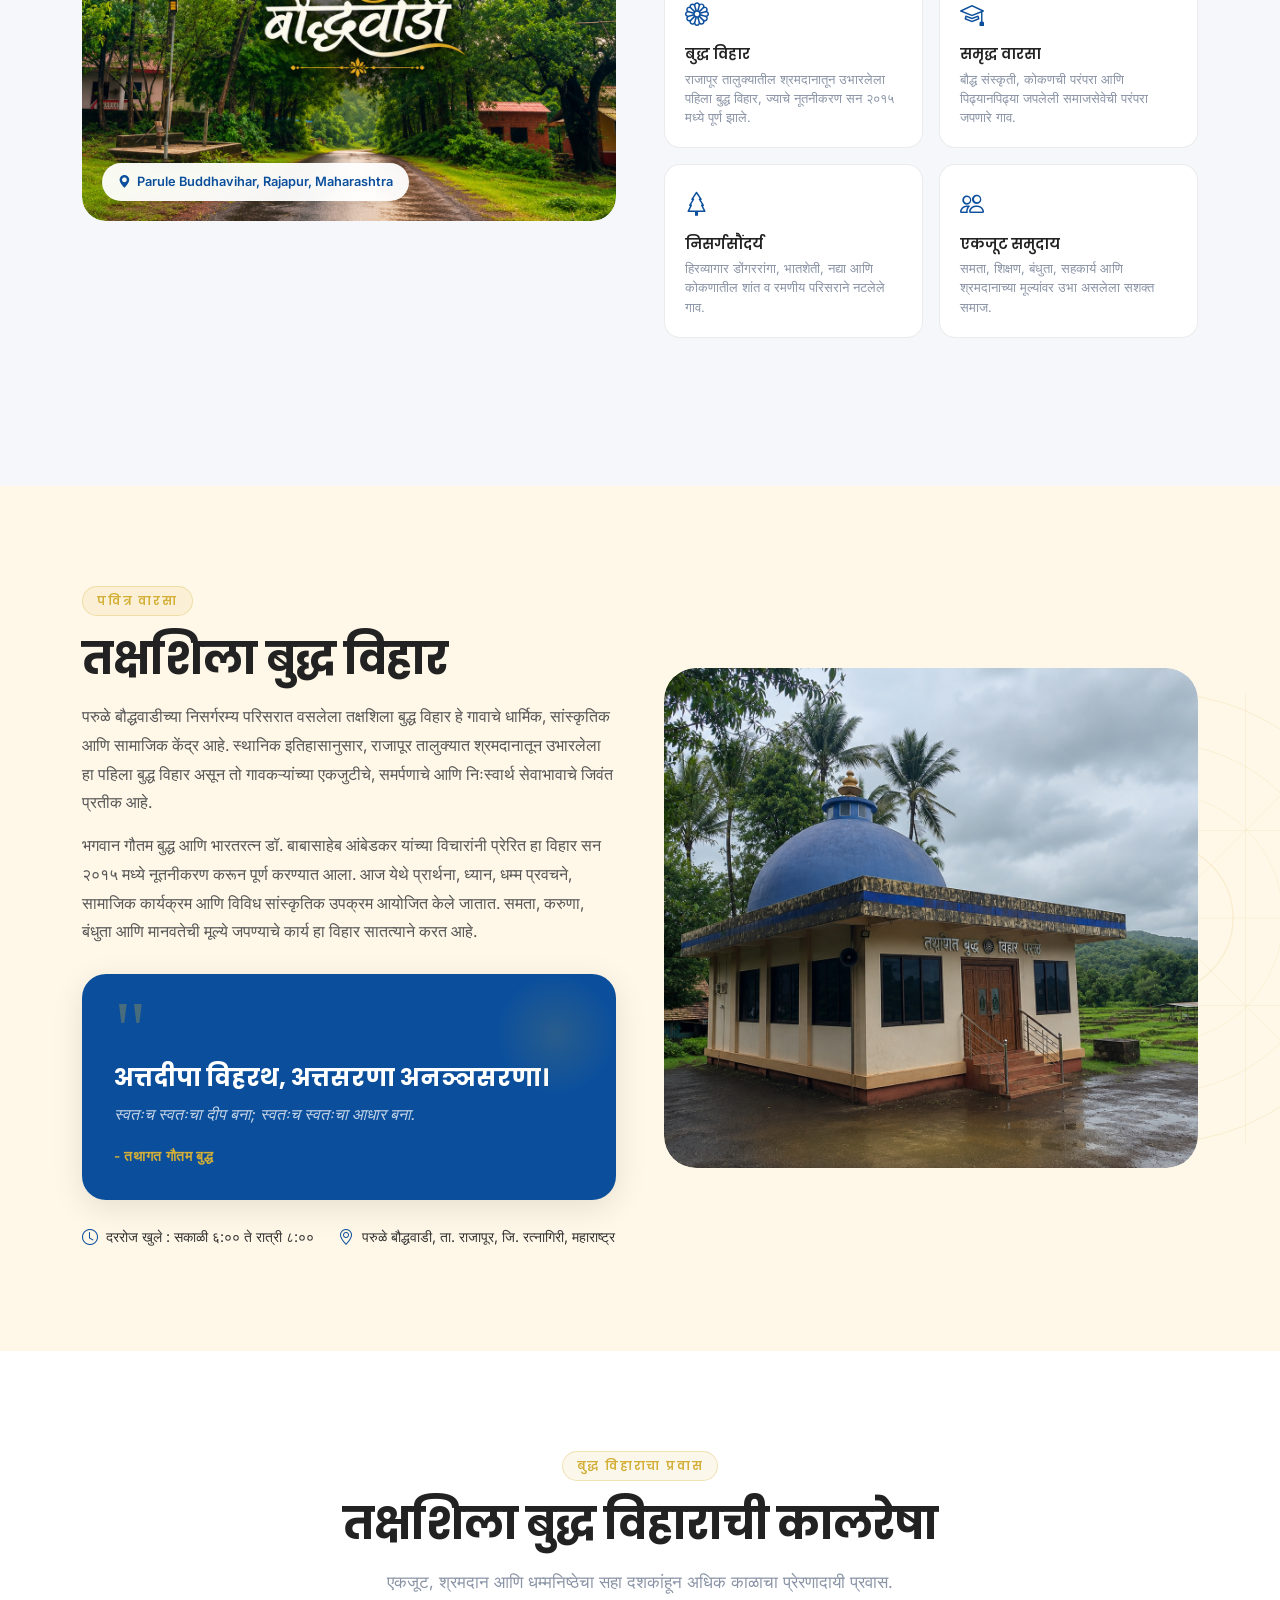
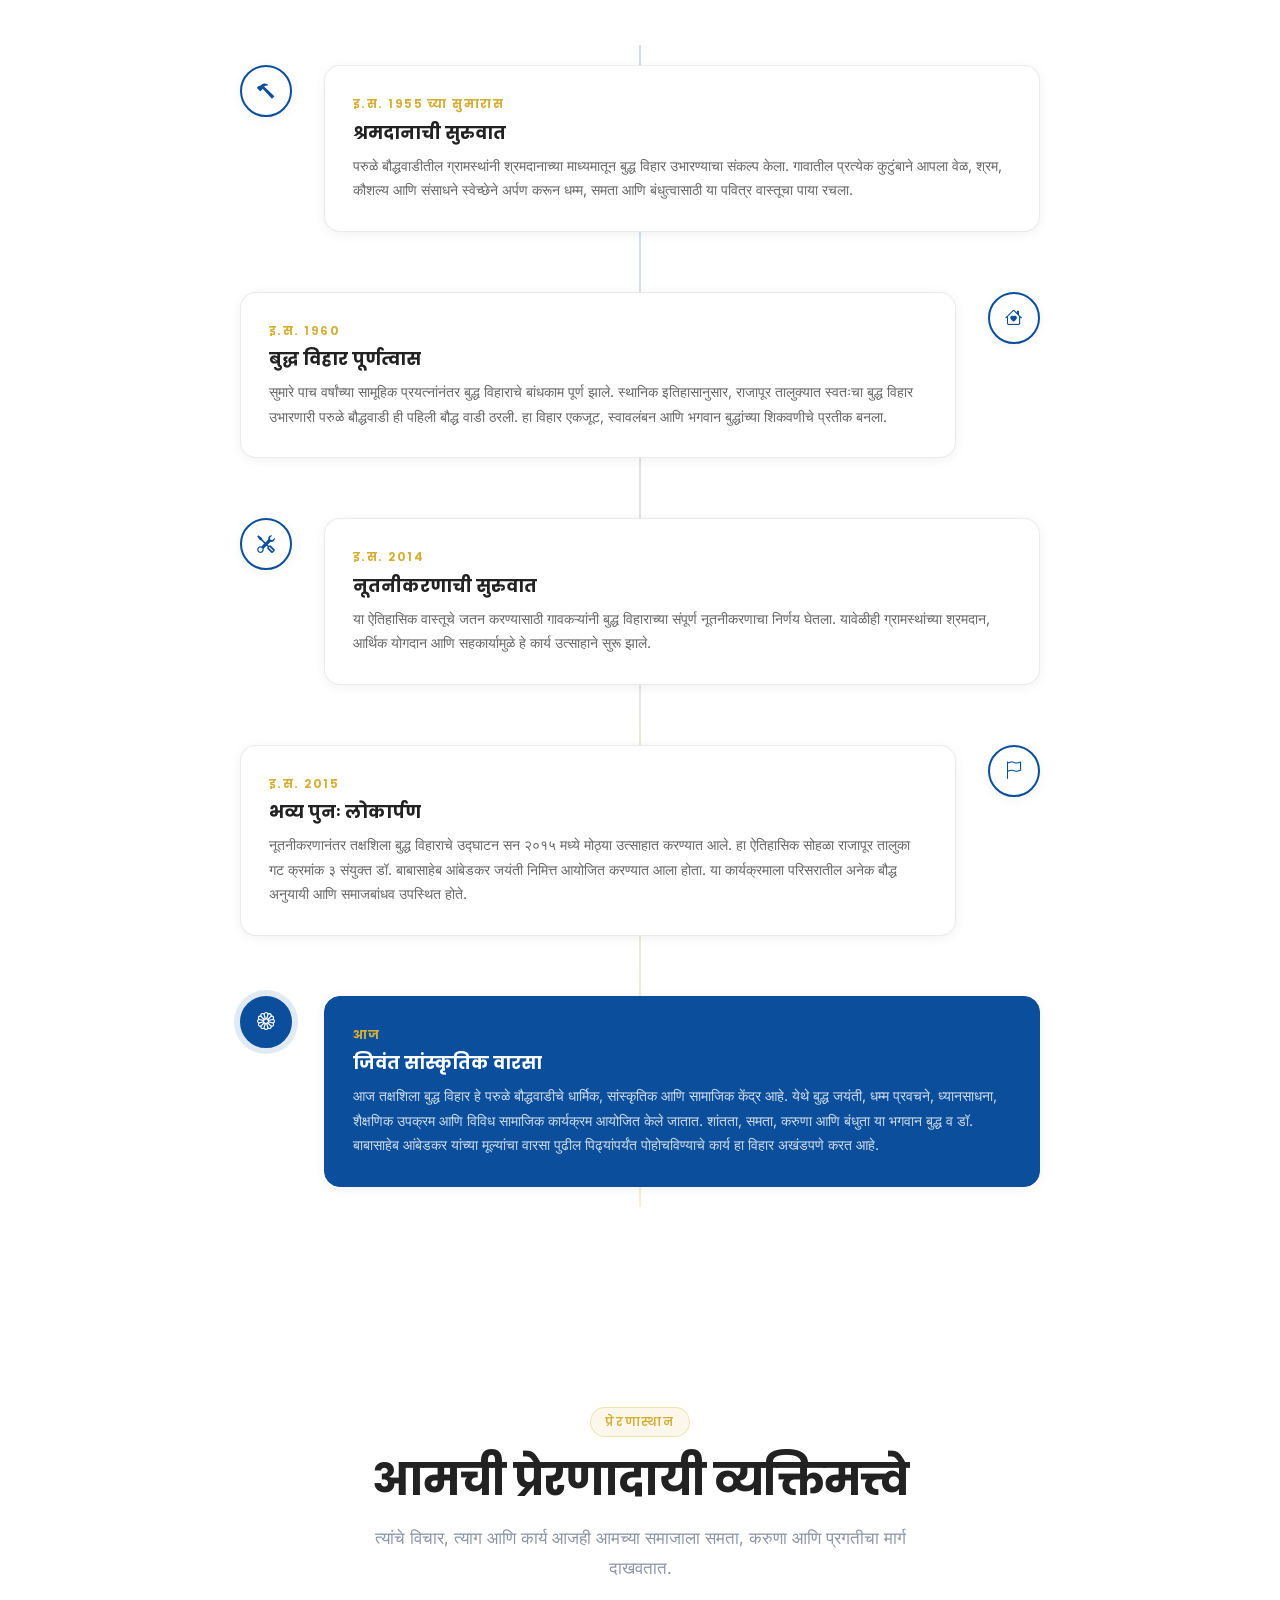
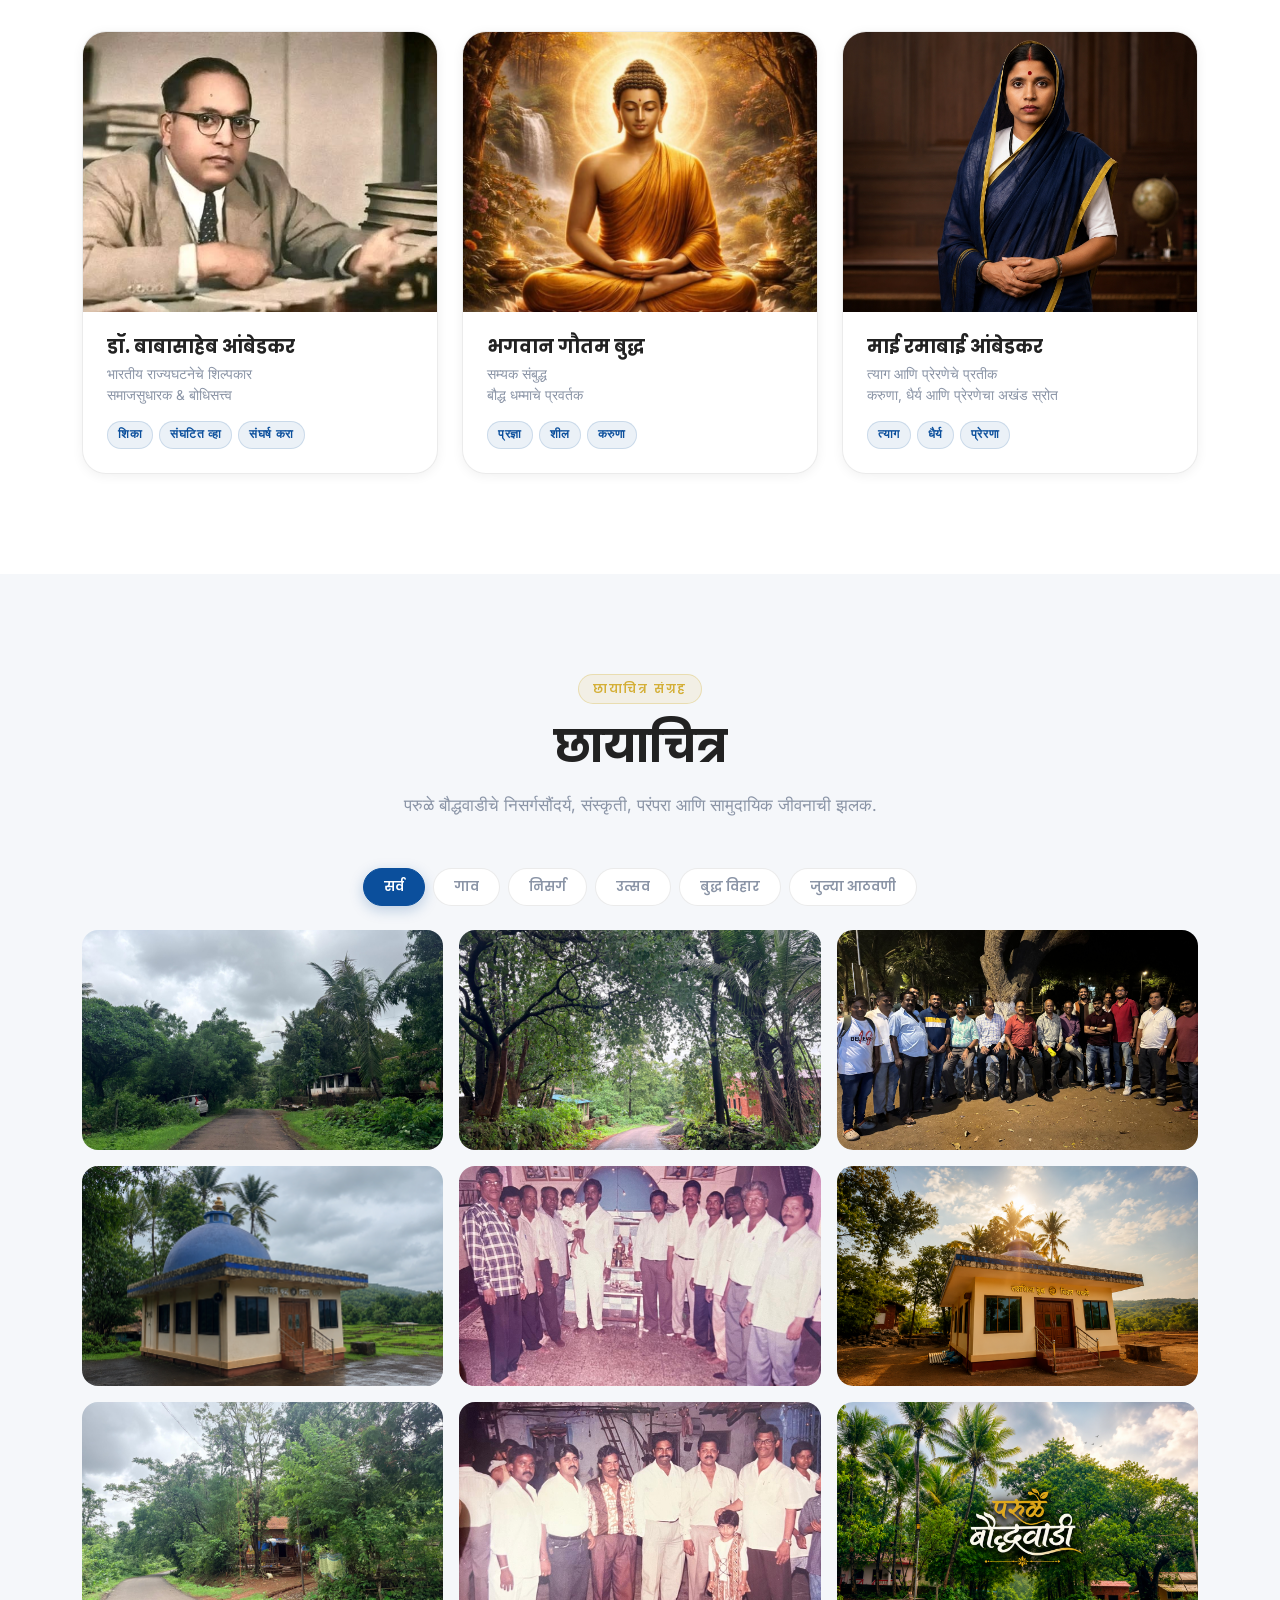
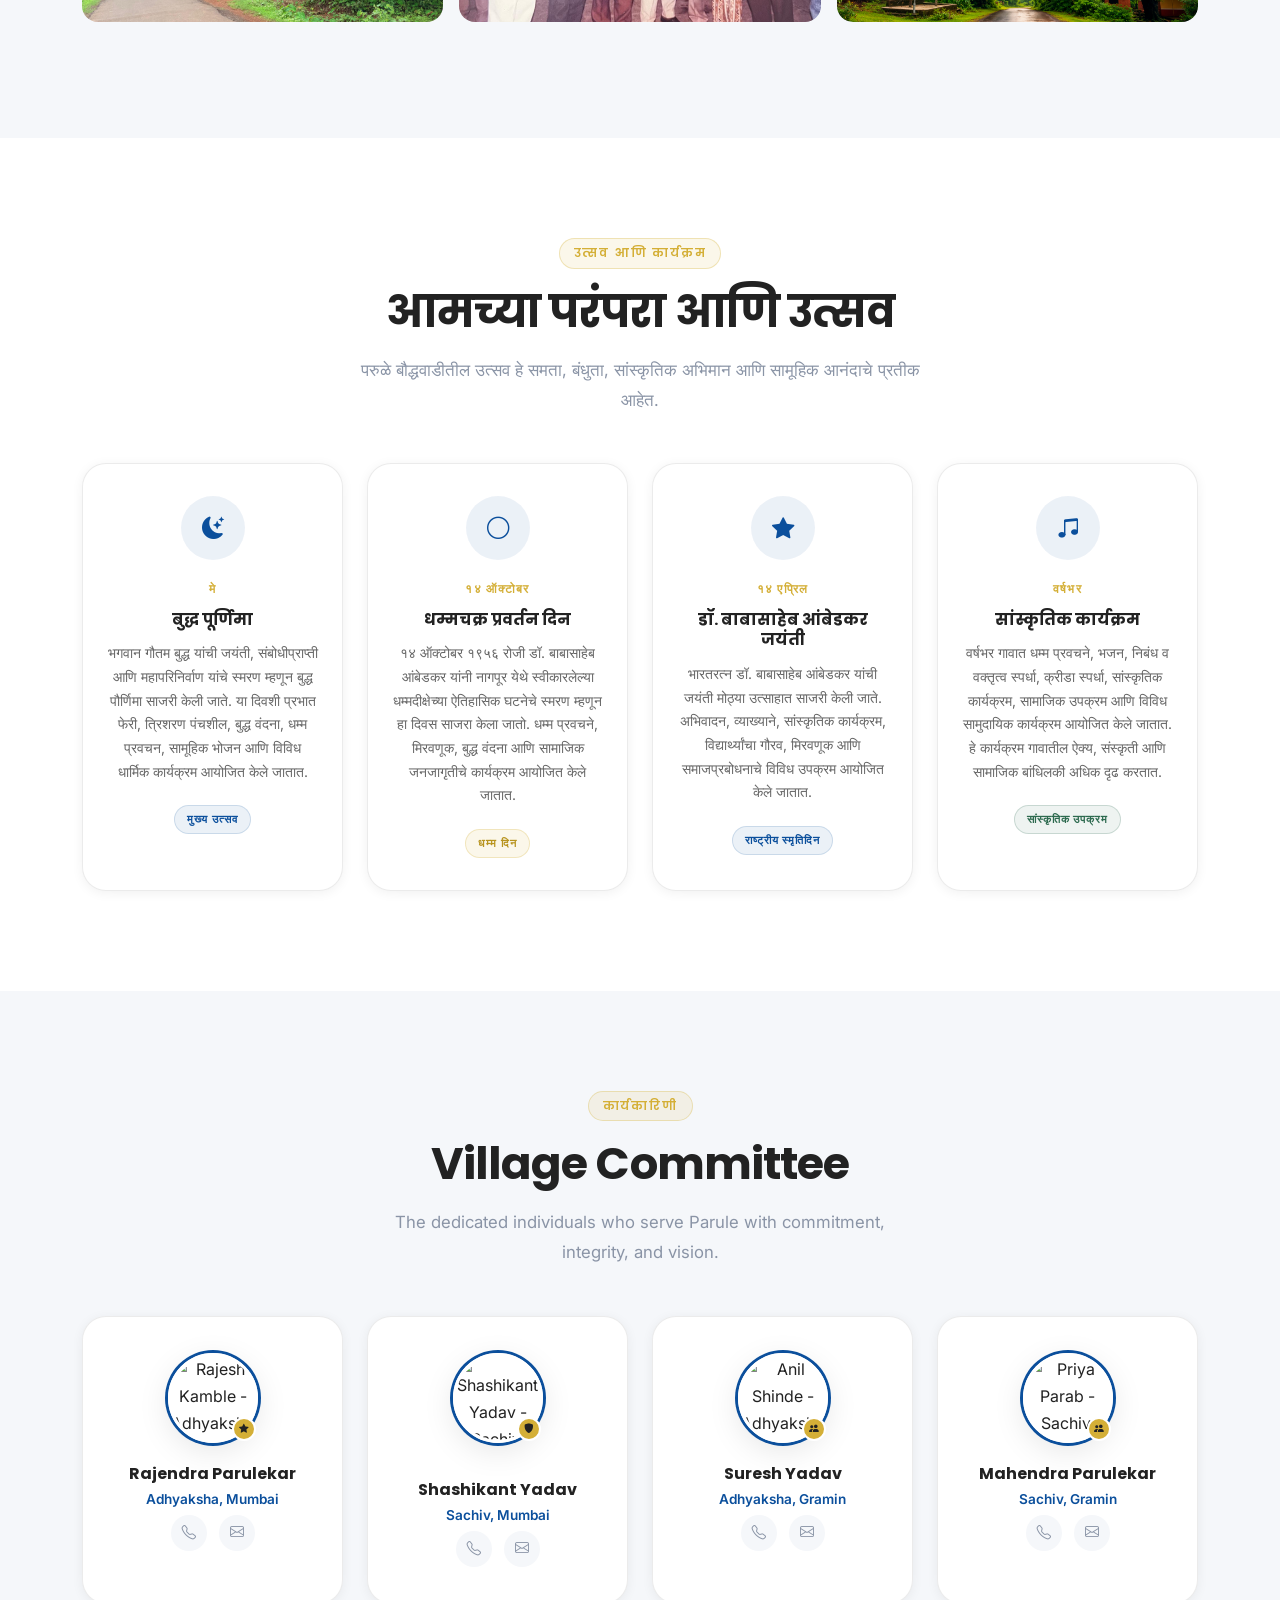
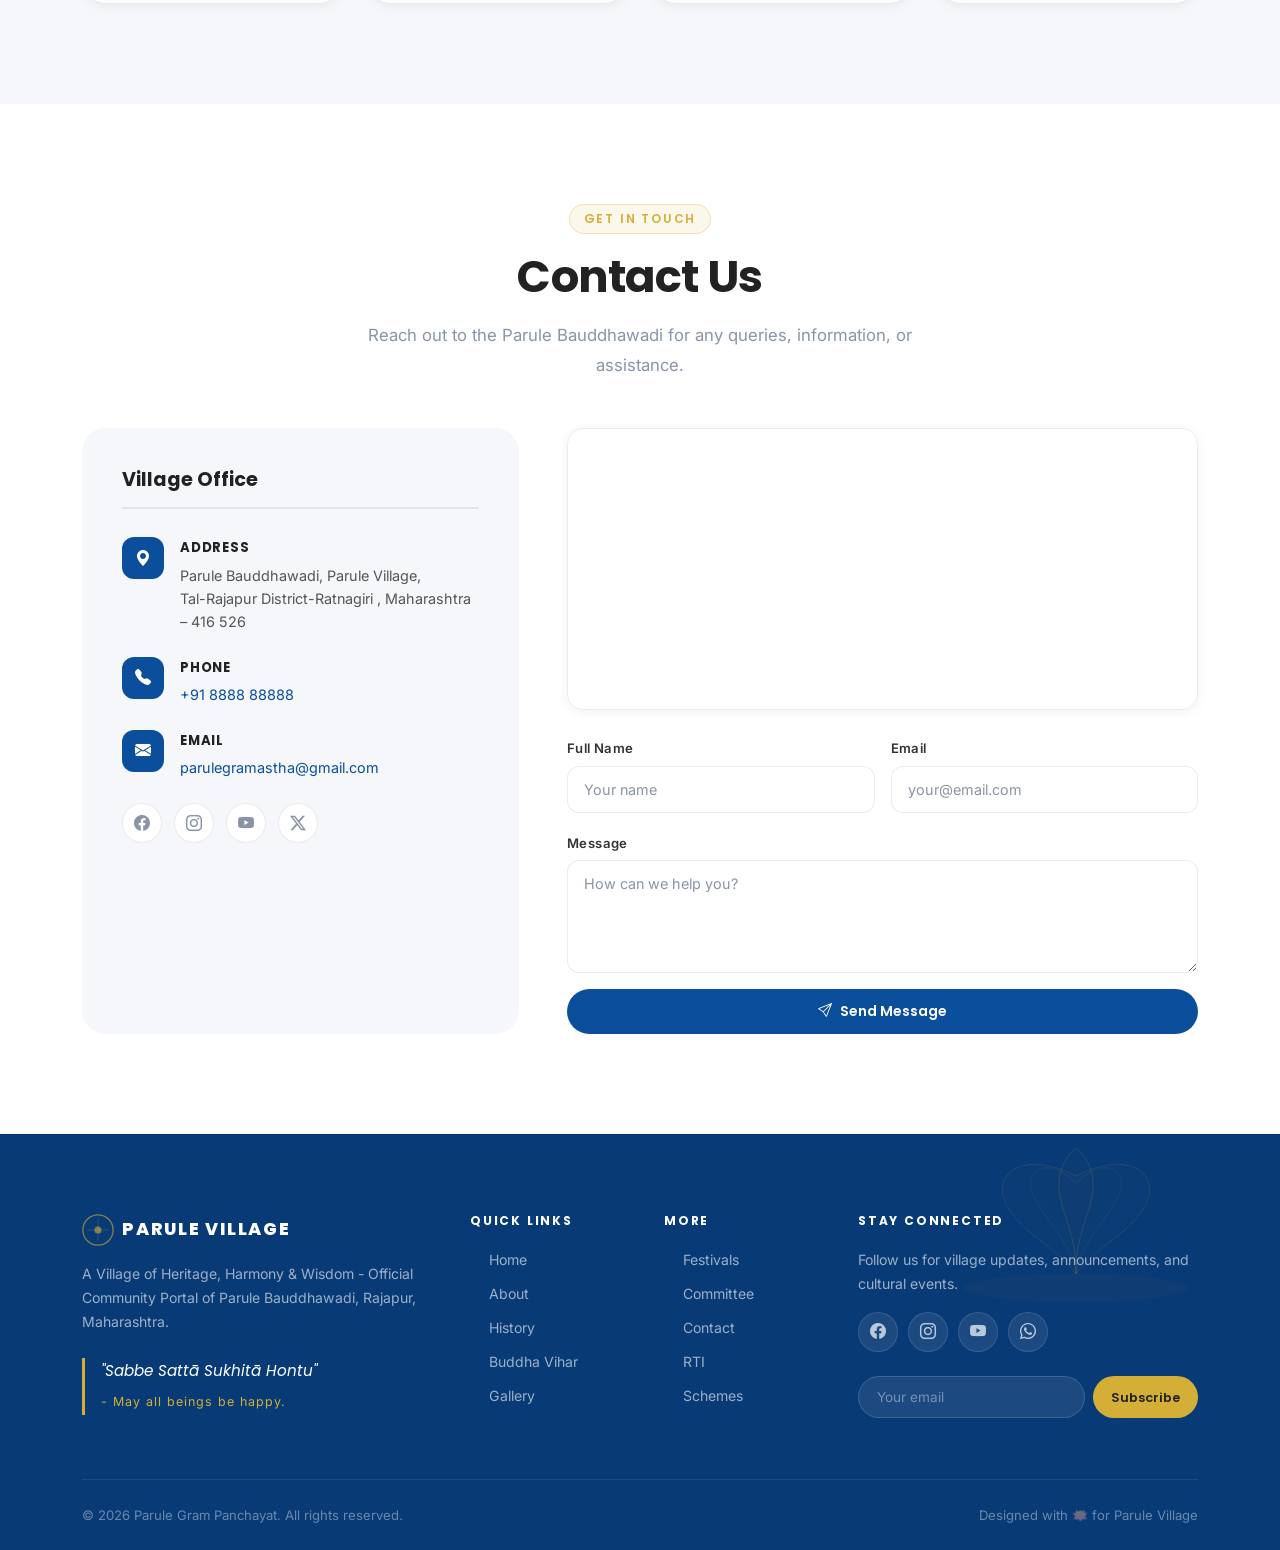
==== commit 66813030: "Update link to English version of the site" ====
--- a/marathi.html
+++ b/marathi.html
@@ -184,8 +184,8 @@
               <a class="nav-link" href="#contact">संपर्क</a>
             </li>
           </ul>
-          <a href="#about" class="btn btn-cta ms-lg-3">
-            <i class="bi bi-compass me-1" aria-hidden="true"></i>Explore Village
+          <a href="https://vyktinfotech-bit.github.io/parulebauddhawadi" class="btn btn-cta ms-lg-3">
+            <i class="bi bi-compass me-1" aria-hidden="true"></i>English
           </a>
         </div>
       </div>
